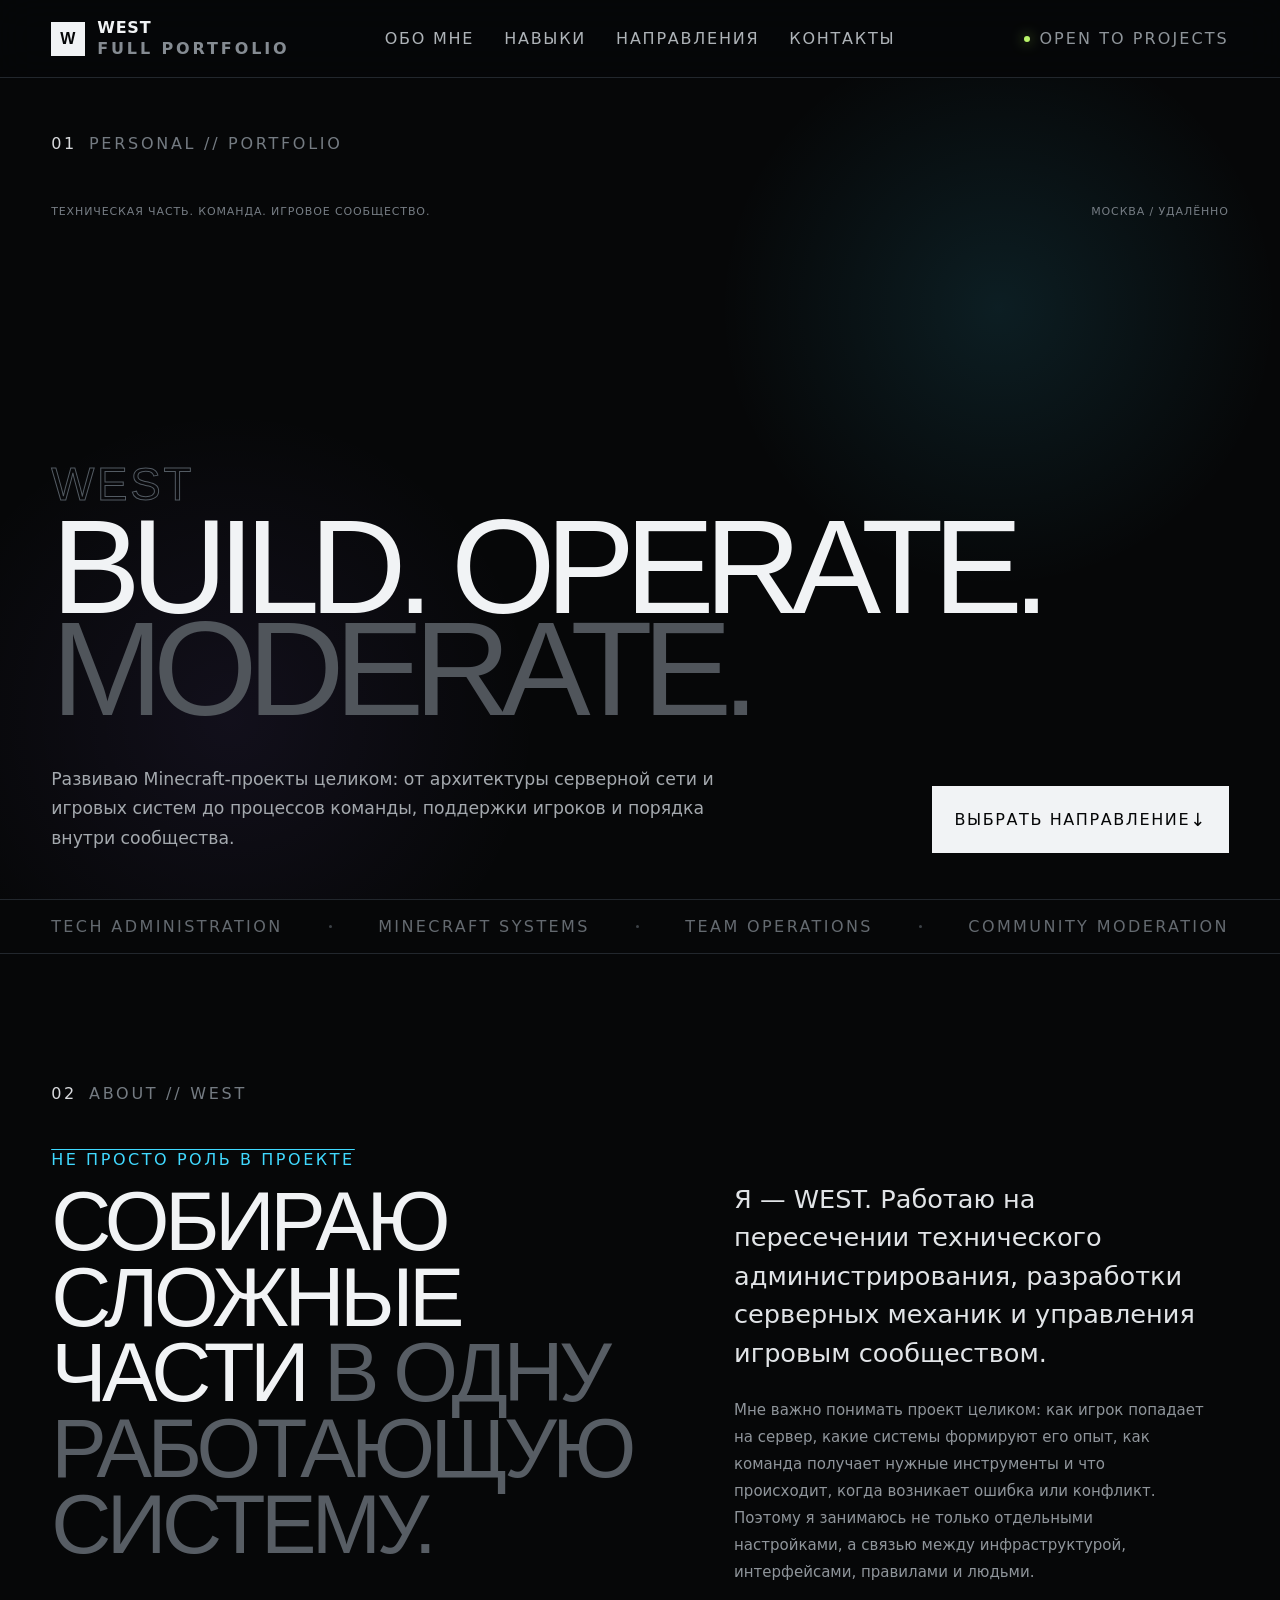
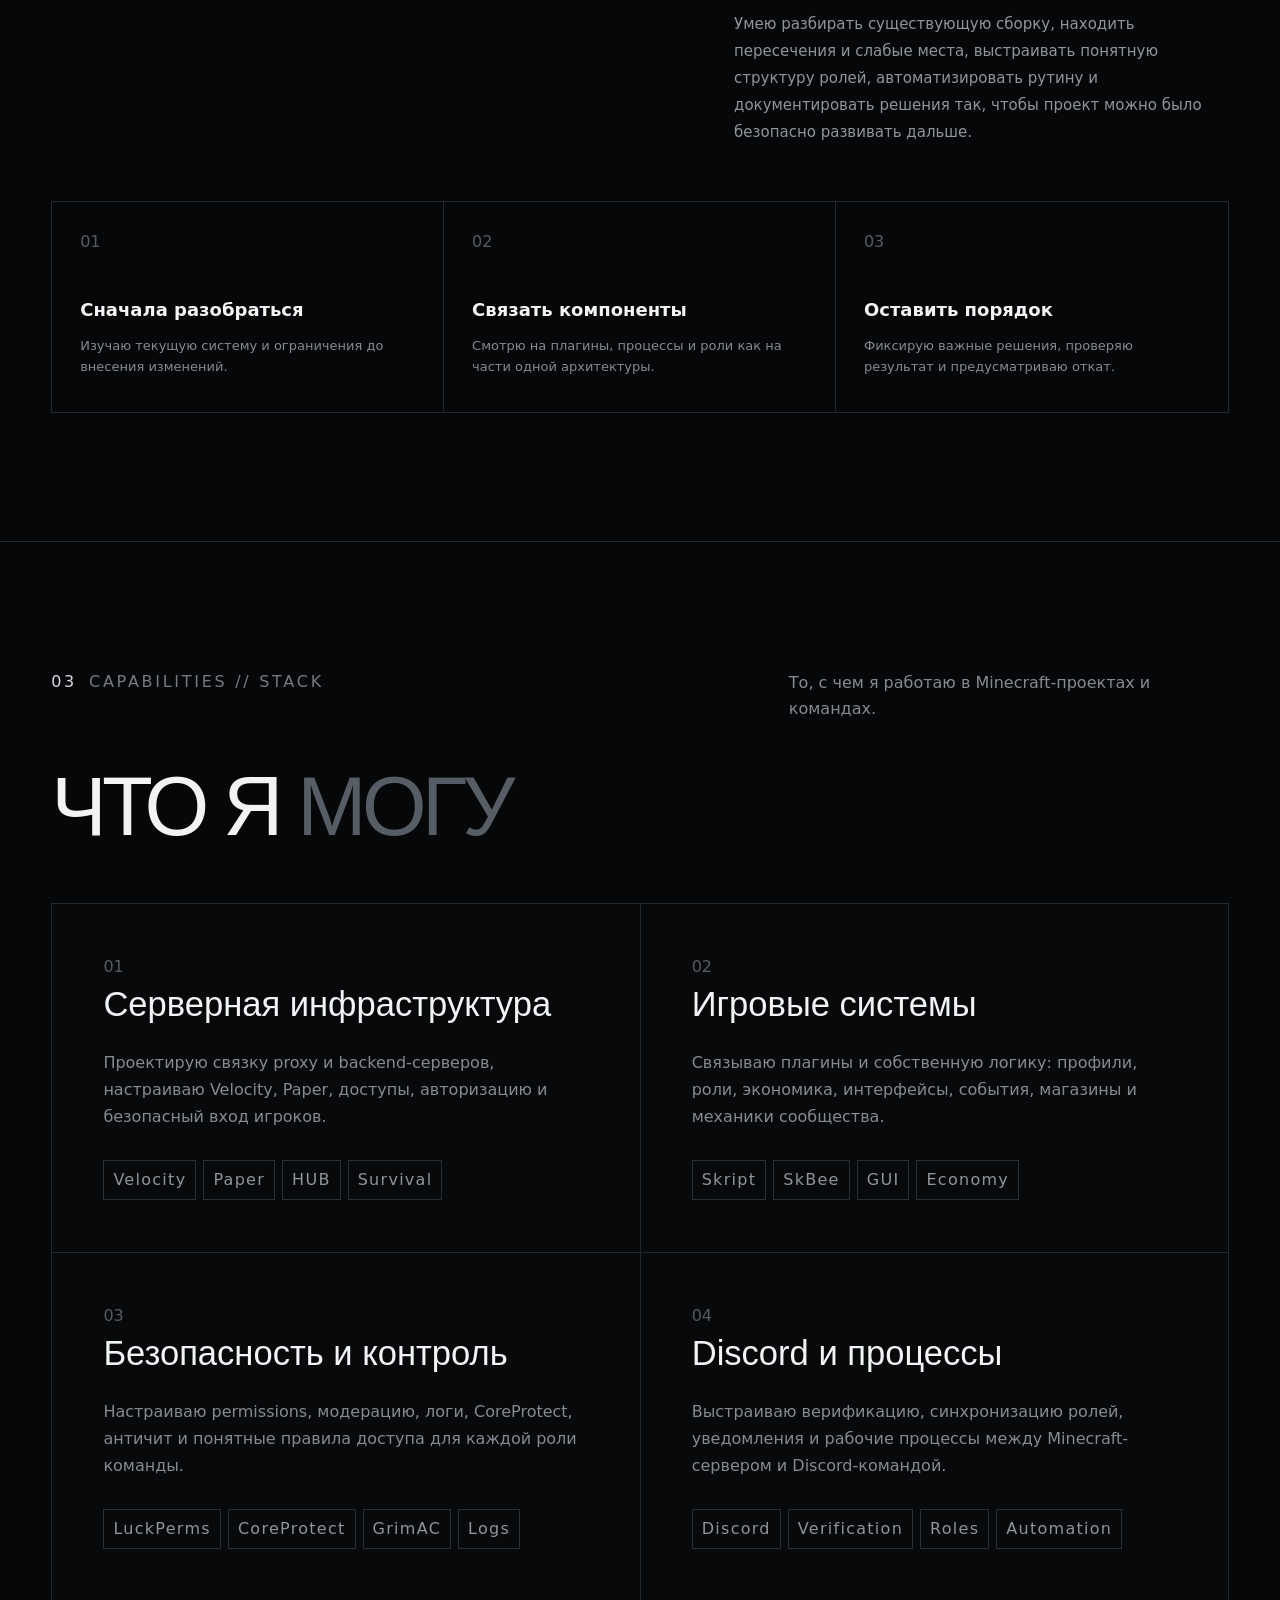
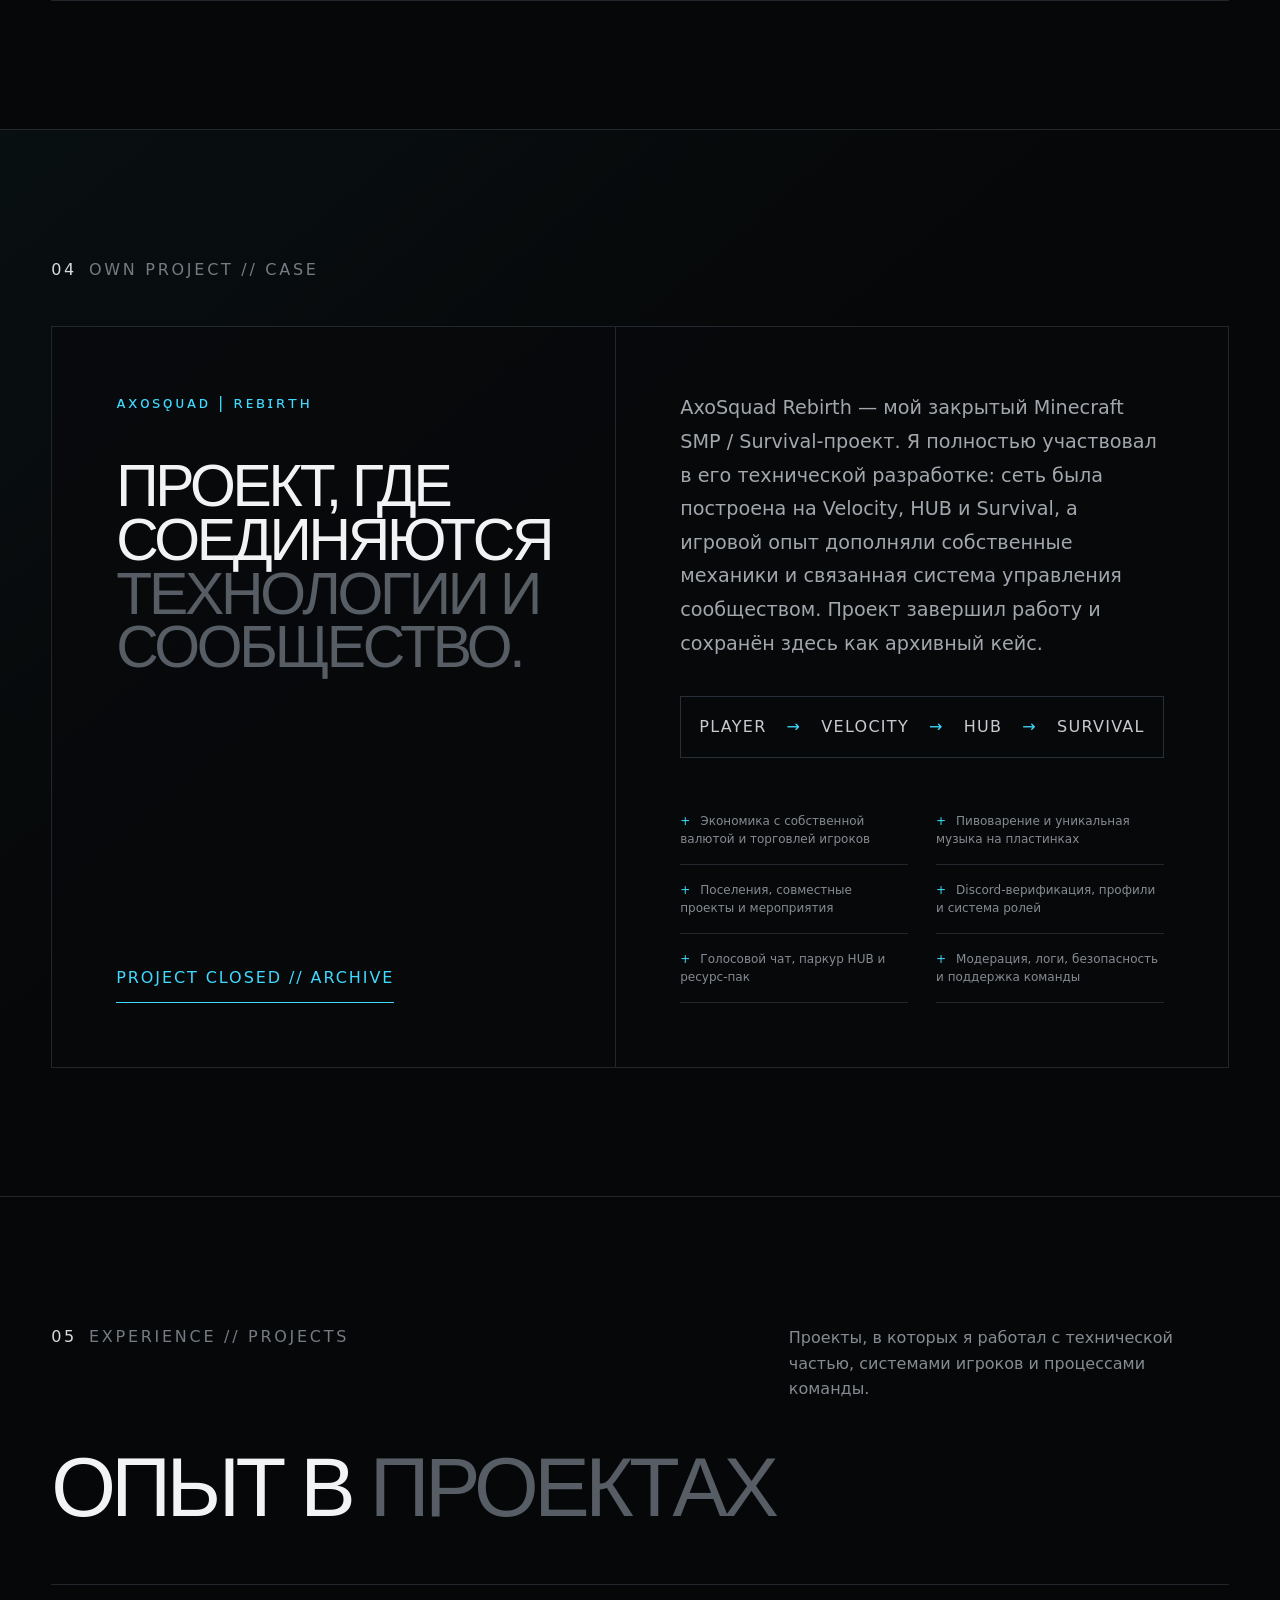
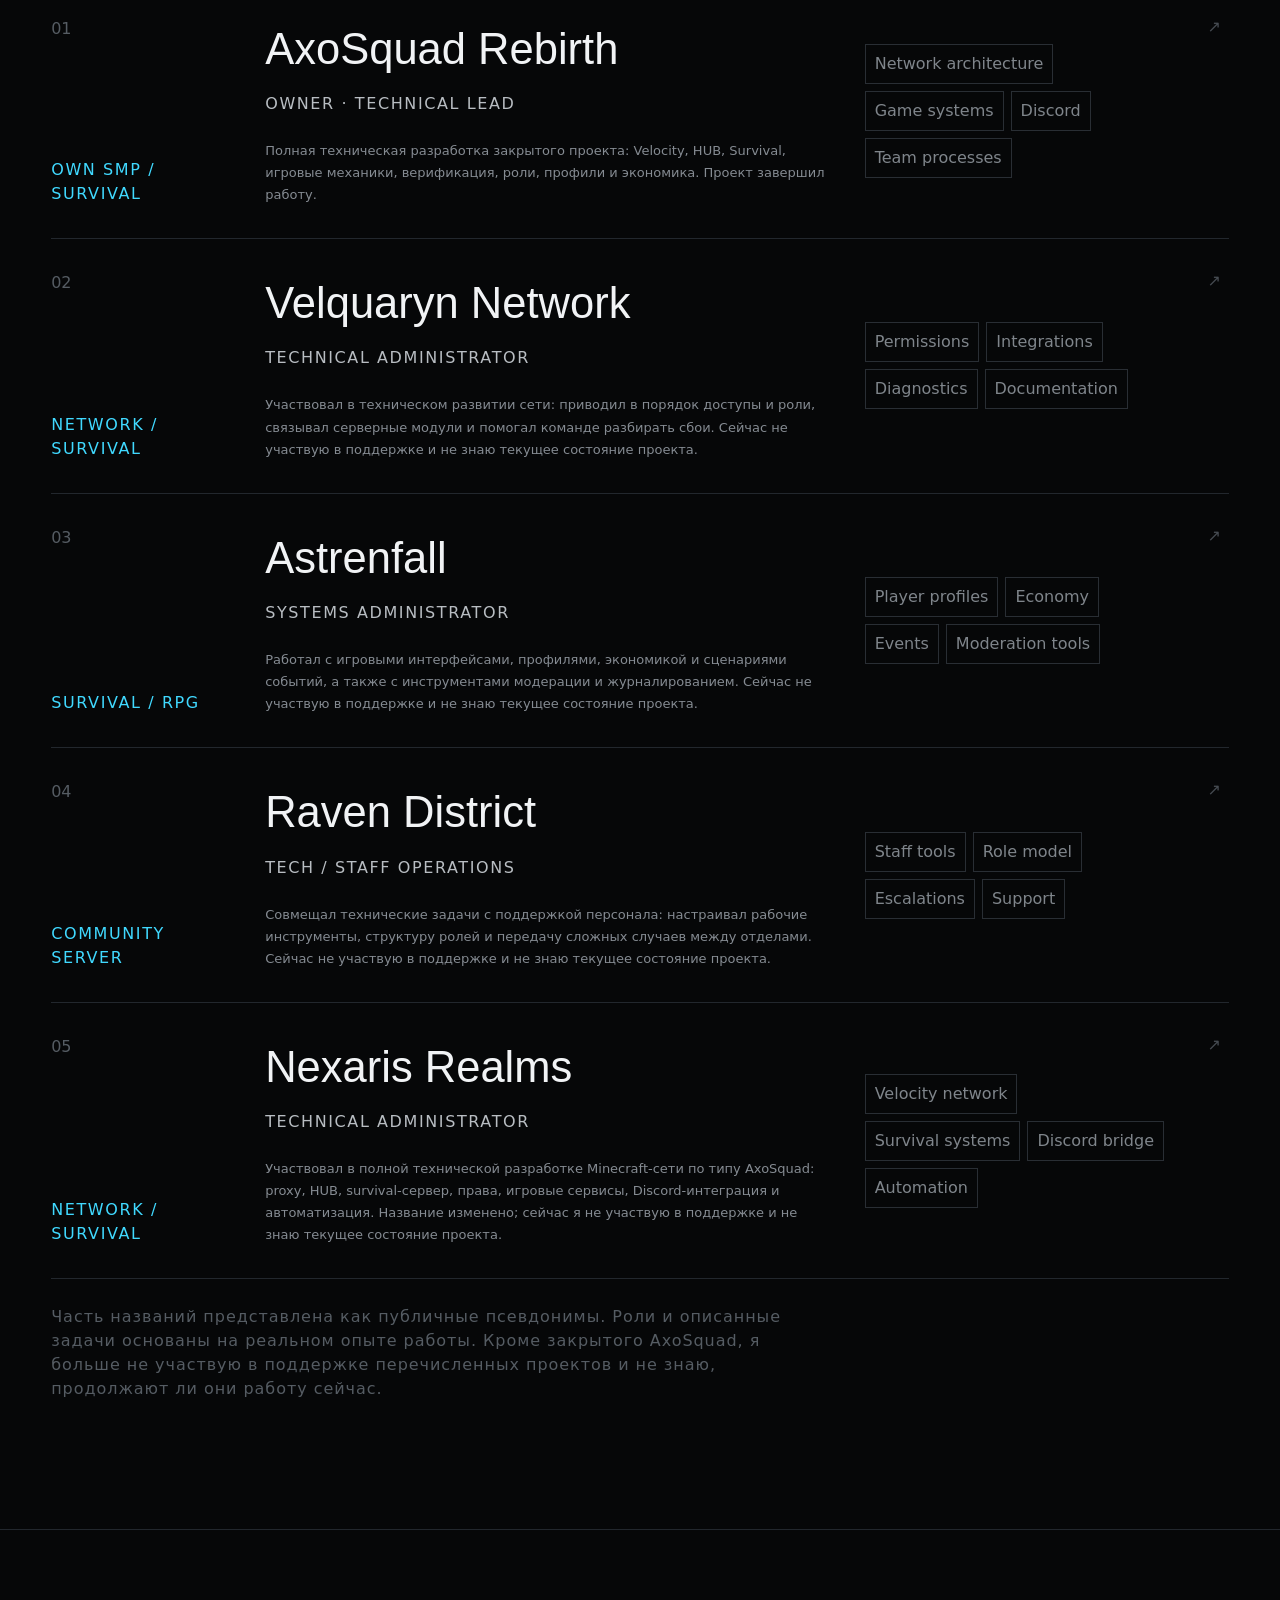
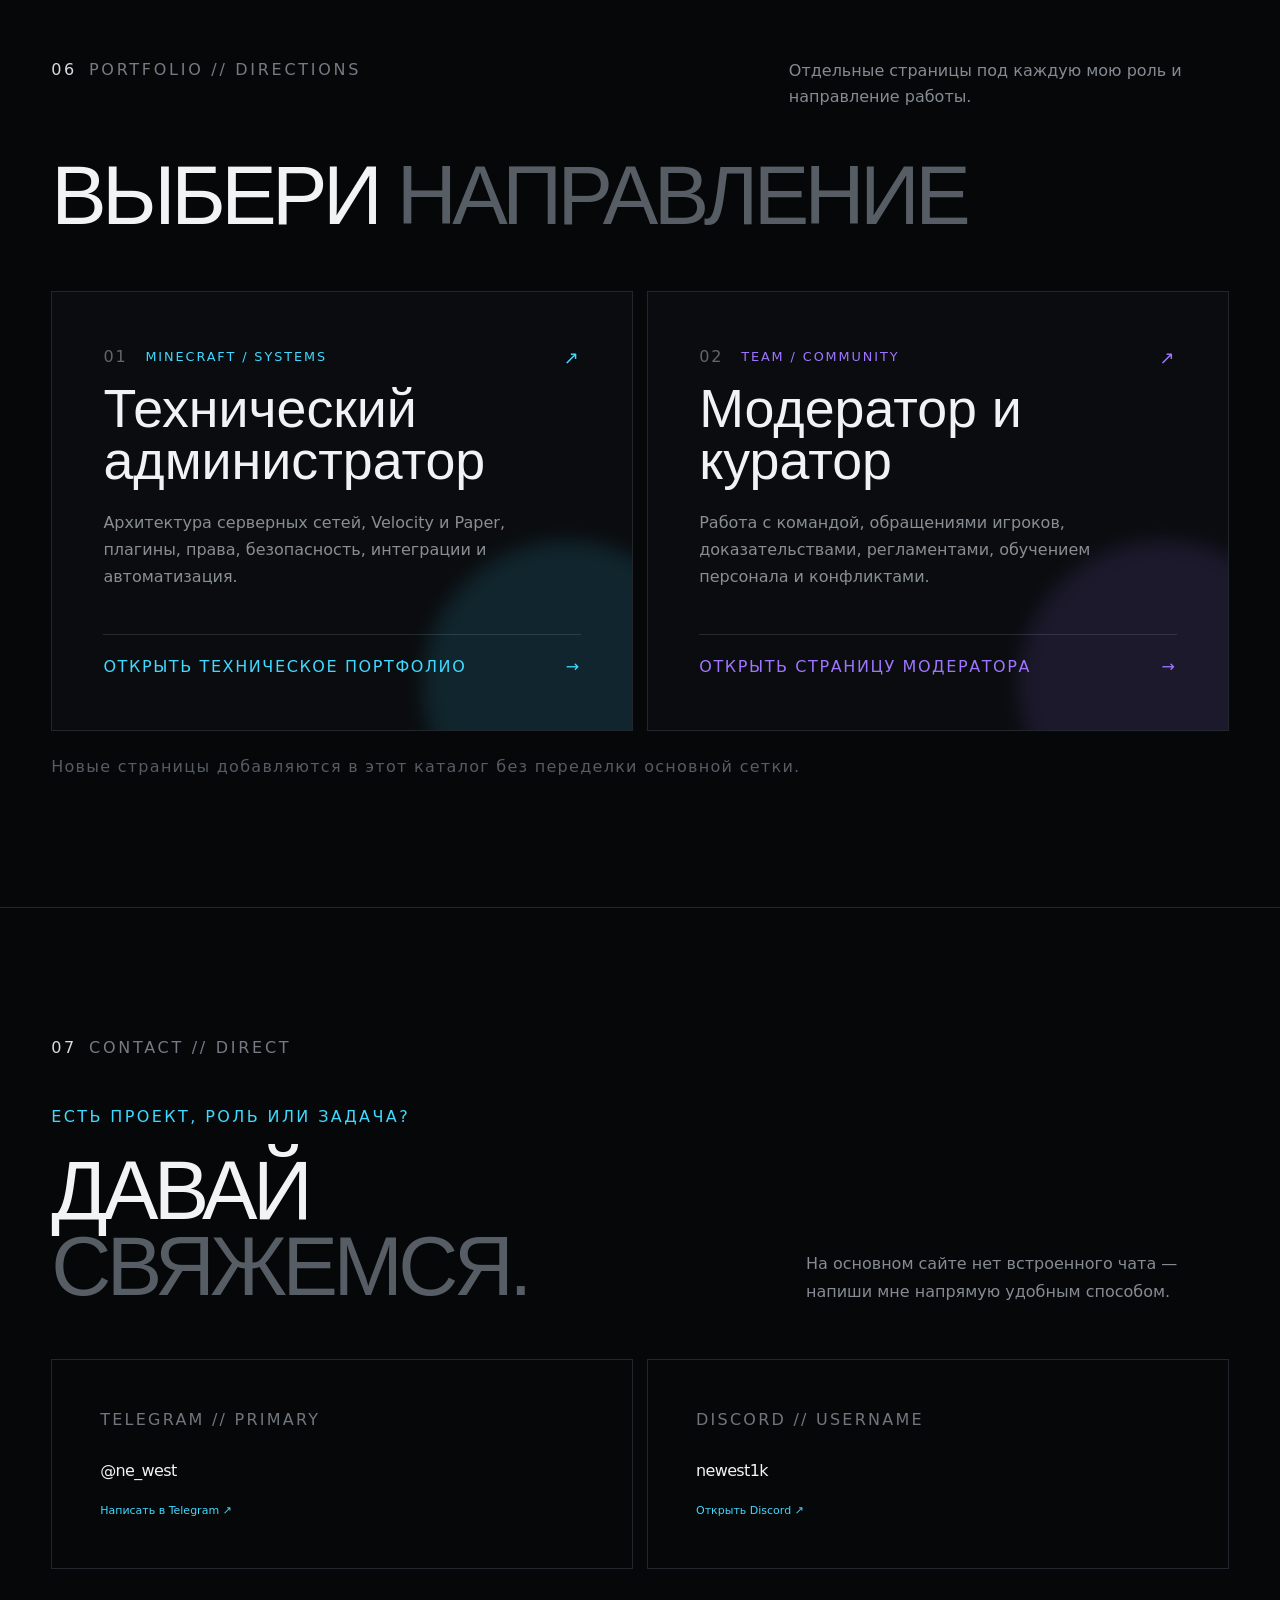
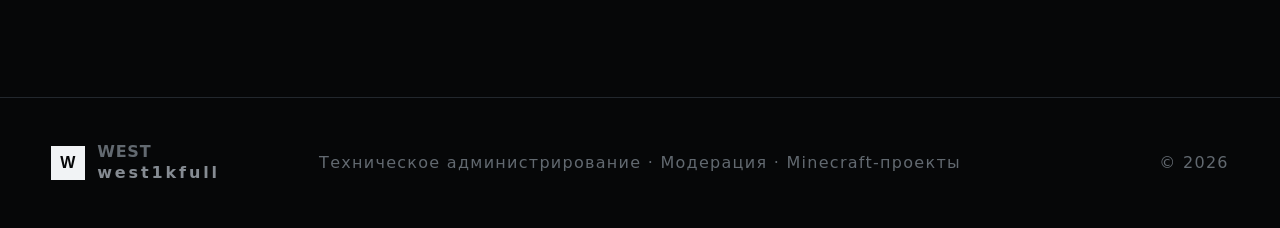
==== moderator/index.html @ 3e2ebe44 "Publish moderator portfolio" ====
<!doctype html>
<html lang="ru">
  <head>
    <meta charset="UTF-8" />
    <meta name="viewport" content="width=device-width, initial-scale=1.0" />
    <meta name="theme-color" content="#07090d" />
    <meta name="description" content="Портфолио WEST в сфере модерации Minecraft-сообществ, управления командой и поддержки игроков." />
    <meta property="og:title" content="WEST — Moderator Portfolio" />
    <meta property="og:description" content="Build. Operate. Moderate. Техническое администрирование, игровые системы и работа с командами." />
    <meta property="og:image" content="https://west1kfull.github.io/og.png" />
    <meta property="og:type" content="website" />
    <link rel="icon" href="/favicon.svg" />
    <title>WEST — Moderator Portfolio</title>
    <script type="module" crossorigin src="/assets/index-50_3t51I.js"></script>
    <link rel="stylesheet" crossorigin href="/assets/index-BlNQ5SjI.css">
  </head>
  <body>
    <div id="root"></div>
  </body>
</html>
---- assets/index-BlNQ5SjI.css ----
/*! tailwindcss v4.2.1 | MIT License | https://tailwindcss.com */
@layer properties{@supports (((-webkit-hyphens:none)) and (not (margin-trim:inline))) or ((-moz-orient:inline) and (not (color:rgb(from red r g b)))){*,:before,:after{--tw-blur:initial;--tw-brightness:initial;--tw-contrast:initial;--tw-grayscale:initial;--tw-hue-rotate:initial;--tw-invert:initial;--tw-opacity:initial;--tw-saturate:initial;--tw-sepia:initial;--tw-drop-shadow:initial;--tw-drop-shadow-color:initial;--tw-drop-shadow-alpha:100%;--tw-drop-shadow-size:initial}::backdrop{--tw-blur:initial;--tw-brightness:initial;--tw-contrast:initial;--tw-grayscale:initial;--tw-hue-rotate:initial;--tw-invert:initial;--tw-opacity:initial;--tw-saturate:initial;--tw-sepia:initial;--tw-drop-shadow:initial;--tw-drop-shadow-color:initial;--tw-drop-shadow-alpha:100%;--tw-drop-shadow-size:initial}}}@layer theme{:root,:host{--font-sans:ui-sans-serif, system-ui, sans-serif, "Apple Color Emoji", "Segoe UI Emoji", "Segoe UI Symbol", "Noto Color Emoji";--font-mono:ui-monospace, SFMono-Regular, Menlo, Monaco, Consolas, "Liberation Mono", "Courier New", monospace;--spacing:.25rem;--default-font-family:var(--font-sans);--default-mono-font-family:var(--font-mono)}}@layer base{*,:after,:before{box-sizing:border-box;border:0 solid;margin:0;padding:0}::backdrop{box-sizing:border-box;border:0 solid;margin:0;padding:0}::file-selector-button{box-sizing:border-box;border:0 solid;margin:0;padding:0}html,:host{-webkit-text-size-adjust:100%;tab-size:4;line-height:1.5;font-family:var(--default-font-family,ui-sans-serif, system-ui, sans-serif, "Apple Color Emoji", "Segoe UI Emoji", "Segoe UI Symbol", "Noto Color Emoji");font-feature-settings:var(--default-font-feature-settings,normal);font-variation-settings:var(--default-font-variation-settings,normal);-webkit-tap-highlight-color:transparent}hr{height:0;color:inherit;border-top-width:1px}abbr:where([title]){-webkit-text-decoration:underline dotted;text-decoration:underline dotted}h1,h2,h3,h4,h5,h6{font-size:inherit;font-weight:inherit}a{color:inherit;-webkit-text-decoration:inherit;-webkit-text-decoration:inherit;-webkit-text-decoration:inherit;-webkit-text-decoration:inherit;text-decoration:inherit}b,strong{font-weight:bolder}code,kbd,samp,pre{font-family:var(--default-mono-font-family,ui-monospace, SFMono-Regular, Menlo, Monaco, Consolas, "Liberation Mono", "Courier New", monospace);font-feature-settings:var(--default-mono-font-feature-settings,normal);font-variation-settings:var(--default-mono-font-variation-settings,normal);font-size:1em}small{font-size:80%}sub,sup{vertical-align:baseline;font-size:75%;line-height:0;position:relative}sub{bottom:-.25em}sup{top:-.5em}table{text-indent:0;border-color:inherit;border-collapse:collapse}:-moz-focusring{outline:auto}progress{vertical-align:baseline}summary{display:list-item}ol,ul,menu{list-style:none}img,svg,video,canvas,audio,iframe,embed,object{vertical-align:middle;display:block}img,video{max-width:100%;height:auto}button,input,select,optgroup,textarea{font:inherit;font-feature-settings:inherit;font-variation-settings:inherit;letter-spacing:inherit;color:inherit;opacity:1;background-color:#0000;border-radius:0}::file-selector-button{font:inherit;font-feature-settings:inherit;font-variation-settings:inherit;letter-spacing:inherit;color:inherit;opacity:1;background-color:#0000;border-radius:0}:where(select:is([multiple],[size])) optgroup{font-weight:bolder}:where(select:is([multiple],[size])) optgroup option{padding-inline-start:20px}::file-selector-button{margin-inline-end:4px}::placeholder{opacity:1}@supports (not ((-webkit-appearance:-apple-pay-button))) or (contain-intrinsic-size:1px){::placeholder{color:currentColor}@supports (color:color-mix(in lab, red, red)){::placeholder{color:color-mix(in oklab, currentcolor 50%, transparent)}}}textarea{resize:vertical}::-webkit-search-decoration{-webkit-appearance:none}::-webkit-date-and-time-value{min-height:1lh;text-align:inherit}::-webkit-datetime-edit{display:inline-flex}::-webkit-datetime-edit-fields-wrapper{padding:0}::-webkit-datetime-edit{padding-block:0}::-webkit-datetime-edit-year-field{padding-block:0}::-webkit-datetime-edit-month-field{padding-block:0}::-webkit-datetime-edit-day-field{padding-block:0}::-webkit-datetime-edit-hour-field{padding-block:0}::-webkit-datetime-edit-minute-field{padding-block:0}::-webkit-datetime-edit-second-field{padding-block:0}::-webkit-datetime-edit-millisecond-field{padding-block:0}::-webkit-datetime-edit-meridiem-field{padding-block:0}::-webkit-calendar-picker-indicator{line-height:1}:-moz-ui-invalid{box-shadow:none}button,input:where([type=button],[type=reset],[type=submit]){appearance:button}::file-selector-button{appearance:button}::-webkit-inner-spin-button{height:auto}::-webkit-outer-spin-button{height:auto}[hidden]:where(:not([hidden=until-found])){display:none!important}}@layer components;@layer utilities{.visible{visibility:visible}.relative{position:relative}.start{inset-inline-start:var(--spacing)}.end{inset-inline-end:var(--spacing)}.flex{display:flex}.hidden{display:none}.inline{display:inline}.table{display:table}.resize{resize:both}.overline{text-decoration-line:overline}.antialiased{-webkit-font-smoothing:antialiased;-moz-osx-font-smoothing:grayscale}.blur{--tw-blur:blur(8px);filter:var(--tw-blur,) var(--tw-brightness,) var(--tw-contrast,) var(--tw-grayscale,) var(--tw-hue-rotate,) var(--tw-invert,) var(--tw-saturate,) var(--tw-sepia,) var(--tw-drop-shadow,)}}:root{--bg:#060708;--panel:#0a0c0f;--panel-2:#0e1115;--text:#f1f3f5;--muted:#858b92;--line:#22272d;--cyan:#40d9ff;--violet:#9f75ff;--lime:#b9f56a}*{box-sizing:border-box}html{scroll-behavior:smooth;background:var(--bg)}body{color:var(--text);background:var(--bg);font-family:var(--font-geist-sans), Arial, sans-serif;margin:0;overflow-x:clip}body:before{z-index:-1;content:"";pointer-events:none;background-image:linear-gradient(#ffffff06 1px,#0000 1px),linear-gradient(90deg,#ffffff06 1px,#0000 1px);background-size:48px 48px;position:fixed;inset:0;-webkit-mask-image:linear-gradient(#000 0%,#0000 70%);mask-image:linear-gradient(#000 0%,#0000 70%)}a{color:inherit;text-decoration:none}button,a{-webkit-tap-highlight-color:transparent}::selection{color:#050607;background:var(--cyan)}.site-header{z-index:20;border-bottom:1px solid var(--line);-webkit-backdrop-filter:blur(18px);backdrop-filter:blur(18px);background:#060708e0;grid-template-columns:1fr auto 1fr;align-items:center;min-height:78px;padding:0 clamp(22px,4vw,68px);display:grid;position:sticky;top:0}.brand{letter-spacing:.05em;align-items:center;gap:12px;width:-moz-fit-content;width:fit-content;font-weight:800;display:inline-flex}.brand-mark{color:#050607;background:var(--text);place-items:center;width:34px;height:34px;font-family:Arial Black,sans-serif;display:grid}.brand>span:last-child{line-height:1;display:grid}.brand small{color:var(--muted);font:600 8px/1 var(--font-geist-mono);letter-spacing:.18em;margin-top:5px}.site-header nav{color:#aeb3b8;font:600 10px/1 var(--font-geist-mono);letter-spacing:.11em;text-transform:uppercase;gap:30px;display:flex}.site-header nav a{transition:color .2s}.site-header nav a:hover{color:#fff}.header-status,.back-link{color:#8e949a;font:600 9px/1 var(--font-geist-mono);letter-spacing:.13em;justify-self:end}.header-status{align-items:center;gap:9px;display:flex}.header-status i{background:var(--lime);border-radius:50%;width:6px;height:6px;box-shadow:0 0 13px #b9f56ab3}.hero{border-bottom:1px solid var(--line);flex-direction:column;min-height:calc(100vh - 78px);padding:54px clamp(22px,4vw,68px) 46px;display:flex;position:relative;overflow:hidden}.hero-grid{pointer-events:none;background:radial-gradient(circle at 78% 28%,#40d9ff1c,#0000 24%),radial-gradient(circle at 18% 78%,#9f75ff14,#0000 25%);position:absolute;inset:0}.hero-kicker,.section-tag{color:#747b82;font:600 9px/1 var(--font-geist-mono);letter-spacing:.17em;align-items:center;gap:12px;display:flex;position:relative}.hero-kicker span,.section-tag span{color:#d8dadd}.hero-copy{color:#767d84;letter-spacing:.08em;text-transform:uppercase;justify-content:space-between;margin-top:48px;font-size:11px;display:flex;position:relative}.hero-copy p{margin:0}.hero h1{letter-spacing:-.075em;text-transform:uppercase;margin:auto 0 46px;font-family:Arial Black,Bahnschrift,sans-serif;font-size:clamp(3.7rem,10.5vw,10.8rem);line-height:.76;display:grid;position:relative}.hero h1 span{color:#0000;-webkit-text-stroke:1px #535b63;letter-spacing:.06em;font-size:.34em;line-height:1.3}.hero h1 em{font-style:normal}.hero h1 strong{color:#50555b;font:inherit}.hero-bottom{justify-content:space-between;align-items:end;gap:34px;display:flex;position:relative}.hero-bottom>p{color:#a4a9ae;max-width:670px;margin:0;font-size:clamp(1rem,1.35vw,1.25rem);line-height:1.7}.primary-action{color:#050607;background:var(--text);min-width:260px;font:700 10px/1 var(--font-geist-mono);letter-spacing:.1em;text-transform:uppercase;justify-content:space-between;align-items:center;padding:20px 22px;transition:transform .2s,background .2s;display:flex}.primary-action:hover{background:var(--cyan);transform:translateY(-3px)}.primary-action span{font-size:18px}.signal-line{border-bottom:1px solid var(--line);color:#646a70;min-height:54px;font:600 8px/1 var(--font-geist-mono);letter-spacing:.15em;white-space:nowrap;justify-content:space-between;align-items:center;gap:18px;padding:0 clamp(22px,4vw,68px);display:flex;overflow:hidden}.signal-line i{background:#3d4247;border-radius:50%;flex:none;width:3px;height:3px}.section{border-bottom:1px solid var(--line);padding:clamp(78px,10vw,150px) clamp(22px,4vw,68px)}.section-heading{justify-content:space-between;align-items:start;gap:30px;margin-bottom:48px;display:flex}.section-heading>p{max-width:440px;color:var(--muted);margin:0;line-height:1.6}.section h2{letter-spacing:-.055em;text-transform:uppercase;margin:34px 0 58px;font-family:Arial Black,Bahnschrift,sans-serif;font-size:clamp(2.7rem,6.5vw,7rem);line-height:.91}.section h2 em{color:#575d64;font-style:normal}.about-layout{grid-template-columns:1.05fr .95fr;gap:clamp(48px,8vw,130px);margin-top:42px;display:grid}.about-layout h2{margin-top:12px}.overline{color:var(--cyan);font:600 9px/1 var(--font-geist-mono);letter-spacing:.16em}.about-text{padding-top:32px}.about-text p{color:#8f959b;margin:0 0 25px;font-size:15px;line-height:1.8}.about-text .lead{color:#e1e4e7;font-size:clamp(1.2rem,2vw,1.7rem);line-height:1.5}.principles{border:1px solid var(--line);grid-template-columns:repeat(3,1fr);margin-top:30px;display:grid}.principles>div{border-right:1px solid var(--line);min-height:210px;padding:28px}.principles>div:last-child{border:0}.principles span,.capability-card>span,.mod-grid article>span{color:#565c62;font:500 9px/1 var(--font-geist-mono)}.principles strong{margin:42px 0 13px;font-size:18px;display:block}.principles p{color:var(--muted);margin:0;font-size:13px;line-height:1.6}.skills>h2,.directions>h2,.mod-areas>h2,.mod-process>h2{margin-top:0}.capability-grid{border-top:1px solid var(--line);border-left:1px solid var(--line);grid-template-columns:repeat(2,1fr);display:grid}.capability-card{border-right:1px solid var(--line);border-bottom:1px solid var(--line);background:#0a0c0fa6;flex-direction:column;min-height:330px;padding:clamp(28px,4vw,54px);transition:background .25s,transform .25s;display:flex}.capability-card:hover{z-index:1;background:var(--panel-2);transform:translateY(-4px)}.capability-card h3{margin:auto 0 18px;font-family:Bahnschrift,sans-serif;font-size:clamp(1.5rem,2.7vw,2.4rem);font-weight:500}.capability-card p{max-width:590px;color:var(--muted);margin:0 0 30px;line-height:1.7}.capability-card>div{flex-wrap:wrap;gap:7px;display:flex}.capability-card small{color:#8f959b;font:600 8px/1 var(--font-geist-mono);letter-spacing:.08em;border:1px solid #292e34;padding:7px 9px}.axo-section{background:linear-gradient(140deg,#40d9ff0a,#0000 45%)}.axo-card{border:1px solid var(--line);background:#07090bbf;grid-template-columns:.86fr 1.14fr;margin-top:44px;display:grid}.axo-title,.axo-body{padding:clamp(34px,5vw,72px)}.axo-title{border-right:1px solid var(--line);flex-direction:column;display:flex}.axo-title>p{color:var(--cyan);font:600 10px/1 var(--font-geist-mono);letter-spacing:.15em;margin:0}.axo-title h2{margin:44px 0;font-size:clamp(2.4rem,4.6vw,5rem)}.axo-title a,.project-closed{border-bottom:1px solid var(--cyan);width:-moz-fit-content;width:fit-content;color:var(--cyan);font:600 10px/1 var(--font-geist-mono);letter-spacing:.12em;margin-top:auto;padding-bottom:12px}.axo-body>p{color:#a1a7ad;margin:0 0 36px;font-size:clamp(1rem,1.5vw,1.25rem);line-height:1.75}.axo-flow{color:#c7cbd0;font:600 8px/1 var(--font-geist-mono);letter-spacing:.08em;border:1px solid #273039;justify-content:space-between;align-items:center;gap:10px;padding:18px;display:flex}.axo-flow i{color:var(--cyan);font-style:normal}.axo-body ul{grid-template-columns:1fr 1fr;gap:0 28px;margin:38px 0 0;padding:0;list-style:none;display:grid}.axo-body li{border-bottom:1px solid var(--line);color:#858b92;padding:16px 0;font-size:12px;line-height:1.5}.axo-body li:before{color:var(--cyan);content:"+";margin-right:10px}.experience-list{border-top:1px solid var(--line)}.experience-list article{border-bottom:1px solid var(--line);grid-template-columns:180px 1.35fr .75fr;align-items:center;gap:34px;min-height:235px;padding:32px 50px 32px 0;transition:padding-left .25s,background .25s;display:grid;position:relative}.experience-list article:hover{background:#ffffff05;padding-left:22px}.experience-index{flex-direction:column;justify-content:space-between;align-self:stretch;display:flex}.experience-index span{color:#555c63;font:500 10px/1 var(--font-geist-mono)}.experience-index small{color:var(--cyan);font:600 8px/1.4 var(--font-geist-mono);letter-spacing:.1em}.experience-main h3{margin:0 0 10px;font-family:Bahnschrift,sans-serif;font-size:clamp(1.7rem,3.4vw,3.5rem);font-weight:500}.experience-main strong{color:#b8bdc2;font:600 9px/1 var(--font-geist-mono);letter-spacing:.1em;text-transform:uppercase}.experience-main p{max-width:700px;color:var(--muted);margin:24px 0 0;font-size:13px;line-height:1.7}.experience-tags{flex-wrap:wrap;gap:7px;display:flex}.experience-tags span{color:#7f858b;font:600 8px/1 var(--font-geist-mono);border:1px solid #292e34;padding:7px 9px}.experience-list article>i{color:#454b51;font-style:normal;position:absolute;top:30px;right:8px}.experience-note{color:#555c63;max-width:760px;font:500 9px/1.65 var(--font-geist-mono);letter-spacing:.06em;margin:26px 0 0}.direction-grid{grid-template-columns:repeat(2,1fr);gap:14px;display:grid}.direction-card{border:1px solid var(--line);background:var(--panel);flex-direction:column;min-height:440px;padding:clamp(30px,4vw,56px);transition:transform .25s,border-color .25s;display:flex;position:relative;overflow:hidden}.direction-card:after{content:"";filter:blur(10px);opacity:.12;background:currentColor;border-radius:50%;width:290px;height:290px;transition:transform .35s,opacity .35s;position:absolute;bottom:-100px;right:-80px}.direction-card:hover{border-color:currentColor;transform:translateY(-6px)}.direction-card:hover:after{opacity:.22;transform:scale(1.15)}.direction-card.cyan{color:var(--cyan)}.direction-card.violet{color:var(--violet)}.direction-card>div{font:600 9px/1 var(--font-geist-mono);letter-spacing:.12em;grid-template-columns:42px 1fr auto;align-items:center;display:grid}.direction-card>div span{color:#5f666d}.direction-card>div i{font-size:18px;font-style:normal}.direction-card h3{color:#f0f2f4;max-width:620px;margin:auto 0 22px;font-family:Bahnschrift,sans-serif;font-size:clamp(2rem,4.2vw,4.4rem);font-weight:500;line-height:.96}.direction-card p{color:#888e94;max-width:600px;margin:0 0 44px;line-height:1.7}.direction-card>strong{font:600 9px/1 var(--font-geist-mono);letter-spacing:.1em;text-transform:uppercase;border-top:1px solid #252a30;justify-content:space-between;padding-top:20px;display:flex}.extend-note{color:#555c63;font:500 9px/1.5 var(--font-geist-mono);letter-spacing:.08em;margin:24px 0 0}.contact-layout{grid-template-columns:1fr .6fr;align-items:end;gap:50px;margin:45px 0 54px;display:grid}.contact-layout>div>p{color:var(--cyan);font:600 9px/1 var(--font-geist-mono);letter-spacing:.15em;text-transform:uppercase;margin:0}.contact-layout h2{margin:24px 0 0}.contact-layout>p{color:var(--muted);line-height:1.7}.contact-grid{grid-template-columns:1fr 1fr;gap:14px;display:grid}.contact-grid a{border:1px solid var(--line);flex-direction:column;min-height:210px;padding:clamp(28px,4vw,48px);transition:border-color .2s,background .2s;display:flex}.contact-grid a:hover{border-color:var(--cyan);background:#40d9ff09}.contact-grid small{color:#6f767d;font:600 8px/1 var(--font-geist-mono);letter-spacing:.14em}.contact-grid strong{font:500 clamp(1.8rem, 4vw, 3.5rem)/1 var(--font-geist-mono);letter-spacing:-.04em;margin:auto 0 20px}.contact-grid span{color:var(--cyan);font-size:11px}footer{color:#626970;min-height:130px;font:500 9px/1.4 var(--font-geist-mono);letter-spacing:.08em;grid-template-columns:1fr auto 1fr;align-items:center;padding:30px clamp(22px,4vw,68px);display:grid}footer>span{justify-self:end}.moderator-page{--cyan:#a77cff}.moderator-hero{border-bottom:1px solid var(--line);flex-direction:column;min-height:820px;padding:70px clamp(22px,4vw,68px);display:flex;position:relative;overflow:hidden}.moderator-hero .hero-grid{background:radial-gradient(circle at 74% 30%,#a77cff29,#0000 28%)}.mod-index{color:#646a71;font:600 9px/1 var(--font-geist-mono);letter-spacing:.14em;margin:80px 0 0 auto;position:relative}.moderator-hero h1{letter-spacing:-.075em;margin:auto 0 54px;font-family:Arial Black,sans-serif;font-size:clamp(4rem,11vw,11rem);line-height:.78;position:relative}.moderator-hero h1 em{color:#56505f;font-style:normal}.moderator-intro{justify-content:space-between;align-items:end;gap:30px;display:flex;position:relative}.moderator-intro p{color:#a7a3ad;max-width:670px;margin:0;font-size:clamp(1rem,1.5vw,1.3rem);line-height:1.7}.moderator-intro span{color:#766c83;font:600 8px/1 var(--font-geist-mono);letter-spacing:.12em}.mod-grid{border-top:1px solid var(--line);border-left:1px solid var(--line);grid-template-columns:repeat(3,1fr);display:grid}.mod-grid article{border-right:1px solid var(--line);border-bottom:1px solid var(--line);background:#0c0a0f8c;flex-direction:column;min-height:300px;padding:34px;display:flex}.mod-grid h3{margin:auto 0 18px;font-size:21px}.mod-grid p{color:#85818a;margin:0;font-size:13px;line-height:1.7}.mod-process ol{border-top:1px solid var(--line);margin:0;padding:0;list-style:none}.mod-process li{border-bottom:1px solid var(--line);grid-template-columns:90px 1fr;align-items:center;min-height:112px;padding:22px 10px;transition:padding-left .2s,background .2s;display:grid}.mod-process li:hover{background:#a77cff09;padding-left:24px}.mod-process li>span{color:var(--cyan);font:500 10px/1 var(--font-geist-mono)}.mod-process strong{font-size:19px}.mod-process p{color:var(--muted);margin:8px 0 0;font-size:13px}.mod-project-list{border-top:1px solid var(--line)}.mod-project-list article{border-bottom:1px solid var(--line);grid-template-columns:.8fr 1.1fr .6fr;align-items:center;gap:clamp(30px,6vw,100px);min-height:260px;padding:42px 0;display:grid}.mod-project-list small{color:var(--cyan);font:600 8px/1 var(--font-geist-mono);letter-spacing:.12em}.mod-project-list h3{margin:20px 0 10px;font-family:Bahnschrift,sans-serif;font-size:clamp(1.8rem,3vw,3rem);font-weight:500}.mod-project-list strong{color:#a7a1ad;font:600 9px/1.4 var(--font-geist-mono);letter-spacing:.08em;text-transform:uppercase}.mod-project-list>article>p{color:var(--muted);font-size:13px;line-height:1.75}.mod-project-list ul{margin:0;padding:0;list-style:none}.mod-project-list li{border-bottom:1px solid var(--line);color:#8d8794;font:600 8px/1.3 var(--font-geist-mono);letter-spacing:.08em;padding:10px 0}.mod-project-list li:before{color:var(--cyan);content:"+";margin-right:9px}@media (max-width:900px){.site-header{grid-template-columns:1fr auto}.site-header nav{display:none}.hero{min-height:760px}.hero h1{line-height:.82}.about-layout,.axo-card,.contact-layout{grid-template-columns:1fr}.axo-title{border-right:0;border-bottom:1px solid var(--line);min-height:430px}.mod-grid{grid-template-columns:repeat(2,1fr)}.experience-list article{grid-template-columns:110px 1fr}.experience-tags{grid-column:2}.mod-project-list article{grid-template-columns:1fr 1fr}.mod-project-list ul{grid-column:2}}@media (max-width:640px){.site-header{min-height:66px}.header-status{font-size:0}.header-status i{width:8px;height:8px}.hero{min-height:690px;padding-top:36px}.hero-copy span,.signal-line span:nth-of-type(2n){display:none}.hero h1{margin-bottom:34px;font-size:clamp(3.55rem,18.5vw,6rem);line-height:.8}.hero-bottom{flex-direction:column;align-items:stretch}.primary-action{width:100%}.signal-line{justify-content:space-around}.section{padding-top:72px;padding-bottom:72px}.section-heading{flex-direction:column;margin-bottom:34px}.section h2{margin-bottom:38px;font-size:clamp(2.35rem,12vw,4rem)}.principles,.capability-grid,.direction-grid,.contact-grid,.mod-grid{grid-template-columns:1fr}.principles>div{border-right:0;border-bottom:1px solid var(--line);min-height:170px}.capability-card{min-height:290px}.axo-title{min-height:360px}.axo-body ul{grid-template-columns:1fr}.axo-flow{flex-wrap:wrap;justify-content:center}.direction-card{min-height:390px}.experience-list article{grid-template-columns:1fr;gap:22px;padding-right:28px}.experience-index{flex-direction:row;min-height:36px}.experience-tags{grid-column:1}footer{grid-template-columns:1fr auto;gap:22px}footer p{display:none}.moderator-hero{min-height:700px;padding-top:42px}.mod-index,.moderator-intro span{display:none}.moderator-hero h1{font-size:clamp(3.5rem,18vw,6rem)}.moderator-intro{display:block}.mod-process li{grid-template-columns:52px 1fr}.mod-project-list article{grid-template-columns:1fr;gap:24px}.mod-project-list ul{grid-column:1}.back-link{font-size:8px}}@media (prefers-reduced-motion:reduce){html{scroll-behavior:auto}*,:before,:after{transition-duration:.01ms!important}}.hero-grid{animation:13s ease-in-out infinite alternate ambient-grid}.hero-kicker{animation:.65s both hero-rise}.hero-copy{animation:.65s .1s both hero-rise}.hero h1{animation:.9s cubic-bezier(.2,.8,.2,1) .14s both hero-title-in}.hero-bottom{animation:.75s .28s both hero-rise}.header-status i{animation:2.2s ease-in-out infinite status-breathe}.signal-line span{animation:3.8s ease-in-out infinite alternate signal-fade}.signal-line span:nth-of-type(2){animation-delay:.35s}.signal-line span:nth-of-type(3){animation-delay:.7s}.signal-line span:nth-of-type(4){animation-delay:1.05s}.motion-ready{opacity:0;filter:blur(5px);transition:opacity .8s,filter .8s,transform .8s cubic-bezier(.2,.8,.2,1);transform:translateY(38px)}.motion-ready.motion-visible{opacity:1;filter:none;transform:none}.motion-ready.motion-visible :is(.capability-card,.direction-card,.contact-grid a,.moderator-card){animation:.65s both card-rise}.motion-ready.motion-visible :is(.capability-card,.direction-card,.contact-grid a,.moderator-card):nth-child(2){animation-delay:80ms}.motion-ready.motion-visible :is(.capability-card,.direction-card,.contact-grid a,.moderator-card):nth-child(3){animation-delay:.16s}.motion-ready.motion-visible :is(.capability-card,.direction-card,.contact-grid a,.moderator-card):nth-child(4){animation-delay:.24s}.motion-ready.motion-visible :is(.capability-card,.direction-card,.contact-grid a,.moderator-card):nth-child(5){animation-delay:.32s}.motion-ready.motion-visible :is(.capability-card,.direction-card,.contact-grid a,.moderator-card):nth-child(6){animation-delay:.4s}.direction-card:before,.moderator-card:before{content:"";pointer-events:none;background:linear-gradient(115deg,#0000 30%,#ffffff0e,#0000 66%);transition:transform .7s;position:absolute;inset:0;transform:translate(-120%)}.direction-card:hover:before,.moderator-card:hover:before{transform:translate(120%)}@keyframes hero-rise{0%{opacity:0;transform:translateY(22px)}to{opacity:1;transform:none}}@keyframes hero-title-in{0%{opacity:0;letter-spacing:-.035em;transform:translateY(42px)}to{opacity:1;transform:none}}@keyframes ambient-grid{0%{opacity:.68;transform:scale(1)}to{opacity:1;transform:scale(1.035)}}@keyframes status-breathe{50%{opacity:.42;transform:scale(.72)}}@keyframes signal-fade{0%{color:#4d5359}to{color:#868d94}}@keyframes card-rise{0%{opacity:0;transform:translateY(22px)}to{opacity:1;transform:none}}.moderator-page{--cyan:#a77cff;--mod-accent:#a77cff;--mod-accent-bright:#c7a9ff;--mod-line:#282033;--mod-panel:#0d0912;color:#f1edf7;background:#070509;min-height:100vh;overflow-x:clip}.moderator-page:before{z-index:0;content:"";pointer-events:none;background:radial-gradient(circle 440px at var(--pointer-x,75%) var(--pointer-y,20%), #a77cff11, transparent 70%);position:fixed;inset:0}.moderator-page>*{z-index:1;position:relative}.moderator-skip{z-index:200;color:#08050b;background:var(--mod-accent);font:700 9px/1 var(--font-geist-mono);padding:13px 16px;position:fixed;top:-70px;left:18px}.moderator-skip:focus{top:12px}.moderator-header{z-index:50;border-bottom:1px solid var(--mod-line);-webkit-backdrop-filter:blur(18px);backdrop-filter:blur(18px);background:#070509e6;grid-template-columns:1fr auto 1fr;align-items:center;gap:28px;min-height:78px;padding:0 clamp(22px,4vw,68px);display:grid;position:sticky;top:0}.moderator-wordmark{color:#f5f0fa;letter-spacing:-.08em;width:-moz-fit-content;width:fit-content;font:900 25px/1 Arial Black,sans-serif}.moderator-wordmark span{color:var(--mod-accent)}.moderator-header nav{gap:30px;display:flex}.moderator-header nav a{color:#8f8799;font:650 9px/1 var(--font-geist-mono);letter-spacing:.12em;transition:color .25s}.moderator-header nav a:hover{color:var(--mod-accent-bright)}.moderator-header>.availability{justify-self:end}.moderator-tech-hero{border-bottom:1px solid var(--mod-line);grid-template-columns:70px minmax(0,1fr) minmax(290px,360px);align-items:center;gap:clamp(28px,5vw,78px);min-height:calc(100vh - 78px);padding:64px clamp(22px,4vw,68px) 48px;display:grid;position:relative;overflow:hidden}.moderator-grid{pointer-events:none;background-image:linear-gradient(#a77cff09 1px,#0000 1px),linear-gradient(90deg,#a77cff09 1px,#0000 1px),radial-gradient(circle at 74% 28%,#a77cff2b,#0000 26%);background-size:54px 54px,54px 54px,auto;animation:11s ease-in-out infinite alternate ambient-grid;position:absolute;inset:0;-webkit-mask-image:linear-gradient(#000,#000000d1 70%,#0000);mask-image:linear-gradient(#000,#000000d1 70%,#0000)}.moderator-hero-index{border-right:1px solid var(--mod-line);color:#514959;font:650 8px/1 var(--font-geist-mono);writing-mode:vertical-rl;letter-spacing:.18em;align-self:stretch;padding-top:8px;position:relative}.moderator-hero-main{min-width:0;position:relative}.moderator-eyebrow{color:#756b7f;font:650 9px/1 var(--font-geist-mono);letter-spacing:.17em;align-items:center;gap:12px;animation:.65s both hero-rise;display:flex}.moderator-eyebrow span{background:var(--mod-accent);width:42px;height:1px;box-shadow:0 0 14px #a77cffa6}.moderator-hero-main h1{letter-spacing:-.09em;margin:clamp(55px,8vh,105px) 0 14px;font:900 clamp(5.4rem,12vw,12rem)/.72 Arial Black,sans-serif;animation:.9s cubic-bezier(.2,.8,.2,1) .1s both moderator-title}.moderator-hero-main h1 span{color:var(--mod-accent);text-shadow:0 0 50px #a77cff26}.moderator-role{color:#f3eef8;font:650 clamp(1.05rem,2vw,1.65rem)/1.1 var(--font-geist-mono);letter-spacing:.16em;margin:0}.moderator-stack{color:#6e6577;font:650 8px/1.4 var(--font-geist-mono);letter-spacing:.13em;margin:24px 0 0}.moderator-stack b{color:var(--mod-accent)}.moderator-copy{color:#a7a0ae;max-width:700px;margin:32px 0 0;font-size:clamp(.96rem,1.25vw,1.14rem);line-height:1.75}.moderator-actions{flex-wrap:wrap;gap:10px;margin-top:38px;display:flex}.moderator-actions a{border:1px solid var(--mod-line);color:#c7c0cf;min-width:210px;min-height:56px;font:700 9px/1 var(--font-geist-mono);letter-spacing:.11em;justify-content:space-between;align-items:center;padding:0 18px;transition:transform .25s,border-color .25s,background .25s;display:flex}.moderator-actions a:first-child{color:#0a0610;border-color:var(--mod-accent);background:var(--mod-accent)}.moderator-actions a:hover{border-color:var(--mod-accent);transform:translateY(-3px)}.moderator-system-panel{background:#0c0810d1;border:1px solid #30263b;animation:.75s .25s both panel-enter;position:relative;box-shadow:0 28px 90px #24133938}.moderator-panel-head{border-bottom:1px solid var(--mod-line);color:#766d80;min-height:52px;font:650 8px/1 var(--font-geist-mono);letter-spacing:.14em;justify-content:space-between;align-items:center;padding:0 18px;display:flex}.moderator-panel-head i{background:var(--mod-accent);border-radius:50%;width:7px;height:7px;animation:2s ease-in-out infinite status-breathe;box-shadow:0 0 15px #a77cffcc}.moderator-system-panel dl{margin:0;padding:0 18px}.moderator-system-panel dl>div{border-bottom:1px solid var(--mod-line);grid-template-columns:90px 1fr;align-items:center;min-height:63px;display:grid}.moderator-system-panel dt{color:#665d70;font:650 7px/1 var(--font-geist-mono);letter-spacing:.13em}.moderator-system-panel dd{color:#d8d1df;font:650 9px/1 var(--font-geist-mono);letter-spacing:.1em;text-align:right;margin:0}.moderator-system-panel .panel-live-status{color:var(--mod-accent-bright)}.moderator-meter{background:#241b2d;height:3px;margin:22px 18px 10px;overflow:hidden}.moderator-meter span{transform-origin:0;background:linear-gradient(90deg,#6841a1,var(--mod-accent));width:100%;height:100%;animation:1.4s .65s both meter-fill;display:block}.moderator-system-panel>p{color:#5c5365;font:650 7px/1 var(--font-geist-mono);letter-spacing:.11em;margin:0;padding:10px 18px 22px}.moderator-scroll{color:#554d5d;font:650 7px/1 var(--font-geist-mono);letter-spacing:.14em;align-items:center;gap:10px;display:flex;position:absolute;bottom:22px;right:clamp(22px,4vw,68px)}.moderator-scroll span{background:var(--mod-accent);width:36px;height:1px;animation:1.8s ease-in-out infinite scroll-line}.moderator-signal{border-bottom:1px solid var(--mod-line);color:#6b6274;min-height:58px;font:650 8px/1 var(--font-geist-mono);letter-spacing:.14em;white-space:nowrap;justify-content:space-between;align-items:center;gap:16px;padding:0 clamp(22px,4vw,68px);display:flex;overflow:hidden}.moderator-signal i{background:var(--mod-accent);border-radius:50%;flex:none;width:4px;height:4px;box-shadow:0 0 10px #a77cffb3}.moderator-section{border-bottom:1px solid var(--mod-line);padding:clamp(82px,10vw,150px) clamp(22px,4vw,68px)}.moderator-section-label{color:#716779;font:650 9px/1 var(--font-geist-mono);letter-spacing:.16em;align-items:center;gap:12px;display:flex}.moderator-section-label span{color:var(--mod-accent)}.moderator-section h2{letter-spacing:-.06em;margin:36px 0 58px;font:900 clamp(2.8rem,6.4vw,7rem)/.9 Arial Black,sans-serif}.moderator-section h2 em{color:#5d5367;font-style:normal}.moderator-heading-row{justify-content:space-between;align-items:flex-start;gap:38px;margin-bottom:34px;display:flex}.moderator-heading-row>p{color:#817989;max-width:520px;margin:0;line-height:1.7}.moderator-profile-layout{grid-template-columns:1.05fr .95fr;gap:clamp(48px,8vw,130px);margin-top:42px;display:grid}.moderator-overline{color:var(--mod-accent);font:650 9px/1 var(--font-geist-mono);letter-spacing:.16em;margin:0}.moderator-profile-layout h2{margin-top:22px}.moderator-profile-copy{padding-top:34px}.moderator-profile-copy p{color:#938b9c;margin:0 0 25px;font-size:15px;line-height:1.8}.moderator-profile-copy .lead{color:#e3ddea;font-size:clamp(1.15rem,2vw,1.7rem);line-height:1.5}.moderator-principles{border:1px solid var(--mod-line);grid-template-columns:repeat(3,1fr);display:grid}.moderator-principles article{border-right:1px solid var(--mod-line);flex-direction:column;min-height:210px;padding:28px;display:flex}.moderator-principles article:last-child{border-right:0}.moderator-principles span{color:#5b5264;font:650 9px/1 var(--font-geist-mono)}.moderator-principles strong{margin-top:auto;font-size:18px}.moderator-principles p{color:#857d8d;margin:14px 0 0;font-size:13px;line-height:1.65}.moderator-card-grid{border-top:1px solid var(--mod-line);border-left:1px solid var(--mod-line);grid-template-columns:repeat(3,1fr);display:grid}.moderator-card{border-right:1px solid var(--mod-line);border-bottom:1px solid var(--mod-line);background:#0d09129e;flex-direction:column;min-height:320px;padding:clamp(28px,3vw,44px);transition:transform .28s,background .28s,border-color .28s;display:flex;position:relative;overflow:hidden}.moderator-card:hover{z-index:2;background:#120c19;border-color:#5b3f79;transform:translateY(-6px)}.moderator-card>span{color:#5f5568;font:650 9px/1 var(--font-geist-mono)}.moderator-card h3{margin:auto 0 18px;font:500 clamp(1.5rem,2.4vw,2.25rem)/1.05 Bahnschrift,sans-serif}.moderator-card p{color:#8f8798;margin:0 0 28px;font-size:13px;line-height:1.7}.moderator-card small{color:#a799b5;width:-moz-fit-content;width:fit-content;font:650 7px/1 var(--font-geist-mono);letter-spacing:.1em;border:1px solid #31263d;padding:7px 9px}.moderator-work-heading{align-items:end;margin:0}.moderator-work-heading h2{max-width:900px}.moderator-work-layout{grid-template-columns:1.1fr .9fr;gap:18px;display:grid}.mod-process ol{border:1px solid var(--mod-line)}.mod-process li{border-bottom-color:var(--mod-line);grid-template-columns:70px 1fr 22px;min-height:118px;padding:22px 26px}.mod-process li:last-child{border-bottom:0}.mod-process li>i{color:#675c72;font-style:normal}.moderator-audit{background:#0b080f;border:1px solid #34283f;box-shadow:inset 0 0 70px #a77cff09}.moderator-audit header{border-bottom:1px solid var(--mod-line);color:#8e8399;min-height:56px;font:650 8px/1 var(--font-geist-mono);letter-spacing:.12em;justify-content:space-between;align-items:center;padding:0 20px;display:flex}.moderator-audit header i{color:var(--mod-accent);font-style:normal}.moderator-audit>div{border-bottom:1px solid var(--mod-line);min-height:88px;padding:18px 20px}.moderator-audit small{color:#62586c;font:650 7px/1 var(--font-geist-mono);letter-spacing:.12em}.moderator-audit p{color:#b7adbf;font:650 10px/1.4 var(--font-geist-mono);letter-spacing:.08em;margin:14px 0 0}.moderator-audit footer{min-height:58px;color:var(--mod-accent);font:650 8px/1 var(--font-geist-mono);letter-spacing:.11em;border:0;align-items:center;padding:0 20px;display:flex}.moderator-page .mod-project-list article{border-bottom-color:var(--mod-line);transition:padding-left .25s,background .25s}.moderator-page .mod-project-list article:hover{background:#a77cff08;padding-left:24px}.moderator-page .experience-note{color:#675e70}.moderator-contact{padding-bottom:clamp(110px,12vw,180px)}.moderator-contact-heading{grid-template-columns:1fr .55fr;align-items:end;gap:48px;margin:44px 0 54px;display:grid}.moderator-contact-heading>div>p{color:var(--mod-accent);font:650 9px/1 var(--font-geist-mono);letter-spacing:.14em}.moderator-contact-heading h2{margin-bottom:0}.moderator-contact-heading>p{color:#9b92a3;margin:0;font-size:clamp(1.05rem,1.55vw,1.35rem);line-height:1.75}.moderator-contact-grid a{border-color:var(--mod-line);background:#0d091280}.moderator-contact-grid a:hover{border-color:var(--mod-accent);background:#a77cff0b}.moderator-footer{color:#6e6577;border-top:1px solid var(--mod-line);min-height:130px;font:650 8px/1.4 var(--font-geist-mono);letter-spacing:.1em;grid-template-columns:1fr auto 1fr;align-items:center;gap:28px;padding:30px clamp(22px,4vw,68px);display:grid}.moderator-footer>a:nth-child(2){color:#988ca4;transition:color .2s}.moderator-footer>a:nth-child(2):hover{color:var(--mod-accent-bright)}.moderator-footer p{text-align:right;margin:0}.moderator-footer p span{color:#887c94;margin-left:16px}@keyframes moderator-title{0%{opacity:0;transform:translateY(42px)scale(.97)}to{opacity:1;transform:none}}@keyframes panel-enter{0%{opacity:0;transform:translate(30px)}to{opacity:1;transform:none}}@keyframes meter-fill{0%{transform:scaleX(0)}to{transform:scaleX(1)}}@keyframes scroll-line{50%{opacity:.35;transform:scaleX(.55)}}@media (max-width:1050px){.moderator-tech-hero{grid-template-columns:48px 1fr}.moderator-system-panel{grid-column:2;width:min(100%,620px)}.moderator-scroll{display:none}.moderator-card-grid{grid-template-columns:repeat(2,1fr)}.moderator-work-layout{grid-template-columns:1fr}}@media (max-width:760px){.moderator-header{grid-template-columns:1fr auto;min-height:66px}.moderator-header nav{display:none}.moderator-tech-hero{grid-template-columns:1fr;align-content:center;min-height:860px;padding-top:44px}.moderator-hero-index{display:none}.moderator-system-panel{grid-column:1}.moderator-hero-main h1{font-size:clamp(5rem,26vw,8rem)}.moderator-role{letter-spacing:.1em;font-size:.95rem}.moderator-actions a{width:100%}.moderator-signal span:nth-of-type(2n){display:none}.moderator-profile-layout,.moderator-contact-heading{grid-template-columns:1fr;gap:30px}.moderator-profile-copy{padding-top:0}.moderator-principles,.moderator-card-grid{grid-template-columns:1fr}.moderator-principles article{border-right:0;border-bottom:1px solid var(--mod-line)}.moderator-principles article:last-child{border-bottom:0}.moderator-heading-row{flex-direction:column}.moderator-card{min-height:285px}.mod-process li{grid-template-columns:46px 1fr 18px;padding-inline:18px}.moderator-footer{grid-template-columns:1fr}.moderator-footer p{text-align:left}}@media (prefers-reduced-motion:reduce){.hero-grid,.hero-kicker,.hero-copy,.hero h1,.hero-bottom,.header-status i,.signal-line span,.moderator-grid,.moderator-hero-main h1,.moderator-eyebrow,.moderator-system-panel,.moderator-panel-head i,.moderator-meter span,.moderator-scroll span{animation:none!important}.motion-ready{opacity:1;filter:none;transform:none}}@property --tw-blur{syntax:"*";inherits:false}@property --tw-brightness{syntax:"*";inherits:false}@property --tw-contrast{syntax:"*";inherits:false}@property --tw-grayscale{syntax:"*";inherits:false}@property --tw-hue-rotate{syntax:"*";inherits:false}@property --tw-invert{syntax:"*";inherits:false}@property --tw-opacity{syntax:"*";inherits:false}@property --tw-saturate{syntax:"*";inherits:false}@property --tw-sepia{syntax:"*";inherits:false}@property --tw-drop-shadow{syntax:"*";inherits:false}@property --tw-drop-shadow-color{syntax:"*";inherits:false}@property --tw-drop-shadow-alpha{syntax:"<percentage>";inherits:false;initial-value:100%}@property --tw-drop-shadow-size{syntax:"*";inherits:false}.moderator-page{--chat-accent:#a77cff;--chat-accent-soft:#a77cff1c}.moderator-header-status .availability,.moderator-chat-entry .availability{color:#b8b0c4;font:650 9px/1 var(--font-geist-mono);letter-spacing:.12em;align-items:center;gap:9px;display:flex}.availability>span,.chat-live-dot,.chat-status-banner>i{background:#a77cff;border-radius:50%;flex:none;width:7px;height:7px;animation:2.2s ease-in-out infinite chat-status-pulse;box-shadow:0 0 0 4px #a77cff1a}.status-busy .chat-live-dot,.status-busy.chat-status-banner>i,.availability.status-busy>span{background:#d2b05b;box-shadow:0 0 0 4px #d2b05b1a}.status-unavailable .chat-live-dot,.status-unavailable.chat-status-banner>i,.availability.status-unavailable>span{background:#9a6978;box-shadow:0 0 0 4px #9a69781a}.status-vacation .chat-live-dot,.status-vacation.chat-status-banner>i,.availability.status-vacation>span{background:#7e8ec9;box-shadow:0 0 0 4px #7e8ec91a}.mod-contact .contact-layout>p{max-width:560px;font-size:clamp(1.1rem,1.8vw,1.55rem);line-height:1.75}.moderator-chat-entry{background:linear-gradient(115deg,#a77cff1c,#0c0a0fc7 46%);border:1px solid #a77cff52;grid-template-columns:.7fr 1.2fr;align-items:center;gap:18px 44px;margin-top:16px;padding:clamp(28px,4vw,48px);display:grid}.moderator-chat-entry small{color:#716a7b;font:650 8px/1 var(--font-geist-mono);letter-spacing:.14em;margin-bottom:13px;display:block}.moderator-chat-entry button{color:#0b0711;min-height:74px;font:750 10px/1 var(--font-geist-mono);letter-spacing:.11em;cursor:pointer;background:#a77cff;border:1px solid #a77cff;justify-content:space-between;align-items:center;padding:0 24px;transition:transform .2s,box-shadow .2s;display:flex}.moderator-chat-entry button:hover{transform:translateY(-3px);box-shadow:0 16px 40px #a77cff33}.moderator-chat-entry p{color:#817b89;grid-column:2;margin:0;font-size:12px;line-height:1.6}.chat-dock{right:22px;bottom:calc(22px + var(--footer-lift,0px));z-index:100;color:#f8f5ff;font-family:var(--font-geist-sans);position:fixed}.chat-launcher{color:#f8f5ff;text-align:left;cursor:pointer;background:#100b18;border:1px solid #a77cff80;grid-template-columns:12px 1fr auto;align-items:center;gap:11px;min-width:238px;min-height:66px;padding:0 18px;display:grid;box-shadow:0 20px 60px #26134152}.chat-launcher>span:nth-child(2){flex-direction:column;gap:7px;display:flex}.chat-launcher small{color:#746b80;font:650 7px/1 var(--font-geist-mono);letter-spacing:.13em}.chat-launcher strong{font:650 10px/1 var(--font-geist-mono);letter-spacing:.09em}.chat-launcher>i{color:#a77cff;font-size:20px;font-style:normal}.chat-unread-badge,.dialog-unread{color:#0c0712;background:#a77cff;border-radius:20px;place-items:center;min-width:20px;height:20px;padding:0 5px;font-size:9px;display:grid}.chat-window{background:#09070d;border:1px solid #a77cff6b;flex-direction:column;width:min(420px,100vw - 32px);height:min(680px,100vh - 120px);display:flex;position:absolute;bottom:77px;right:0;overflow:hidden;box-shadow:0 28px 90px #1c0e2f7a}.chat-head,.chat-profile{background:#100c16;border-bottom:1px solid #282130;justify-content:space-between;align-items:center;min-height:66px;padding:0 16px;display:flex}.chat-head>div{align-items:center;gap:12px;display:flex}.chat-head>div>span:last-child{flex-direction:column;gap:7px;display:flex}.chat-head small,.chat-step,.chat-profile span{color:#776c84;font:650 7px/1 var(--font-geist-mono);letter-spacing:.13em}.chat-head strong{font:650 11px/1 var(--font-geist-mono);letter-spacing:.08em}.chat-head button,.chat-profile button{color:#81768d;cursor:pointer;background:0 0;border:0;padding:8px;font-size:19px}.chat-auth{flex-direction:column;flex:1;min-height:0;padding:28px 24px;display:flex;overflow-y:auto}.chat-auth h3{letter-spacing:-.04em;margin:32px 0 12px;font:700 25px/1.05 Arial Black,sans-serif}.chat-auth>p{color:#8e8797;margin:0 0 25px;font-size:12px;line-height:1.7}.chat-auth label{flex-direction:column;gap:9px;display:flex}.chat-auth label>span{color:#71697a;font:650 7px/1 var(--font-geist-mono);letter-spacing:.12em}.chat-auth input,.chat-compose textarea{color:#f3eff9;width:100%;font:inherit;background:#0c0910;border:1px solid #30283a;outline:0}.chat-auth input{height:48px;padding:0 13px}.chat-auth input:focus,.chat-compose textarea:focus{border-color:#a77cff}.chat-status-banner{background:#a77cff0b;border:1px solid #2d2536;align-items:flex-start;gap:12px;margin:0 0 20px;padding:14px;display:flex}.chat-status-banner>span{flex-direction:column;display:flex}.chat-status-banner strong{font:650 9px/1 var(--font-geist-mono);letter-spacing:.1em}.chat-status-banner small{color:#81798a;margin-top:7px;font-size:9px;line-height:1.45}.chat-status-banner.compact{border-width:0 0 1px;margin:0}.chat-platforms{grid-template-columns:1fr 1fr;gap:7px;margin-bottom:16px;display:grid}.chat-platforms button{color:#7d7488;min-height:40px;font:650 8px/1 var(--font-geist-mono);letter-spacing:.1em;cursor:pointer;background:0 0;border:1px solid #30283a}.chat-platforms button.is-active,.chat-submit,.chat-send{color:#0b0711;background:#a77cff;border-color:#a77cff}.chat-submit{min-height:50px;font:750 9px/1 var(--font-geist-mono);letter-spacing:.1em;cursor:pointer;justify-content:space-between;align-items:center;margin-top:20px;padding:0 15px;display:flex}.chat-submit:disabled,.chat-send:disabled{opacity:.48;cursor:not-allowed}.chat-privacy{color:#625b6b;margin-top:14px;font-size:8px;line-height:1.5}.chat-error{color:#e195ae;margin:12px 0 0;font-size:10px}.visitor-chat{flex-direction:column;flex:1;min-height:0;display:flex}.chat-messages{flex-direction:column;flex:1;gap:11px;min-height:0;padding:18px 15px;display:flex;overflow-y:auto}.chat-message{background:#100d14;border:1px solid #29222f;align-self:flex-start;max-width:84%;padding:11px 13px}.chat-message.visitor{background:#1b1126;border-color:#5f4281;align-self:flex-end}.chat-message small{color:#6b6275;font:650 7px/1 var(--font-geist-mono);letter-spacing:.1em}.chat-message p{color:#d2ccd8;white-space:pre-wrap;word-break:break-word;margin:7px 0 0;font-size:12px;line-height:1.55}.message-state{color:#746b7e;font:650 7px/1 var(--font-geist-mono);text-align:right;margin-top:8px;font-style:normal;display:block}.chat-empty{color:#716a79;padding:20px;font-size:11px}.chat-empty.centered{text-align:center;margin:auto}.chat-attachment{margin:10px 0 0}.chat-attachment img,.chat-attachment video{object-fit:contain;background:#050407;width:100%;max-height:220px;display:block}.chat-attachment figcaption{color:#726a7d;margin-top:7px;font-size:8px}.chat-attachment-loading,.chat-attachment-error{color:#746b7e;margin-top:9px;font-size:8px;display:block}.chat-compose{background:#0e0a13;border-top:1px solid #282130;grid-template-columns:auto 1fr 42px;gap:8px;min-height:94px;padding:10px;display:grid}.chat-compose textarea{resize:none;min-height:72px;padding:10px;font-size:12px}.chat-attach{color:#8a7d97;cursor:pointer;border:1px solid #31283a;place-items:center;width:40px;height:40px;display:grid}.chat-attach small,.chat-attach input{display:none}.chat-send{cursor:pointer;border:0;width:42px;height:42px;font-size:18px}.chat-file-chip{color:#887e92;border:1px solid #31283a;grid-column:1/-1;justify-content:space-between;align-items:center;padding:8px 10px;font-size:9px;display:flex}.chat-file-chip button{color:#a89bb5;cursor:pointer;background:0 0;border:0}@keyframes chat-status-pulse{50%{opacity:.48;transform:scale(.78)}}@media (max-width:640px){.moderator-header-status{display:none}.moderator-chat-entry{grid-template-columns:1fr}.moderator-chat-entry p{grid-column:1}.chat-dock{right:10px;bottom:calc(10px + var(--footer-lift,0px));left:10px}.chat-launcher{width:100%;min-width:0}.chat-window{width:auto;height:auto;position:fixed;inset:8px}}@media (prefers-reduced-motion:reduce){.chat-live-dot,.availability>span,.chat-status-banner>i{animation:none}}
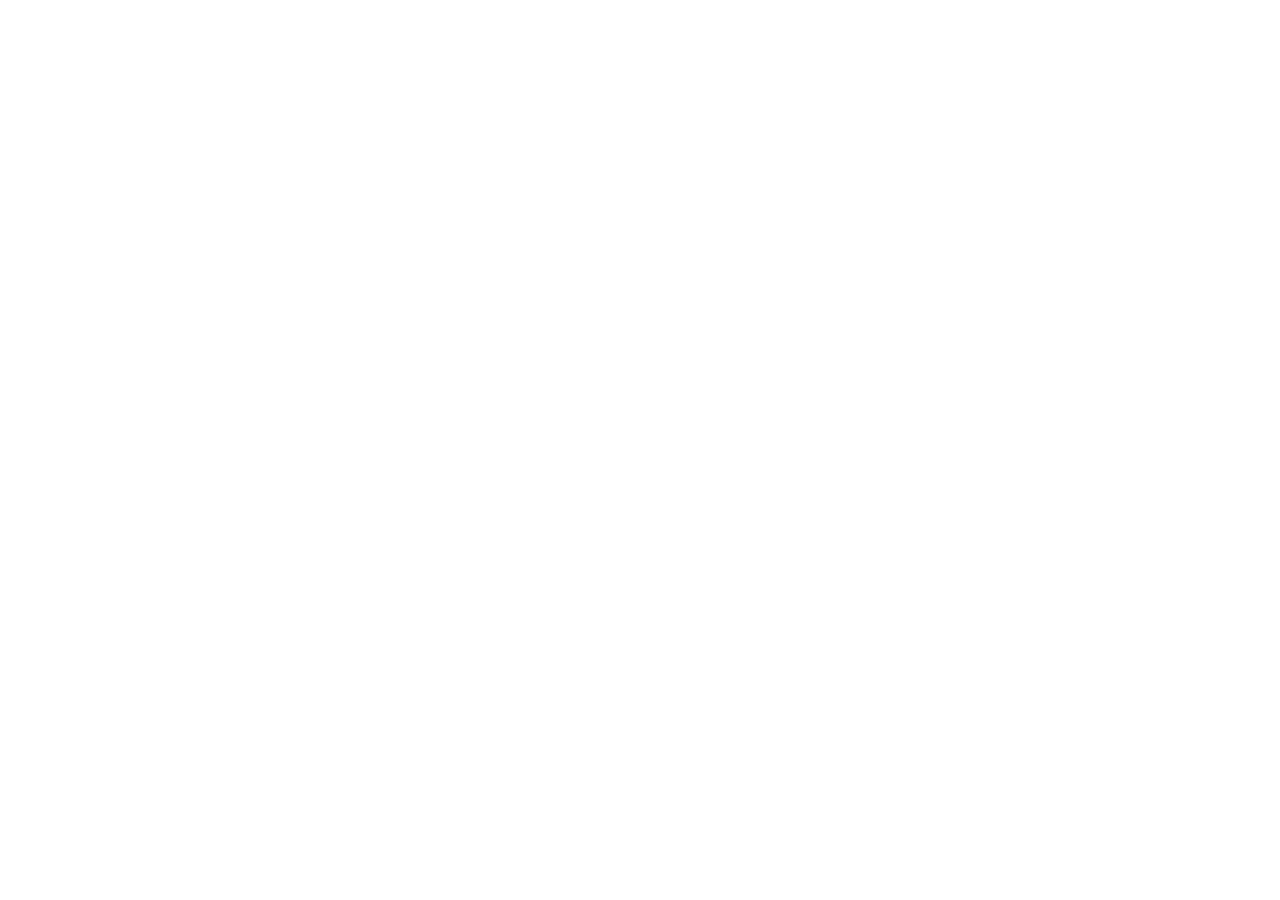
==== commit 0fa86f11: "Publish Vue moderator portfolio" ====
--- a/moderator/index.html
+++ b/moderator/index.html
@@ -1,20 +1,4 @@
 <!doctype html>
-<html lang="ru">
-  <head>
-    <meta charset="UTF-8" />
-    <meta name="viewport" content="width=device-width, initial-scale=1.0" />
-    <meta name="theme-color" content="#07090d" />
-    <meta name="description" content="Портфолио WEST в сфере модерации Minecraft-сообществ, управления командой и поддержки игроков." />
-    <meta property="og:title" content="WEST — Moderator Portfolio" />
-    <meta property="og:description" content="Build. Operate. Moderate. Техническое администрирование, игровые системы и работа с командами." />
-    <meta property="og:image" content="https://west1kfull.github.io/og.png" />
-    <meta property="og:type" content="website" />
-    <link rel="icon" href="/favicon.svg" />
-    <title>WEST — Moderator Portfolio</title>
-    <script type="module" crossorigin src="/assets/index-50_3t51I.js"></script>
-    <link rel="stylesheet" crossorigin href="/assets/index-BlNQ5SjI.css">
-  </head>
-  <body>
-    <div id="root"></div>
-  </body>
-</html>
+<html lang="ru"><head><meta charset="UTF-8" /><meta name="viewport" content="width=device-width, initial-scale=1.0" /><meta name="theme-color" content="#08060c" /><meta name="description" content="Портфолио WEST в сфере модерации, управления командой и поддержки игроков." /><meta property="og:title" content="WEST — Moderator Portfolio" /><meta property="og:description" content="Модерация, поддержка игроков, команда и понятные процессы." /><meta property="og:image" content="https://west1kfull.github.io/moderator/og.png" /><meta property="og:type" content="website" /><title>WEST — Moderator Portfolio</title>  <script type="module" crossorigin src="/moderator/assets/index-DgsDsPPd.js"></script>
+  <link rel="stylesheet" crossorigin href="/moderator/assets/index-hfCM5-BN.css">
+</head><body><div id="app"></div></body></html>
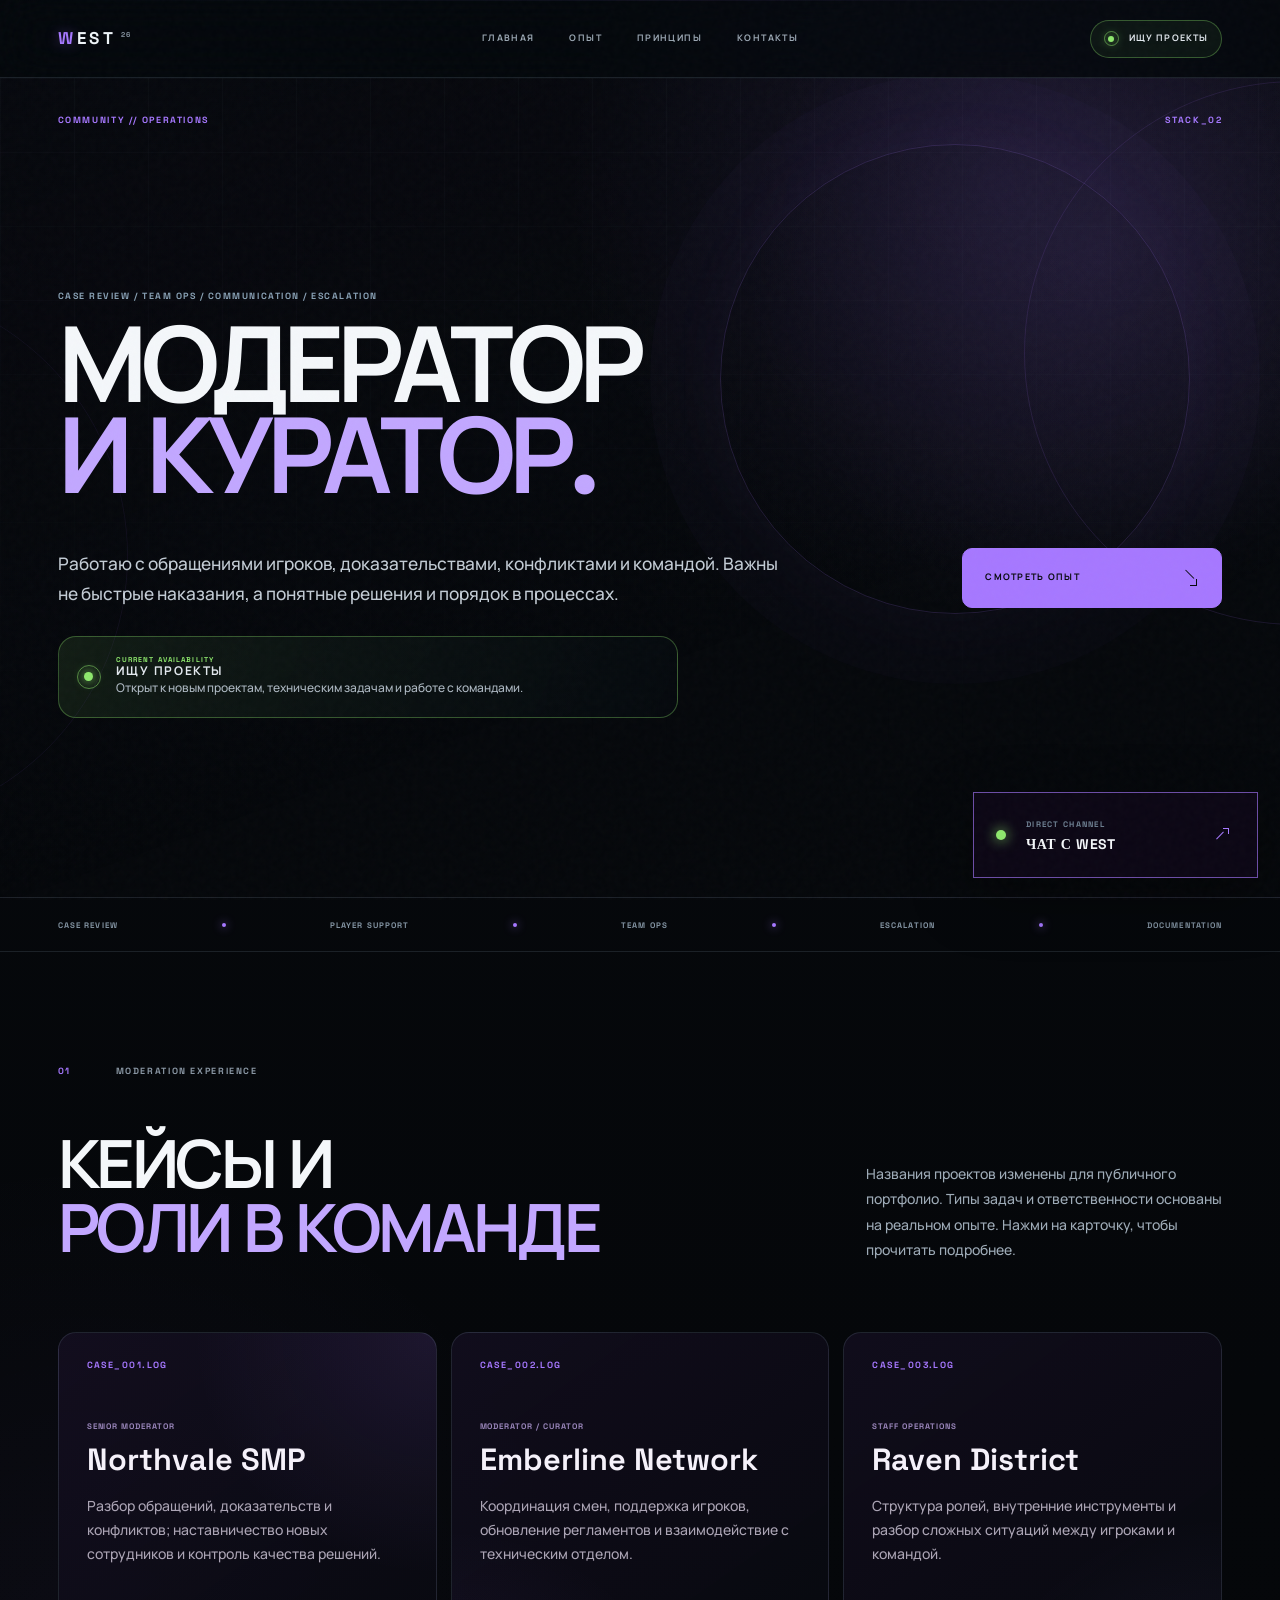
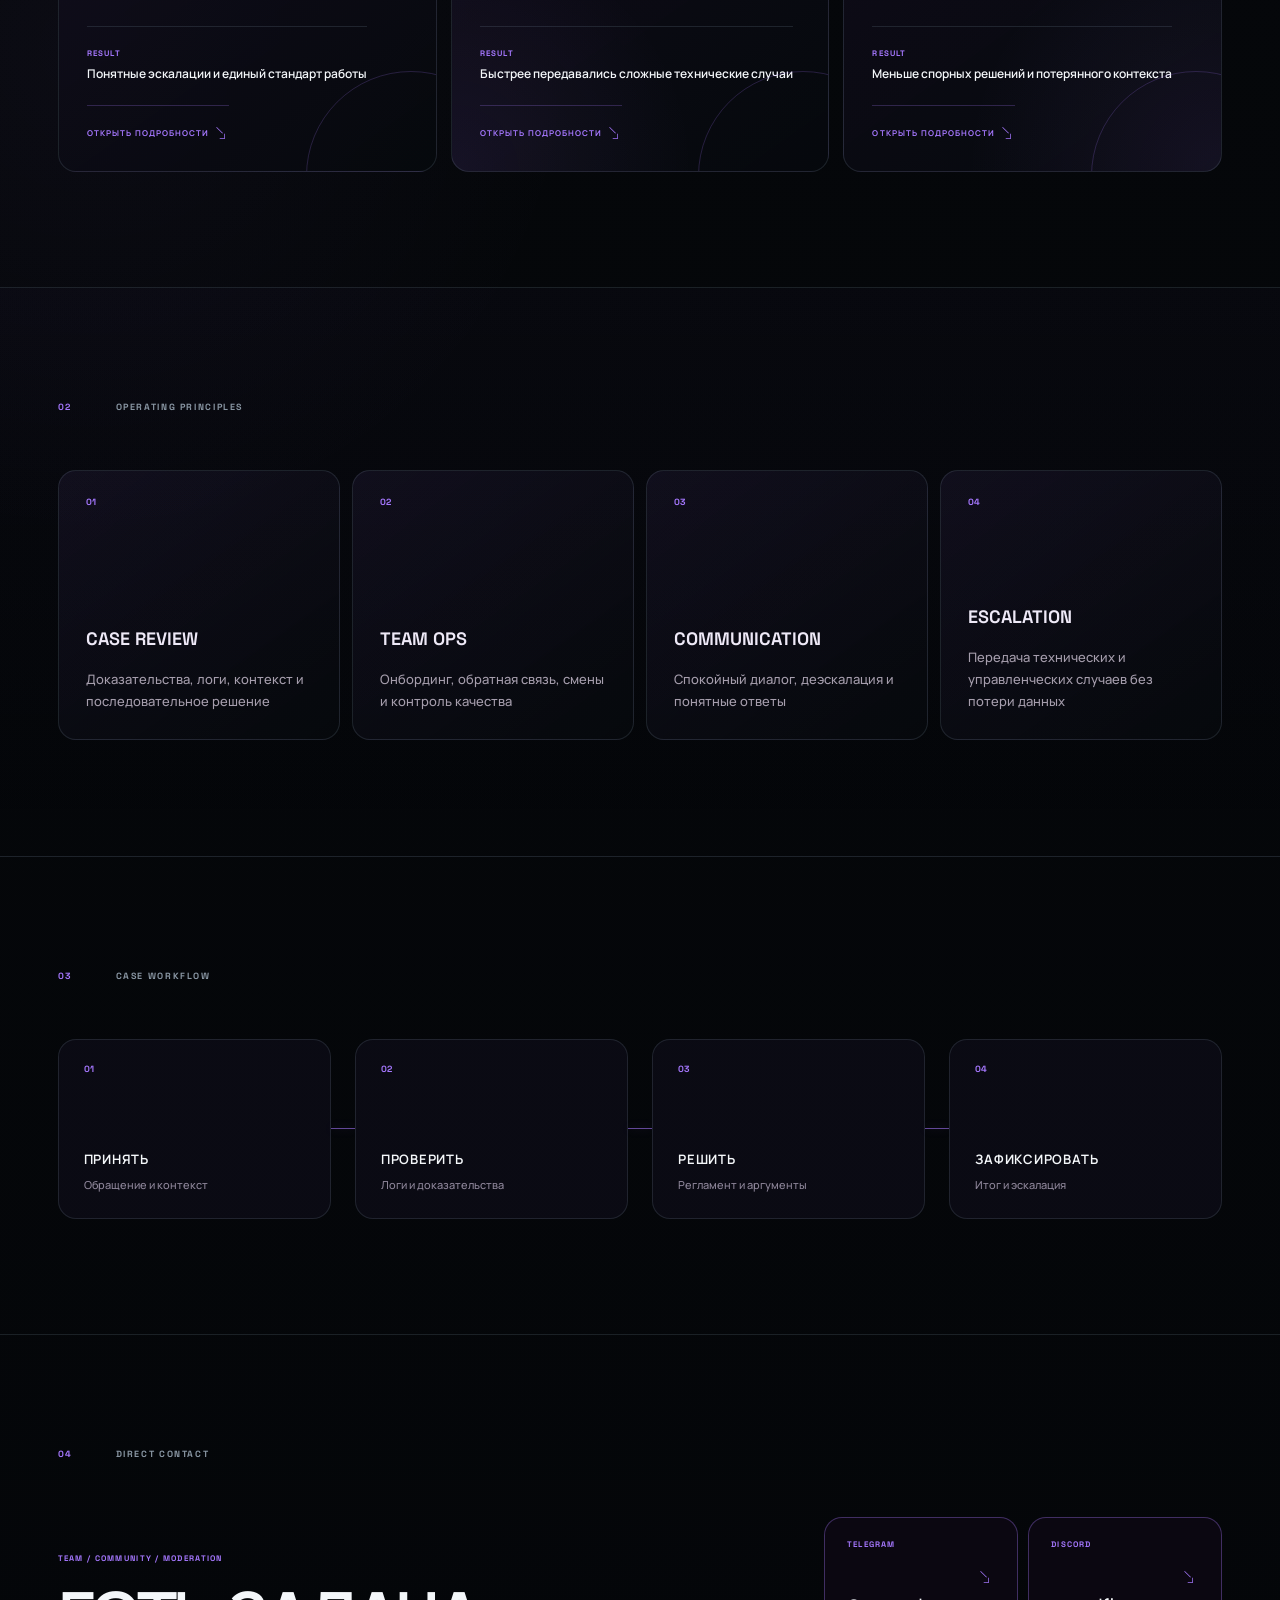
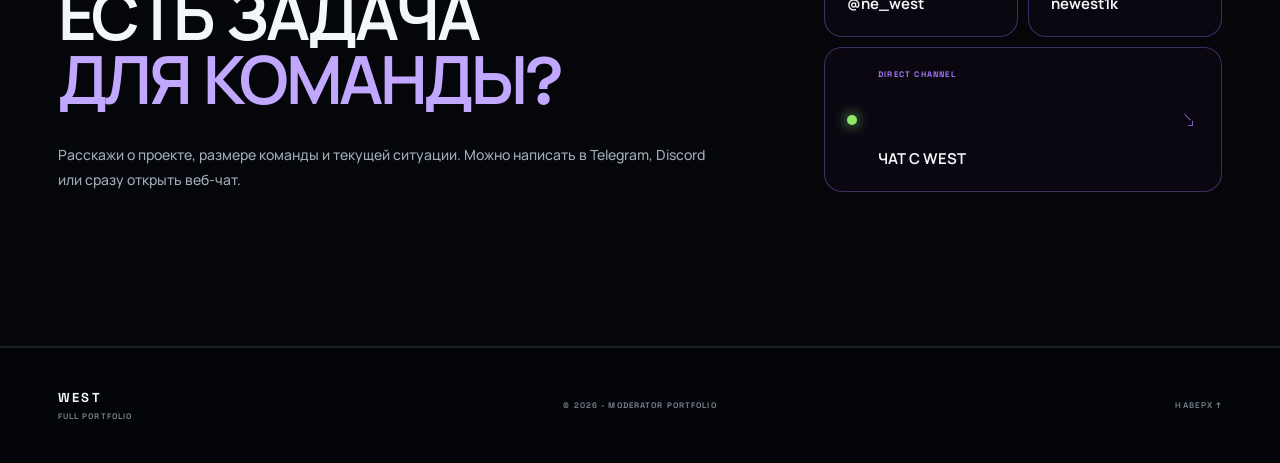
==== commit b737ba31: "Redesign full and moderator portfolios" ====
--- a/moderator/index.html
+++ b/moderator/index.html
@@ -1,4 +1,22 @@
 <!doctype html>
-<html lang="ru"><head><meta charset="UTF-8" /><meta name="viewport" content="width=device-width, initial-scale=1.0" /><meta name="theme-color" content="#08060c" /><meta name="description" content="Портфолио WEST в сфере модерации, управления командой и поддержки игроков." /><meta property="og:title" content="WEST — Moderator Portfolio" /><meta property="og:description" content="Модерация, поддержка игроков, команда и понятные процессы." /><meta property="og:image" content="https://west1kfull.github.io/moderator/og.png" /><meta property="og:type" content="website" /><title>WEST — Moderator Portfolio</title>  <script type="module" crossorigin src="/moderator/assets/index-DgsDsPPd.js"></script>
-  <link rel="stylesheet" crossorigin href="/moderator/assets/index-hfCM5-BN.css">
-</head><body><div id="app"></div></body></html>
+<html lang="ru">
+  <head>
+    <meta charset="UTF-8" />
+    <meta name="viewport" content="width=device-width, initial-scale=1.0" />
+    <meta name="theme-color" content="#08060c" />
+    <meta name="description" content="Портфолио WEST в сфере модерации, управления командой и поддержки игроков." />
+    <meta property="og:title" content="WEST — Moderator Portfolio" />
+    <meta property="og:description" content="Модерация, поддержка игроков, команда и понятные процессы." />
+    <meta property="og:image" content="https://west1kfull.github.io/og-v2.png" />
+    <meta property="og:type" content="website" />
+    <meta property="og:url" content="https://west1kfull.github.io/moderator/" />
+    <meta name="twitter:card" content="summary_large_image" />
+    <meta name="twitter:image" content="https://west1kfull.github.io/og-v2.png" />
+    <title>WEST — Moderator Portfolio</title>
+    <script type="module" crossorigin src="/moderator/assets/index-Ivk7HpzS.js"></script>
+    <link rel="stylesheet" crossorigin href="/moderator/assets/index-BBOfmyeH.css">
+  </head>
+  <body>
+    <div id="app"></div>
+  </body>
+</html>
--- a/moderator/assets/index-BBOfmyeH.css
+++ b/moderator/assets/index-BBOfmyeH.css
@@ -0,0 +1 @@
+@import "https://fonts.googleapis.com/css2?family=Manrope:wght@400;500;600;700&family=Space+Grotesk:wght@500;600;700&display=swap";:root{--lightningcss-light: ;--lightningcss-dark:initial;color-scheme:dark;--bg:#05070a;--bg-deep:#020305;--surface:#091018;--surface-raised:#0d1620;--surface-soft:#0d1620b8;--line:#a4bbd224;--line-strong:#a4bbd247;--text:#f4f7fa;--text-soft:#c3ccd5;--muted:#8996a3;--cyan:#49adff;--cyan-soft:#83c9ff;--violet:#a678ff;--violet-soft:#c2a7ff;--coral:#ff6680;--coral-soft:#ff91a3;--green:#8ee86d;--amber:#f7ba55;--red:#ff5f73;--accent:var(--cyan);--accent-soft:var(--cyan-soft);--accent-rgb:73, 173, 255;--page-width:1480px;--gutter:clamp(20px, 4.5vw, 72px);--space:var(--gutter);--section-space:clamp(78px, 9vw, 132px);--radius-sm:10px;--radius-md:18px;--radius-lg:26px;--shadow-card:0 24px 80px #00000047;--font-display:"Space Grotesk", "Manrope", system-ui, sans-serif;--font-body:"Manrope", system-ui, sans-serif;font-family:var(--font-body);background:var(--bg);color:var(--text);scroll-behavior:smooth}.page-home{--accent:var(--coral);--accent-soft:var(--coral-soft);--accent-rgb:255, 102, 128}.page-technical{--accent:var(--cyan);--accent-soft:var(--cyan-soft);--accent-rgb:73, 173, 255}.page-moderator{--accent:var(--violet);--accent-soft:var(--violet-soft);--accent-rgb:166, 120, 255}*,:before,:after{box-sizing:border-box}html,body,#app{background:var(--bg);min-height:100%;margin:0}body{color:var(--text);font-family:var(--font-body);-webkit-font-smoothing:antialiased;text-rendering:optimizelegibility;overflow-x:hidden}body.menu-open{overflow:hidden}a{color:inherit;text-decoration:none}button,input,textarea{color:inherit;font:inherit}button,a{-webkit-tap-highlight-color:transparent}button{margin:0}img,video{max-width:100%;display:block}::selection{background:rgba(var(--accent-rgb), .34);color:#fff}:focus-visible{outline:2px solid var(--accent);outline-offset:4px}.skip-link{z-index:1000;border-radius:var(--radius-sm);background:var(--text);color:var(--bg);padding:12px 16px;font-weight:700;transition:transform .2s;position:fixed;top:12px;left:12px;transform:translateY(-180%)}.skip-link:focus{transform:translateY(0)}.site-shell{isolation:isolate;background:radial-gradient(circle at 78% 5%, rgba(var(--accent-rgb), .11), transparent 27rem), radial-gradient(circle at 7% 45%, rgba(var(--accent-rgb), .045), transparent 31rem), linear-gradient(180deg, #06090d 0%, var(--bg) 38%, #040609 100%);min-height:100vh;position:relative;overflow:clip}.site-shell *{font-family:var(--font-display)}.page-content{z-index:2;position:relative}.page-content:focus{outline:none}.ambient-grid{z-index:-3;pointer-events:none;opacity:.3;background-image:linear-gradient(#96b4cf09 1px,#0000 1px),linear-gradient(90deg,#96b4cf09 1px,#0000 1px);background-size:76px 76px;position:fixed;inset:0;-webkit-mask-image:linear-gradient(#000 0%,#0000 82%);mask-image:linear-gradient(#000 0%,#0000 82%)}.ambient-glow{z-index:-2;pointer-events:none;border:1px solid rgba(var(--accent-rgb), .13);filter:blur(.2px);border-radius:50%;width:34rem;height:34rem;position:fixed}.ambient-glow-one{top:9%;right:-18rem}.ambient-glow-two{opacity:.55;bottom:8%;left:-26rem}.noise{z-index:60;pointer-events:none;opacity:.022;background-image:url("data:image/svg+xml,%3Csvg viewBox='0 0 180 180' xmlns='http://www.w3.org/2000/svg'%3E%3Cfilter id='n'%3E%3CfeTurbulence type='fractalNoise' baseFrequency='.82' numOctaves='3' stitchTiles='stitch'/%3E%3C/filter%3E%3Crect width='100%25' height='100%25' filter='url(%23n)'/%3E%3C/svg%3E");position:fixed;inset:0}.scan-beam{z-index:59;pointer-events:none;opacity:.07;background:linear-gradient(90deg, transparent, var(--accent), transparent);height:1px;animation:14s linear infinite scan;position:fixed;left:0;right:0}.site-header{z-index:50;width:100%;min-height:78px;padding:0 var(--gutter);border-bottom:1px solid var(--line);-webkit-backdrop-filter:blur(22px)saturate(140%);backdrop-filter:blur(22px)saturate(140%);background:#05080cc7;grid-template-columns:minmax(150px,1fr) auto minmax(150px,1fr);align-items:center;display:grid;position:sticky;top:0}.wordmark{color:#eef4f8;width:max-content;font:700 17px/1 var(--font-display);letter-spacing:.23em}.wordmark span{color:var(--accent);text-shadow:0 0 14px rgba(var(--accent-rgb), .38)}.wordmark sup{color:var(--muted);letter-spacing:.06em;margin-left:4px;font-size:7px}.site-header nav{align-items:center;gap:clamp(20px,2.7vw,44px);display:flex}.site-header nav a{color:#9ca8b4;font:700 9px/1 var(--font-display);letter-spacing:.16em;padding:30px 0;transition:color .22s;position:relative}.site-header nav a:after{content:"";background:var(--accent);height:1px;transition:right .25s;position:absolute;bottom:21px;left:0;right:100%}.site-header nav a:hover{color:#fff}.site-header nav a:hover:after{right:0}.header-side{justify-self:end;align-items:center;gap:12px;display:flex}.menu-toggle{border:1px solid var(--line);border-radius:var(--radius-sm);cursor:pointer;background:#ffffff06;width:44px;height:44px;display:none}.menu-toggle span{background:var(--text);width:18px;height:1px;margin:5px auto;transition:transform .22s;display:block}.menu-toggle[aria-expanded=true] span:first-child{transform:translateY(3px)rotate(45deg)}.menu-toggle[aria-expanded=true] span:last-child{transform:translateY(-3px)rotate(-45deg)}.live-status{--status-color:var(--green);border:1px solid color-mix(in srgb, var(--status-color), transparent 68%);background:color-mix(in srgb, var(--status-color), transparent 94%);border-radius:999px;align-items:center;gap:10px;min-height:38px;padding:0 13px;display:inline-flex}.live-status.status-busy{--status-color:var(--amber)}.live-status.status-unavailable{--status-color:var(--red)}.live-status.status-vacation{--status-color:var(--violet)}.status-orbit{border:1px solid color-mix(in srgb, var(--status-color), transparent 50%);border-radius:50%;place-items:center;width:15px;height:15px;animation:2s ease-out infinite orbit-pulse;display:grid}.status-orbit i{background:var(--status-color);width:6px;height:6px;box-shadow:0 0 11px var(--status-color);border-radius:50%;animation:1.25s ease-in-out infinite dot-blink}.status-copy{gap:2px;font-style:normal;display:grid}.status-copy strong{color:#e2e8ee;font:700 9px/1 var(--font-display);letter-spacing:.13em}.status-copy small{color:var(--status-color);font:700 7px/1 var(--font-display);letter-spacing:.16em}.status-copy em{color:#aeb9c3;max-width:520px;font:500 12px/1.55 var(--font-body);font-style:normal}.live-status.is-prominent{border-radius:var(--radius-md);background:linear-gradient(115deg, color-mix(in srgb, var(--status-color), transparent 90%), #060a0fc7);gap:15px;width:100%;min-height:82px;padding:16px 18px}.live-status.is-prominent .status-orbit{width:24px;height:24px}.live-status.is-prominent .status-orbit i{width:9px;height:9px}.live-status.is-prominent .status-copy strong{font-size:12px}.site-footer{z-index:3;min-height:116px;padding:28px var(--gutter);border-top:1px solid var(--line);background:#030508e6;grid-template-columns:1fr auto 1fr;align-items:center;gap:24px;display:grid;position:relative}.footer-brand{gap:5px;width:max-content;display:grid}.footer-brand strong{color:var(--text);letter-spacing:.18em;font-size:13px}.footer-brand span,.site-footer p,.to-top{color:#74818e;font:700 8px/1.4 var(--font-display);letter-spacing:.14em;text-transform:uppercase}.site-footer p{text-align:center;margin:0}.to-top{justify-self:end;transition:color .2s,transform .2s}.to-top:hover,.footer-brand:hover span{color:var(--accent)}.to-top:hover{transform:translateY(-3px)}@media (width<=1050px){.site-header{grid-template-columns:1fr auto}.site-header nav{padding:24px var(--gutter) 30px;border-bottom:1px solid var(--line);-webkit-backdrop-filter:blur(22px);backdrop-filter:blur(22px);opacity:0;visibility:hidden;background:#04070bf7;gap:0;transition:opacity .22s,transform .22s,visibility .22s;display:grid;position:fixed;inset:78px 0 auto;transform:translateY(-12px)}.site-header nav.is-open{opacity:1;visibility:visible;transform:translateY(0)}.site-header nav a{border-bottom:1px solid var(--line);padding:17px 0;font-size:11px}.site-header nav a:after{display:none}.menu-toggle{display:block}}@media (width<=700px){.site-header{min-height:70px;padding-inline:16px}.site-header nav{padding-inline:18px;inset-block-start:70px}.wordmark{font-size:15px}.header-side>.live-status{min-height:34px;padding-inline:9px}.header-side .status-copy strong{text-overflow:ellipsis;white-space:nowrap;max-width:84px;font-size:7px;overflow:hidden}.site-footer{text-align:center;grid-template-columns:1fr;justify-items:center;min-height:154px}.footer-brand,.to-top{justify-self:center}}.hero{min-height:min(820px,100vh - 78px);padding:clamp(78px, 9vw, 132px) var(--gutter) clamp(70px, 8vw, 110px);border-bottom:1px solid var(--line);flex-direction:column;justify-content:center;display:flex;position:relative;overflow:hidden}.hero-grid{pointer-events:none;opacity:.2;background-image:linear-gradient(var(--line) 1px, transparent 1px), linear-gradient(90deg, var(--line) 1px, transparent 1px);background-size:74px 74px;animation:24s linear infinite grid-drift;position:absolute;inset:0;-webkit-mask-image:linear-gradient(#000,#0000 92%);mask-image:linear-gradient(#000,#0000 92%)}.hero:before{aspect-ratio:1;border:1px solid rgba(var(--accent-rgb), .17);content:"";width:min(37vw,470px);box-shadow:0 0 0 70px rgba(var(--accent-rgb), .018), 0 0 70px rgba(var(--accent-rgb), .04);border-radius:50%;animation:8s ease-in-out infinite halo-breathe;position:absolute;top:8%;right:7%}.hero-kicker{top:38px;right:var(--gutter);left:var(--gutter);color:var(--accent);font:700 9px/1 var(--font-display);letter-spacing:.18em;justify-content:space-between;display:flex;position:absolute}.hero-overline{z-index:2;color:#89a1b5;font:700 9px/1.5 var(--font-display);letter-spacing:.17em;margin:20px 0 18px;position:relative}.role-title{z-index:2;max-width:1100px;color:var(--text);font:700 clamp(56px, 8.2vw, 124px)/.86 var(--font-display);letter-spacing:-.065em;text-transform:uppercase;margin:0;position:relative}.role-title span{display:block}.role-title span:last-child{color:var(--accent-soft)}.hero-bottom{z-index:2;justify-content:space-between;align-items:end;gap:48px;margin-top:46px;display:flex;position:relative}.hero-bottom>p{max-width:730px;color:var(--text-soft);font:500 clamp(15px, 1.35vw, 20px)/1.7 var(--font-body);margin:0}.primary-action{border:1px solid var(--accent);border-radius:var(--radius-sm);background:var(--accent);color:#07090c;min-width:260px;min-height:60px;font:700 9px/1 var(--font-display);letter-spacing:.14em;justify-content:space-between;align-items:center;padding:0 22px;transition:transform .25s,box-shadow .25s;display:flex}.primary-action:hover{box-shadow:0 16px 45px rgba(var(--accent-rgb), .2);transform:translateY(-4px)}.hero-status{z-index:2;width:min(620px,100%);margin-top:28px;position:relative}.css-arrow{flex:0 0 20px;width:20px;height:20px;display:block;position:relative}.css-arrow:before{content:"";transform-origin:100%;background:currentColor;width:12px;height:1px;position:absolute;top:10px;left:3px;transform:rotate(45deg)}.css-arrow:after{content:"";border-bottom:1px solid;border-right:1px solid;width:7px;height:7px;position:absolute;bottom:2px;right:2px}.section{width:min(100%, calc(var(--page-width) + var(--gutter) * 2));padding:var(--section-space) var(--gutter);border-bottom:1px solid var(--line);margin:0 auto;position:relative}.section-label{color:var(--muted);font:700 9px/1 var(--font-display);letter-spacing:.18em;grid-template-columns:58px 1fr;margin-bottom:clamp(34px,5vw,58px);display:grid}.section-label span:first-child{color:var(--accent)}.section-heading{grid-template-columns:minmax(0,1.25fr) minmax(280px,.62fr);align-items:end;gap:clamp(38px,7vw,100px);margin-bottom:clamp(42px,6vw,70px);display:grid}.section-heading h2,.contact-channel h2{color:var(--text);font:650 clamp(40px, 5.2vw, 76px)/.96 var(--font-display);letter-spacing:-.052em;margin:0}.section-heading h2 em,.contact-channel h2 em{color:var(--accent-soft);font-style:normal}.section-heading>p,.channel-layout>div>p{color:#9eabb7;font:500 14px/1.8 var(--font-body);margin:0}.signal-strip{min-height:54px;padding:0 var(--gutter);border-bottom:1px solid var(--line);color:#8495a4;font:700 8px/1 var(--font-display);letter-spacing:.14em;justify-content:space-between;align-items:center;gap:22px;display:flex;overflow:hidden}.signal-strip i{background:var(--accent);width:4px;height:4px;box-shadow:0 0 10px var(--accent);border-radius:50%;flex:0 0 4px;animation:1.4s ease-in-out infinite dot-blink}.case-grid{grid-template-columns:repeat(3,minmax(0,1fr));gap:14px;display:grid}.case-card{border:1px solid var(--line);border-radius:var(--radius-md);background:radial-gradient(circle at 100% 0%, rgba(var(--accent-rgb), .1), transparent 42%), linear-gradient(145deg, #171025b8, #06090de0);min-height:440px;color:var(--text);text-align:left;cursor:pointer;flex-direction:column;padding:28px;transition:transform .32s,border-color .32s,box-shadow .32s;display:flex;position:relative;overflow:hidden}.case-card:before{border:1px solid rgba(var(--accent-rgb), .2);content:"";border-radius:50%;width:210px;height:210px;position:absolute;bottom:-110px;right:-80px}.case-card:hover,.case-card:focus-visible{border-color:rgba(var(--accent-rgb), .52);box-shadow:var(--shadow-card);transform:translateY(-7px)}.case-code{color:var(--accent);font:700 9px/1 var(--font-display);letter-spacing:.16em}.case-card>span{color:#9b87bc;font:700 8px/1 var(--font-display);letter-spacing:.12em;text-transform:uppercase;margin-top:52px}.case-card h3{color:#f5f1fa;font:650 clamp(25px, 2.4vw, 34px)/1.05 var(--font-display);margin:14px 0 18px}.case-card p{color:#aba4b4;font:500 14px/1.72 var(--font-body);margin:0}.case-card footer{border-top:1px solid var(--line);gap:8px;margin-top:auto;padding-top:22px;display:grid}.case-card footer small{color:var(--accent);font:700 8px/1 var(--font-display);letter-spacing:.15em}.case-card footer strong{font:600 12px/1.5 var(--font-body)}.card-open-hint{z-index:2;border-top:1px solid rgba(var(--accent-rgb), .24);color:var(--accent);font:700 8px/1 var(--font-display);letter-spacing:.13em;justify-content:space-between;align-items:center;margin-top:22px;padding-top:17px;display:flex;position:relative}.card-open-hint .css-arrow{transform:scale(.72)}.moderation-grid{grid-template-columns:repeat(4,minmax(0,1fr));gap:12px;display:grid}.moderation-card{border:1px solid var(--line);border-radius:var(--radius-md);background:linear-gradient(145deg, rgba(var(--accent-rgb), .065), #070a0eb3);flex-direction:column;min-height:270px;padding:27px;transition:transform .28s,border-color .28s;display:flex}.moderation-card:hover{border-color:rgba(var(--accent-rgb), .45);transform:translateY(-6px)}.moderation-card span{color:var(--accent);font:700 9px/1 var(--font-display)}.moderation-card h3{color:#eee9f7;font:650 18px/1.15 var(--font-display);margin:auto 0 18px}.moderation-card p{color:#a69ead;font:500 13px/1.7 var(--font-body);margin:0}.process-track{grid-template-columns:1fr 24px 1fr 24px 1fr 24px 1fr;align-items:center;display:grid}.process-track>div{border:1px solid var(--line);border-radius:var(--radius-md);background:rgba(var(--accent-rgb), .045);flex-direction:column;min-height:180px;padding:25px;display:flex}.process-track>div span{color:var(--accent);font:700 9px/1 var(--font-display)}.process-track>div strong{font:650 13px/1.25 var(--font-display);letter-spacing:.06em;margin-top:auto}.process-track>div small{color:#8f879b;font:500 11px/1.4 var(--font-body);margin-top:9px}.process-track>i{background:rgba(var(--accent-rgb), .58);height:1px;box-shadow:0 0 10px rgba(var(--accent-rgb), .25)}.contact-channel{padding-bottom:clamp(105px,11vw,160px)}.channel-layout{grid-template-columns:1fr minmax(320px,.6fr);align-items:end;gap:clamp(44px,8vw,110px);display:grid}.channel-layout>div>small{color:var(--accent);font:700 8px/1 var(--font-display);letter-spacing:.16em;margin-bottom:24px;display:block}.channel-layout>div>p{max-width:720px;margin-top:28px}.chat-entry-card{--card-color:var(--accent);border:1px solid rgba(var(--accent-rgb), .44);border-radius:var(--radius-md);background:linear-gradient(145deg, rgba(var(--accent-rgb), .09), #05090eeb);min-height:160px;color:var(--text);text-align:left;cursor:pointer;grid-template-rows:auto 1fr;grid-template-columns:18px 1fr 24px;gap:14px 15px;padding:30px 34px;transition:transform .28s,border-color .28s,box-shadow .28s;display:grid}.chat-entry-card:hover{border-color:var(--accent);box-shadow:0 20px 60px rgba(var(--accent-rgb), .13);transform:translateY(-6px)}.channel-dot{background:var(--green);width:10px;height:10px;box-shadow:0 0 13px var(--green);border-radius:50%;grid-row:1/3;align-self:center;animation:1.2s ease-in-out infinite dot-blink}.chat-entry-card small{color:#7e8d9c;font:700 8px/1 var(--font-display);letter-spacing:.15em}.chat-entry-card strong{font:700 17px/1 var(--font-display);align-self:end}.chat-entry-card .css-arrow{color:var(--accent);grid-area:1/3/3;align-self:center}.details-backdrop{--modal-accent:var(--cyan);z-index:200;-webkit-backdrop-filter:blur(14px);backdrop-filter:blur(14px);background:#020407d6;place-items:center;padding:clamp(12px,4vw,54px);display:grid;position:fixed;inset:0}.details-backdrop.theme-violet{--modal-accent:var(--violet)}.details-dialog{border:1px solid color-mix(in srgb, var(--modal-accent), transparent 48%);border-radius:var(--radius-lg);background:radial-gradient(circle at 90% 0%, color-mix(in srgb, var(--modal-accent), transparent 88%), transparent 35%), #070b10;width:min(940px,100%);max-height:92dvh;position:relative;overflow:auto;box-shadow:0 36px 130px #000000a6}.details-dialog-head{z-index:3;border-bottom:1px solid var(--line);border-radius:var(--radius-lg) var(--radius-lg) 0 0;-webkit-backdrop-filter:blur(16px);backdrop-filter:blur(16px);background:#070b10ed;justify-content:space-between;align-items:center;min-height:74px;padding:16px clamp(20px,4vw,42px);display:flex;position:sticky;top:0}.details-dialog-head>div{flex-wrap:wrap;gap:10px 20px;display:flex}.details-dialog-head span,.details-dialog-head small{font:700 8px/1 var(--font-display);letter-spacing:.15em}.details-dialog-head span{color:var(--modal-accent)}.details-dialog-head small{color:var(--muted)}.details-close{border:1px solid var(--line);cursor:pointer;background:#ffffff06;border-radius:50%;flex:0 0 40px;width:40px;height:40px;position:relative}.details-close i{background:#dce5ed;width:15px;height:1px;position:absolute;top:19px;left:12px;transform:rotate(45deg)}.details-close i:last-child{transform:rotate(-45deg)}.details-dialog-body{padding:clamp(30px,6vw,68px)}.details-overline{color:var(--modal-accent);font:700 8px/1 var(--font-display);letter-spacing:.18em;margin:0 0 18px}.details-dialog h2{max-width:760px;color:var(--text);font:650 clamp(38px, 6vw, 72px)/.96 var(--font-display);letter-spacing:-.045em;margin:0}.details-intro{color:#b7c1ca;max-width:800px;font:500 clamp(14px, 1.5vw, 18px)/1.75 var(--font-body);margin:28px 0 0}.details-work{margin-top:48px}.details-work h3{color:#778795;font:700 8px/1 var(--font-display);letter-spacing:.16em;margin:0 0 18px}.details-work ol{border-top:1px solid var(--line);margin:0;padding:0;list-style:none}.details-work li{border-bottom:1px solid var(--line);grid-template-columns:50px 1fr;align-items:center;min-height:76px;padding:17px 0;display:grid}.details-work li>span{color:var(--modal-accent);font:700 8px/1 var(--font-display)}.details-work li p{color:#d1d8df;font:500 14px/1.65 var(--font-body);margin:0}.details-result{border-left:2px solid var(--modal-accent);border-radius:0 var(--radius-sm) var(--radius-sm) 0;background:color-mix(in srgb, var(--modal-accent), transparent 94%);margin-top:40px;padding:23px 25px}.details-result small{color:var(--modal-accent);font:700 8px/1 var(--font-display);letter-spacing:.15em}.details-result p{color:#c2ccd5;font:500 14px/1.7 var(--font-body);margin:12px 0 0}.state-closed{color:var(--red)}.state-unknown{color:var(--amber)}@media (width<=1050px){.section-heading,.channel-layout,.case-grid{grid-template-columns:1fr}.case-card{min-height:390px}.moderation-grid{grid-template-columns:repeat(2,minmax(0,1fr))}}@media (width<=700px){.hero{min-height:auto;padding:112px 18px 64px}.hero:before{width:280px;top:58px;right:-100px}.hero-kicker{font-size:7px;top:30px;left:18px;right:18px}.role-title{font-size:clamp(48px,15vw,74px);line-height:.9}.hero-bottom{flex-direction:column;align-items:stretch}.primary-action{width:100%;min-width:0}.section{padding:76px 18px}.section-label{grid-template-columns:42px 1fr}.section-heading h2,.contact-channel h2{font-size:clamp(36px,11vw,54px)}.signal-strip{justify-content:flex-start;overflow-x:auto}.signal-strip span{flex:none}.moderation-grid{grid-template-columns:1fr}.moderation-card{min-height:220px}.process-track{grid-template-columns:1fr;gap:8px}.process-track>i{justify-self:center;width:1px;height:20px}.chat-entry-card{min-height:140px;padding:24px 22px}.details-backdrop{align-items:end;padding:7px}.details-dialog{border-radius:var(--radius-md) var(--radius-md) 0 0;max-height:95dvh}.details-dialog-head{border-radius:var(--radius-md) var(--radius-md) 0 0}.details-dialog-body{padding:30px 20px}.details-work li{grid-template-columns:36px 1fr;align-items:start}}.reveal{opacity:0;transition:opacity .72s,transform .72s cubic-bezier(.2,.72,.2,1);transform:translateY(24px)}.reveal.is-visible{opacity:1;transform:translateY(0)}.details-enter-active,.details-leave-active{transition:opacity .25s}.details-enter-active .details-dialog,.details-leave-active .details-dialog{transition:transform .34s cubic-bezier(.2,.8,.2,1),opacity .25s}.details-enter-from,.details-leave-to{opacity:0}.details-enter-from .details-dialog,.details-leave-to .details-dialog{opacity:0;transform:translateY(24px)scale(.98)}@keyframes scan{0%{top:-2px}to{top:100vh}}@keyframes grid-drift{to{background-position:74px 74px}}@keyframes halo-breathe{0%,to{opacity:.58;transform:scale(.97)}50%{opacity:1;transform:scale(1.04)}}@keyframes dot-blink{50%{opacity:.32}}@keyframes orbit-pulse{0%{box-shadow:0 0 0 0 color-mix(in srgb, var(--status-color), transparent 42%)}to{box-shadow:0 0 0 10px #0000}}@media (prefers-reduced-motion:reduce){*,:before,:after{scroll-behavior:auto!important;transition-duration:.001ms!important;animation-duration:.001ms!important;animation-iteration-count:1!important}.reveal{opacity:1;transform:none}}.chat-dock{--chat-accent:var(--cyan);--footer-lift:0px;right:22px;bottom:calc(22px + var(--footer-lift));z-index:45;transition:bottom .12s linear;position:fixed}.page-moderator .chat-dock{--chat-accent:var(--violet)}.chat-launcher{text-align:left;border:1px solid color-mix(in srgb, var(--chat-accent), transparent 38%);-webkit-backdrop-filter:blur(16px);backdrop-filter:blur(16px);cursor:pointer;background:#050d15ed;grid-template-columns:16px 1fr 22px;align-items:center;gap:14px;width:285px;min-height:86px;padding:18px 22px;transition:transform .28s,border-color .28s,box-shadow .28s;display:grid;position:relative;box-shadow:0 18px 60px #00000057}.page-moderator .chat-launcher{background:#0d0817f0}.chat-launcher:hover{border-color:var(--chat-accent);box-shadow:0 23px 75px color-mix(in srgb, var(--chat-accent), transparent 84%);transform:translateY(-6px)}.launcher-dot{--dot-color:var(--green);background:var(--dot-color);width:10px;height:10px;box-shadow:0 0 13px var(--dot-color);border-radius:50%;animation:1.15s steps(2,end) infinite chat-dot}.status-busy .launcher-dot{--dot-color:var(--amber)}.status-unavailable .launcher-dot{--dot-color:var(--red)}.status-vacation .launcher-dot{--dot-color:var(--violet)}.chat-launcher>span:nth-child(2),.chat-header>div>span:last-child{gap:9px;display:grid}.chat-launcher small,.chat-header small{color:#6f8294;letter-spacing:.16em;font:700 8px/1 Space Grotesk}.chat-launcher strong,.chat-header strong{letter-spacing:.04em;font:700 14px/1 Space Grotesk}.launcher-arrow{width:18px;height:18px;color:var(--chat-accent);position:relative}.launcher-arrow:before{content:"";background:currentColor;width:10px;height:1px;position:absolute;top:9px;left:2px;transform:rotate(-45deg)}.launcher-arrow:after{content:"";border-top:1px solid;border-right:1px solid;width:6px;height:6px;position:absolute;top:2px;right:2px}.chat-launcher>b{background:var(--chat-accent);color:#071019;border-radius:20px;place-items:center;min-width:23px;height:23px;padding:0 5px;font:800 9px/1 Space Grotesk;display:grid;position:absolute;top:-8px;right:-8px}.chat-window{border:1px solid color-mix(in srgb, var(--chat-accent), transparent 35%);-webkit-backdrop-filter:blur(22px);backdrop-filter:blur(22px);background:#050b11f7;flex-direction:column;width:min(410px,100vw - 24px);height:min(660px,100vh - 35px);animation:.3s cubic-bezier(.2,.8,.2,1) chat-open;display:flex;overflow:hidden;box-shadow:0 28px 90px #0000008c}.page-moderator .chat-window{background:#0c0813fa}.chat-window.admin-mode{width:min(1040px,100vw - 44px);height:min(760px,100vh - 44px)}.chat-header{border-bottom:1px solid color-mix(in srgb, var(--chat-accent), transparent 65%);background:color-mix(in srgb, var(--chat-accent), transparent 95%);flex:0 0 78px;justify-content:space-between;align-items:center;padding:0 20px;display:flex}.chat-header>div{align-items:center;gap:14px;display:flex}.chat-header>button{border:1px solid var(--line);color:#8b99a7;cursor:pointer;background:0 0;width:34px;height:34px;font-size:22px}.chat-header>button:hover{border-color:var(--chat-accent);color:#fff}.chat-auth{flex-direction:column;flex:1;justify-content:center;padding:34px;display:flex}.chat-auth>span{color:var(--chat-accent);letter-spacing:.17em;font:700 8px/1 Space Grotesk}.chat-auth h3{margin:16px 0 12px;font:600 27px/1.05 Space Grotesk}.chat-auth p{color:#8998a6;margin:0 0 28px;font-size:13px;line-height:1.7}.chat-auth input,.chat-search input{border:1px solid var(--line);color:#fff;background:#010509b8;outline:none;width:100%;height:50px;padding:0 14px}.chat-auth input:focus,.chat-search input:focus{border-color:var(--chat-accent)}.chat-auth>button{border:1px solid var(--chat-accent);background:var(--chat-accent);color:#071019;letter-spacing:.14em;cursor:pointer;height:52px;margin-top:10px;font:800 10px/1 Space Grotesk}.platform-switch{grid-template-columns:1fr 1fr;margin-bottom:10px;display:grid}.platform-switch button{border:1px solid var(--line);color:#758391;letter-spacing:.12em;cursor:pointer;background:0 0;height:40px;font:700 8px/1 Space Grotesk}.platform-switch button.active{border-color:var(--chat-accent);color:var(--chat-accent);background:color-mix(in srgb, var(--chat-accent), transparent 92%)}.status-warning{color:var(--red);margin-top:15px;line-height:1.5}.visitor-profile,.conversation-bar{border-bottom:1px solid var(--line);color:#81909d;letter-spacing:.1em;text-transform:uppercase;justify-content:space-between;align-items:center;min-height:47px;padding:0 16px;font:600 8px/1 Space Grotesk;display:flex}.visitor-profile button,.conversation-bar button{color:var(--chat-accent);font:inherit;cursor:pointer;background:0 0;border:0}.message-list{scrollbar-color:color-mix(in srgb, var(--chat-accent), transparent 45%) transparent;flex-direction:column;flex:1;gap:11px;min-height:0;padding:18px;display:flex;overflow-y:auto}.message{border:1px solid var(--line);background:#0e171fb3;gap:7px;max-width:82%;padding:11px 13px;display:grid}.message.mine{border-color:color-mix(in srgb, var(--chat-accent), transparent 60%);background:color-mix(in srgb, var(--chat-accent), transparent 90%);align-self:flex-end}.message.theirs{align-self:flex-start}.message p{white-space:pre-wrap;overflow-wrap:anywhere;margin:0;font-size:13px;line-height:1.55}.message time{color:#667482;font:500 8px/1 Space Grotesk}.message time em{color:color-mix(in srgb, var(--chat-accent), #fff 15%);font-style:normal}.message-file{text-align:left;border:1px solid var(--line);cursor:pointer;background:#02060a80;gap:5px;padding:10px;display:grid}.message-file span{color:var(--chat-accent);letter-spacing:.14em;font:700 7px/1 Space Grotesk}.message-file strong{text-overflow:ellipsis;color:#dce5ed;font-size:11px;overflow:hidden}.message-file small{color:#71808e;font-size:8px}.status-banner{color:var(--amber);background:#ffbf4b14;border-top:1px solid #ffbf4b40;padding:9px 15px;font-size:10px;line-height:1.4}.chat-compose{border-top:1px solid var(--line);background:#03070bd9;flex:none;grid-template-columns:38px 1fr 42px;gap:8px;min-height:76px;padding:11px;display:grid;position:relative}.chat-compose textarea{resize:none;border:1px solid var(--line);color:#fff;background:#0c131aa6;outline:none;min-height:52px;max-height:100px;padding:11px 12px;font-size:12px}.chat-compose textarea:focus{border-color:var(--chat-accent)}.chat-compose>button,.attach-button{border:1px solid var(--chat-accent);background:var(--chat-accent);color:#071019;cursor:pointer;place-items:center;width:100%;height:52px;font:700 20px/1 Space Grotesk;display:grid}.attach-button{border-color:var(--line);color:var(--chat-accent);background:0 0}.attach-button input{display:none}.chat-compose>button:disabled{opacity:.35;cursor:not-allowed}.attach-button:has(input:disabled){opacity:.35;cursor:not-allowed}.file-chip{border:1px solid var(--line);color:#91a0ae;grid-column:1/-1;justify-content:space-between;align-items:center;padding:7px 9px;font-size:9px;display:flex}.file-chip button{color:var(--red);cursor:pointer;background:0 0;border:0}.chat-error{color:#ff8998;background:#ff5c7014;border-top:1px solid #ff5c704d;flex:none;margin:0;padding:9px 14px;font-size:10px}.empty-state{color:#536271;letter-spacing:.16em;margin:auto;font:700 9px/1 Space Grotesk}.admin-layout{flex:1;grid-template-columns:330px 1fr;min-height:0;display:grid}.admin-sidebar{border-right:1px solid var(--line);flex-direction:column;min-height:0;display:flex}.admin-status-control{border-bottom:1px solid var(--line);padding:14px}.admin-status-control>small{color:#6d7d8c;letter-spacing:.15em;margin-bottom:10px;font:700 7px/1 Space Grotesk;display:block}.admin-status-control>div{grid-template-columns:1fr 1fr;gap:5px;display:grid}.admin-status-control button{--button-status:var(--green);border:1px solid var(--line);color:#7f8d9b;letter-spacing:.08em;cursor:pointer;background:0 0;align-items:center;gap:6px;min-height:29px;padding:0 7px;font:700 7px/1 Space Grotesk;display:flex}.admin-status-control button.status-busy{--button-status:var(--amber)}.admin-status-control button.status-unavailable{--button-status:var(--red)}.admin-status-control button.status-vacation{--button-status:var(--violet)}.admin-status-control button i{background:var(--button-status);width:5px;height:5px;box-shadow:0 0 7px var(--button-status);border-radius:50%}.admin-status-control button.active{border-color:var(--button-status);color:var(--button-status);background:color-mix(in srgb, var(--button-status), transparent 93%)}.chat-search{border:1px solid var(--line);grid-template-columns:30px 1fr;align-items:center;margin:10px;display:grid}.chat-search span{text-align:center;color:var(--chat-accent)}.chat-search input{border:0;height:38px}.session-list{flex:1;min-height:0;overflow-y:auto}.session-item{text-align:left;border:0;border-top:1px solid var(--line);cursor:pointer;background:0 0;grid-template-columns:auto 1fr;gap:6px 8px;width:100%;min-height:92px;padding:13px 42px 13px 14px;display:grid;position:relative}.session-item:hover,.session-item.active{background:color-mix(in srgb, var(--chat-accent), transparent 94%)}.session-item.active{box-shadow:inset 2px 0 var(--chat-accent)}.source-badge{color:var(--cyan);letter-spacing:.12em;border:1px solid;align-self:center;padding:4px 5px;font:800 6px/1 Space Grotesk}.source-badge.source-moderator{color:var(--violet)}.session-item strong{align-self:center;font:600 11px/1 Space Grotesk}.session-item small{color:#647482;text-transform:uppercase;grid-column:1/3;font-size:8px}.session-item p{text-overflow:ellipsis;white-space:nowrap;color:#83919f;grid-column:1/3;margin:0;font-size:10px;overflow:hidden}.session-item>b{background:var(--chat-accent);color:#071019;border-radius:14px;place-items:center;min-width:19px;height:19px;font-size:8px;display:grid;position:absolute;top:14px;right:13px}.admin-conversation{flex-direction:column;min-width:0;display:flex}.conversation-bar{min-height:58px}.conversation-bar span{gap:5px;display:grid}.conversation-bar small{color:var(--chat-accent);letter-spacing:.13em;font-size:7px}.conversation-bar strong{color:#e6edf3;font-size:12px}.conversation-bar button{color:var(--red)}.conversation-placeholder{color:#677684;text-align:center;place-items:center;gap:13px;margin:auto;display:grid}.conversation-placeholder span{color:var(--chat-accent);letter-spacing:.15em;font:700 8px/1 Space Grotesk}.conversation-placeholder strong{color:#dfe7ef;font:600 26px/1 Space Grotesk}.conversation-placeholder p{margin:0;font-size:11px}@keyframes chat-open{0%{opacity:0;transform:translateY(18px)scale(.97)}to{opacity:1;transform:none}}@keyframes chat-dot{50%{opacity:.25}}@media (width<=760px){.chat-dock{right:10px;bottom:calc(10px + var(--footer-lift))}.chat-launcher{width:244px;min-height:72px;padding:14px 16px}.chat-window,.chat-window.admin-mode{width:calc(100vw - 20px);height:calc(100dvh - 20px)}.admin-layout{grid-template-columns:1fr}.admin-sidebar{border-right:0;border-bottom:1px solid var(--line);max-height:42%}.chat-auth{padding:25px}.message{max-width:90%}}.moderator-v3 .hero,.moderator-v3 .section{width:min(100%, calc(var(--page-width) + var(--gutter) * 2));margin-inline:auto}.moderator-v3 .hero{background:radial-gradient(circle at 86% 22%, rgba(var(--accent-rgb), .1), transparent 28%), linear-gradient(160deg, #0e091633, transparent 65%)}.moderator-v3 .role-title{max-width:1050px}.moderator-v3 .case-grid{perspective:1200px}.moderator-v3 .case-card:nth-child(2){background:radial-gradient(circle at 0% 100%, rgba(var(--accent-rgb), .08), transparent 42%), linear-gradient(145deg, #171025ad, #06090de0)}.moderator-v3 .case-card:nth-child(3){background:radial-gradient(circle at 100% 100%, rgba(var(--accent-rgb), .09), transparent 44%), linear-gradient(145deg, #171025a8, #06090de6)}.moderator-skills{background:linear-gradient(180deg, rgba(var(--accent-rgb), .025), transparent)}.moderator-contact{padding-bottom:clamp(110px,12vw,170px)}.moderator-contact-grid{grid-template-columns:repeat(2,minmax(0,1fr));gap:10px;display:grid}.moderator-contact-grid a,.moderator-contact-grid button{border:1px solid rgba(var(--accent-rgb), .34);border-radius:var(--radius-md);min-height:120px;color:var(--text);text-align:left;cursor:pointer;background:#0e0916b8;grid-template-rows:auto 1fr;grid-template-columns:1fr 22px;gap:13px;padding:22px;transition:transform .26s,border-color .26s,background .26s;display:grid}.moderator-contact-grid button{grid-column:1/3;grid-template-columns:18px 1fr 22px;min-height:145px}.moderator-contact-grid a:hover,.moderator-contact-grid button:hover{border-color:var(--accent);background:rgba(var(--accent-rgb), .075);transform:translateY(-5px)}.moderator-contact-grid small{color:var(--accent);font:700 8px/1 var(--font-display);letter-spacing:.15em}.moderator-contact-grid strong{font:650 15px/1.35 var(--font-body);align-self:end}.moderator-contact-grid .css-arrow{color:var(--accent);grid-area:1/2/3;align-self:center;transform:scale(.72)}.moderator-contact-grid button .channel-dot{grid-area:1/1/3;align-self:center}.moderator-contact-grid button small,.moderator-contact-grid button strong{grid-column:2}.moderator-contact-grid button .css-arrow{grid-column:3}@media (width<=700px){.moderator-contact-grid{grid-template-columns:1fr}.moderator-contact-grid button{grid-column:1}}
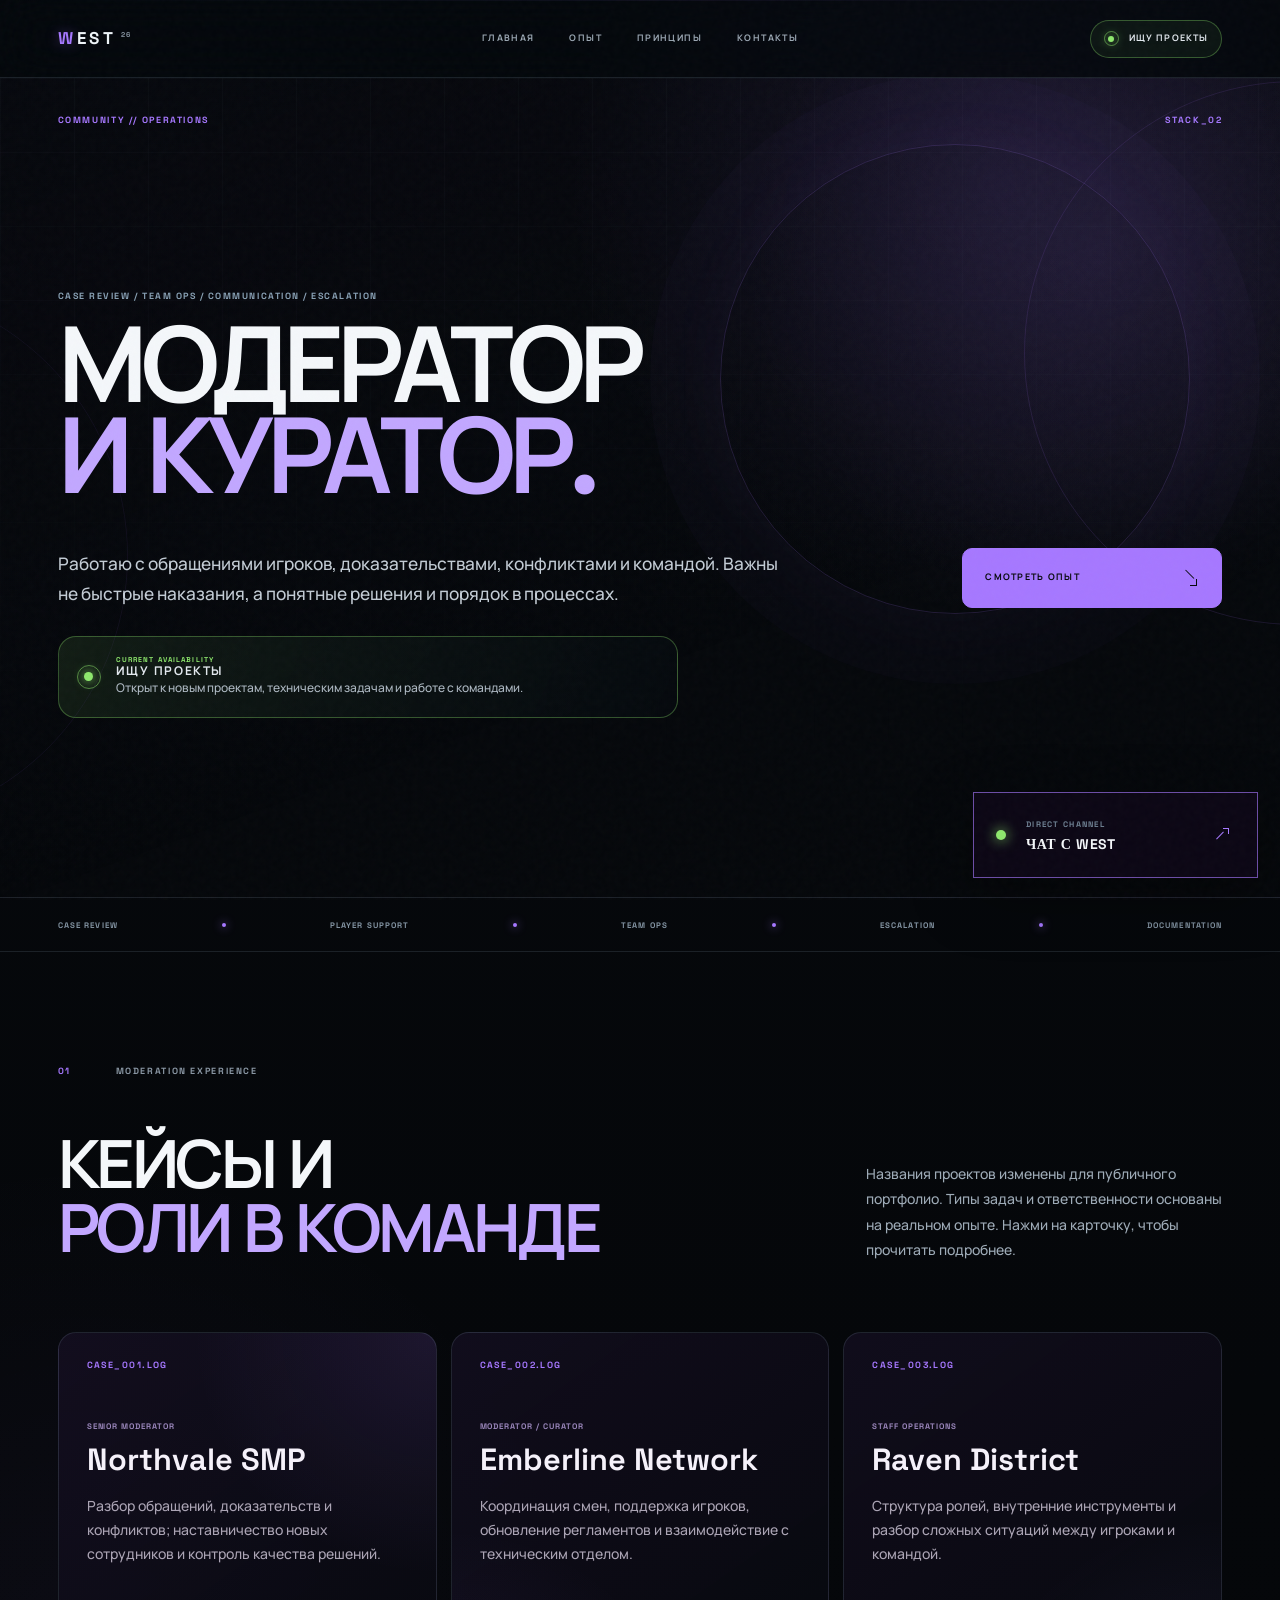
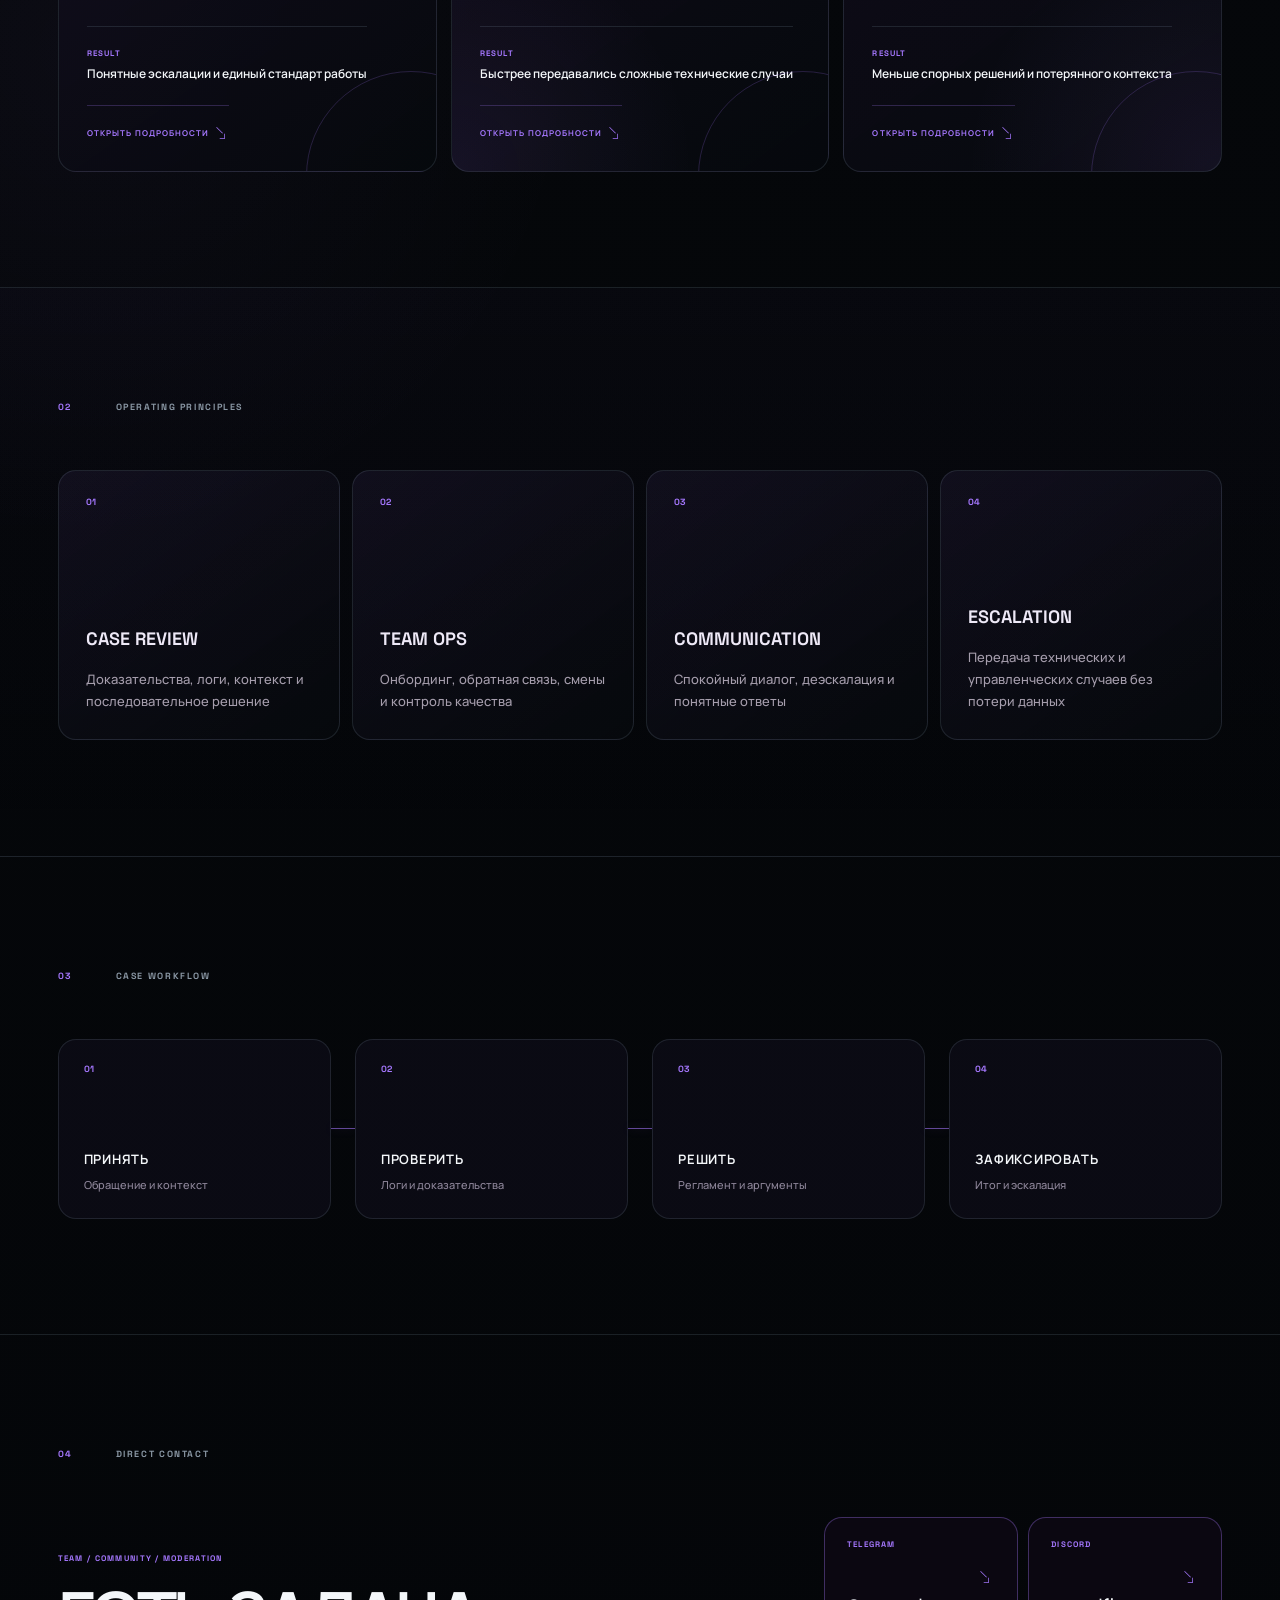
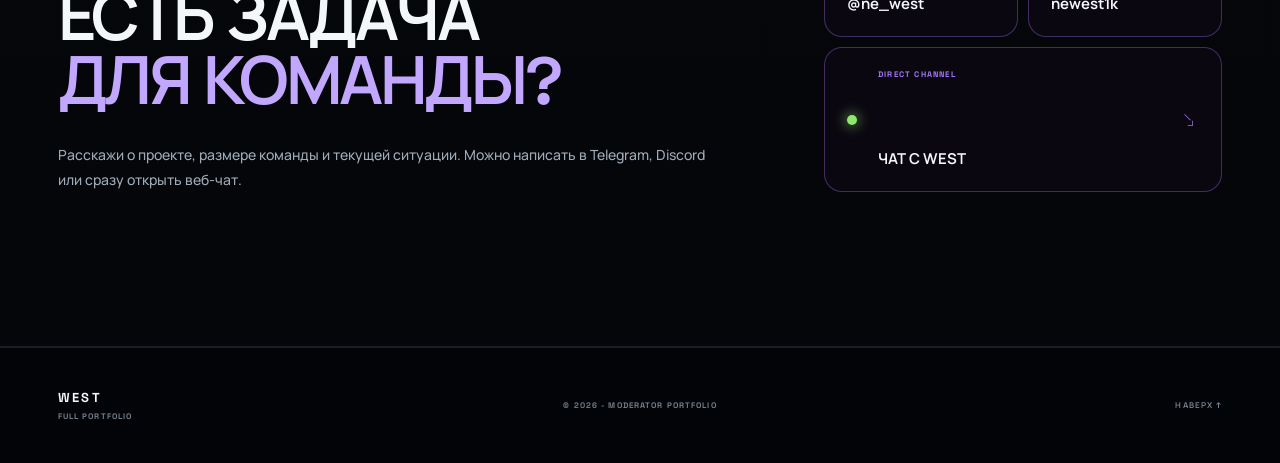
==== commit 0432bc43: "Bundle portfolio fonts locally" ====
--- a/moderator/index.html
+++ b/moderator/index.html
@@ -13,8 +13,8 @@
     <meta name="twitter:card" content="summary_large_image" />
     <meta name="twitter:image" content="https://west1kfull.github.io/og-v2.png" />
     <title>WEST — Moderator Portfolio</title>
-    <script type="module" crossorigin src="/moderator/assets/index-Ivk7HpzS.js"></script>
-    <link rel="stylesheet" crossorigin href="/moderator/assets/index-BBOfmyeH.css">
+    <script type="module" crossorigin src="/moderator/assets/index-FTaCDOTS.js"></script>
+    <link rel="stylesheet" crossorigin href="/moderator/assets/index-Bu9LqZHc.css">
   </head>
   <body>
     <div id="app"></div>
--- a/moderator/assets/index-Bu9LqZHc.css
+++ b/moderator/assets/index-Bu9LqZHc.css
@@ -0,0 +1 @@
+.contact-gate[data-v-df534f27]{position:relative}.contact-gate-content[data-v-df534f27]{transition:filter .35s,opacity .35s,transform .35s}.contact-gate.is-locked[data-v-df534f27]{min-height:260px}.contact-gate.is-locked .contact-gate-content[data-v-df534f27]{filter:blur(9px);opacity:.22;pointer-events:none;-webkit-user-select:none;user-select:none;transform:scale(.99)}.contact-gate-message[data-v-df534f27]{--status-color:var(--accent);z-index:3;border:1px solid rgba(var(--accent-rgb), .48);border-radius:var(--radius-md);width:min(520px,100% - 32px);box-shadow:0 24px 70px #00000080, 0 0 46px rgba(var(--accent-rgb), .1);-webkit-backdrop-filter:blur(18px);backdrop-filter:blur(18px);text-align:left;background:#05090ee6;grid-template-columns:24px 1fr;gap:16px;padding:22px;display:grid;position:absolute;top:50%;left:50%;transform:translate(-50%,-50%)}.contact-gate-message .status-orbit[data-v-df534f27]{flex-basis:24px;width:24px;min-width:24px;height:24px}.contact-gate-message div[data-v-df534f27]{gap:7px;display:grid}.contact-gate-message small[data-v-df534f27]{color:var(--accent);font:700 7px/1 var(--font-display);letter-spacing:.17em}.contact-gate-message strong[data-v-df534f27]{color:var(--text);font:700 15px/1.15 var(--font-display);letter-spacing:.08em}.contact-gate-message p[data-v-df534f27]{color:var(--text-soft);margin:0;font-size:12px;line-height:1.6}@media (width<=640px){.contact-gate-message[data-v-df534f27]{grid-template-columns:20px 1fr;padding:18px}.contact-gate-message .status-orbit[data-v-df534f27]{flex-basis:20px;width:20px;min-width:20px;height:20px}}@font-face{font-family:Manrope;font-style:normal;font-weight:400 700;font-display:swap;src:url(/moderator/assets/manrope-cyrillic-Dvxsihut.woff2)format("woff2");unicode-range:U+301,U+400-45F,U+490-491,U+4B0-4B1,U+2116}@font-face{font-family:Manrope;font-style:normal;font-weight:400 700;font-display:swap;src:url(/moderator/assets/manrope-latin-DHIcAJRg.woff2)format("woff2");unicode-range:U+??,U+131,U+152-153,U+2BB-2BC,U+2C6,U+2DA,U+2DC,U+304,U+308,U+329,U+2000-206F,U+20AC,U+2122,U+2191,U+2193,U+2212,U+2215,U+FEFF,U+FFFD}@font-face{font-family:Space Grotesk;font-style:normal;font-weight:500 700;font-display:swap;src:url(/moderator/assets/space-grotesk-latin-ext-D9tNdqV9.woff2)format("woff2");unicode-range:U+100-2BA,U+2BD-2C5,U+2C7-2CC,U+2CE-2D7,U+2DD-2FF,U+304,U+308,U+329,U+1D00-1DBF,U+1E00-1E9F,U+1EF2-1EFF,U+2020,U+20A0-20AB,U+20AD-20C0,U+2113,U+2C60-2C7F,U+A720-A7FF}@font-face{font-family:Space Grotesk;font-style:normal;font-weight:500 700;font-display:swap;src:url(/moderator/assets/space-grotesk-latin-BhU9QXUp.woff2)format("woff2");unicode-range:U+??,U+131,U+152-153,U+2BB-2BC,U+2C6,U+2DA,U+2DC,U+304,U+308,U+329,U+2000-206F,U+20AC,U+2122,U+2191,U+2193,U+2212,U+2215,U+FEFF,U+FFFD}:root{--lightningcss-light: ;--lightningcss-dark:initial;color-scheme:dark;--bg:#05070a;--bg-deep:#020305;--surface:#091018;--surface-raised:#0d1620;--surface-soft:#0d1620b8;--line:#a4bbd224;--line-strong:#a4bbd247;--text:#f4f7fa;--text-soft:#c3ccd5;--muted:#8996a3;--cyan:#49adff;--cyan-soft:#83c9ff;--violet:#a678ff;--violet-soft:#c2a7ff;--coral:#ff6680;--coral-soft:#ff91a3;--green:#8ee86d;--amber:#f7ba55;--red:#ff5f73;--accent:var(--cyan);--accent-soft:var(--cyan-soft);--accent-rgb:73, 173, 255;--page-width:1480px;--gutter:clamp(20px, 4.5vw, 72px);--space:var(--gutter);--section-space:clamp(78px, 9vw, 132px);--radius-sm:10px;--radius-md:18px;--radius-lg:26px;--shadow-card:0 24px 80px #00000047;--font-display:"Space Grotesk", "Manrope", system-ui, sans-serif;--font-body:"Manrope", system-ui, sans-serif;font-family:var(--font-body);background:var(--bg);color:var(--text);scroll-behavior:smooth}.page-home{--accent:var(--coral);--accent-soft:var(--coral-soft);--accent-rgb:255, 102, 128}.page-technical{--accent:var(--cyan);--accent-soft:var(--cyan-soft);--accent-rgb:73, 173, 255}.page-moderator{--accent:var(--violet);--accent-soft:var(--violet-soft);--accent-rgb:166, 120, 255}.site-shell.site-status-busy{--accent:var(--amber);--accent-soft:#ffd38a;--accent-rgb:247, 186, 85}.site-shell.site-status-vacation{--accent:#8f8cff;--accent-soft:#bbb9ff;--accent-rgb:143, 140, 255}.site-shell.site-status-unavailable{--accent:var(--red);--accent-soft:#ff9aaa;--accent-rgb:255, 95, 115}.site-shell.site-status-found{--accent:#52d6a0;--accent-soft:#98edc8;--accent-rgb:82, 214, 160}*,:before,:after{box-sizing:border-box}html,body,#app{background:var(--bg);min-height:100%;margin:0}body{color:var(--text);font-family:var(--font-body);-webkit-font-smoothing:antialiased;text-rendering:optimizelegibility;overflow-x:hidden}body.menu-open{overflow:hidden}a{color:inherit;text-decoration:none}button,input,textarea{color:inherit;font:inherit}button,a{-webkit-tap-highlight-color:transparent}button{margin:0}img,video{max-width:100%;display:block}::selection{background:rgba(var(--accent-rgb), .34);color:#fff}:focus-visible{outline:2px solid var(--accent);outline-offset:4px}.skip-link{z-index:1000;border-radius:var(--radius-sm);background:var(--text);color:var(--bg);padding:12px 16px;font-weight:700;transition:transform .2s;position:fixed;top:12px;left:12px;transform:translateY(-180%)}.skip-link:focus{transform:translateY(0)}.site-shell{isolation:isolate;background:radial-gradient(circle at 78% 5%, rgba(var(--accent-rgb), .11), transparent 27rem), radial-gradient(circle at 7% 45%, rgba(var(--accent-rgb), .045), transparent 31rem), linear-gradient(180deg, #06090d 0%, var(--bg) 38%, #040609 100%);min-height:100vh;position:relative;overflow:clip}.site-shell *{font-family:var(--font-display)}.page-content{z-index:2;position:relative}.page-content:focus{outline:none}.ambient-grid{z-index:-3;pointer-events:none;opacity:.3;background-image:linear-gradient(#96b4cf09 1px,#0000 1px),linear-gradient(90deg,#96b4cf09 1px,#0000 1px);background-size:76px 76px;position:fixed;inset:0;-webkit-mask-image:linear-gradient(#000 0%,#0000 82%);mask-image:linear-gradient(#000 0%,#0000 82%)}.ambient-glow{z-index:-2;pointer-events:none;border:1px solid rgba(var(--accent-rgb), .13);filter:blur(.2px);border-radius:50%;width:34rem;height:34rem;position:fixed}.ambient-glow-one{top:9%;right:-18rem}.ambient-glow-two{opacity:.55;bottom:8%;left:-26rem}.noise{z-index:60;pointer-events:none;opacity:.022;background-image:url("data:image/svg+xml,%3Csvg viewBox='0 0 180 180' xmlns='http://www.w3.org/2000/svg'%3E%3Cfilter id='n'%3E%3CfeTurbulence type='fractalNoise' baseFrequency='.82' numOctaves='3' stitchTiles='stitch'/%3E%3C/filter%3E%3Crect width='100%25' height='100%25' filter='url(%23n)'/%3E%3C/svg%3E");position:fixed;inset:0}.scan-beam{z-index:59;pointer-events:none;opacity:.07;background:linear-gradient(90deg, transparent, var(--accent), transparent);height:1px;animation:14s linear infinite scan;position:fixed;left:0;right:0}.site-header{z-index:50;width:100%;min-height:78px;padding:0 var(--gutter);border-bottom:1px solid var(--line);-webkit-backdrop-filter:blur(22px)saturate(140%);backdrop-filter:blur(22px)saturate(140%);background:#05080cc7;grid-template-columns:minmax(150px,1fr) auto minmax(150px,1fr);align-items:center;display:grid;position:sticky;top:0}.wordmark{color:#eef4f8;width:max-content;font:700 17px/1 var(--font-display);letter-spacing:.23em}.wordmark span{color:var(--accent);text-shadow:0 0 14px rgba(var(--accent-rgb), .38)}.wordmark sup{color:var(--muted);letter-spacing:.06em;margin-left:4px;font-size:7px}.site-header nav{align-items:center;gap:clamp(20px,2.7vw,44px);display:flex}.site-header nav a{color:#9ca8b4;font:700 9px/1 var(--font-display);letter-spacing:.16em;padding:30px 0;transition:color .22s;position:relative}.site-header nav a:after{content:"";background:var(--accent);height:1px;transition:right .25s;position:absolute;bottom:21px;left:0;right:100%}.site-header nav a:hover{color:#fff}.site-header nav a:hover:after{right:0}.header-side{justify-self:end;align-items:center;gap:12px;display:flex}.menu-toggle{border:1px solid var(--line);border-radius:var(--radius-sm);cursor:pointer;background:#ffffff06;width:44px;height:44px;display:none}.menu-toggle span{background:var(--text);width:18px;height:1px;margin:5px auto;transition:transform .22s;display:block}.menu-toggle[aria-expanded=true] span:first-child{transform:translateY(3px)rotate(45deg)}.menu-toggle[aria-expanded=true] span:last-child{transform:translateY(-3px)rotate(-45deg)}.live-status{--status-color:var(--green);border:1px solid color-mix(in srgb, var(--status-color), transparent 68%);background:color-mix(in srgb, var(--status-color), transparent 94%);border-radius:999px;align-items:center;gap:10px;min-height:38px;padding:0 13px;display:inline-flex}.live-status.status-busy{--status-color:var(--amber)}.live-status.status-unavailable{--status-color:var(--red)}.live-status.status-vacation{--status-color:var(--violet)}.live-status.status-found{--status-color:#52d6a0}.status-orbit{aspect-ratio:1;border:1px solid color-mix(in srgb, var(--status-color), transparent 50%);border-radius:50%;flex:0 0 15px;place-items:center;width:15px;min-width:15px;height:15px;animation:2s ease-out infinite orbit-pulse;display:grid}.status-orbit i{background:var(--status-color);width:6px;height:6px;box-shadow:0 0 11px var(--status-color);border-radius:50%;animation:1.25s ease-in-out infinite dot-blink}.status-copy{gap:2px;font-style:normal;display:grid}.status-copy strong{color:#e2e8ee;font:700 9px/1 var(--font-display);letter-spacing:.13em}.status-copy small{color:var(--status-color);font:700 7px/1 var(--font-display);letter-spacing:.16em}.status-copy em{color:#aeb9c3;max-width:520px;font:500 12px/1.55 var(--font-body);font-style:normal}.live-status.is-prominent{border-radius:var(--radius-md);background:linear-gradient(115deg, color-mix(in srgb, var(--status-color), transparent 90%), #060a0fc7);gap:15px;width:100%;min-height:82px;padding:16px 18px}.live-status.is-prominent .status-orbit{flex-basis:24px;width:24px;min-width:24px;height:24px}.live-status.is-prominent .status-orbit i{width:9px;height:9px}.live-status.is-prominent .status-copy strong{font-size:12px}.site-footer{z-index:3;min-height:116px;padding:28px var(--gutter);border-top:1px solid var(--line);background:#030508e6;grid-template-columns:1fr auto 1fr;align-items:center;gap:24px;display:grid;position:relative}.footer-brand{gap:5px;width:max-content;display:grid}.footer-brand strong{color:var(--text);letter-spacing:.18em;font-size:13px}.footer-brand span,.site-footer p,.to-top{color:#74818e;font:700 8px/1.4 var(--font-display);letter-spacing:.14em;text-transform:uppercase}.site-footer p{text-align:center;margin:0}.to-top{justify-self:end;transition:color .2s,transform .2s}.to-top:hover,.footer-brand:hover span{color:var(--accent)}.to-top:hover{transform:translateY(-3px)}@media (width<=1050px){.site-header{grid-template-columns:1fr auto}.site-header nav{padding:24px var(--gutter) 30px;border-bottom:1px solid var(--line);-webkit-backdrop-filter:blur(22px);backdrop-filter:blur(22px);opacity:0;visibility:hidden;background:#04070bf7;gap:0;transition:opacity .22s,transform .22s,visibility .22s;display:grid;position:fixed;inset:78px 0 auto;transform:translateY(-12px)}.site-header nav.is-open{opacity:1;visibility:visible;transform:translateY(0)}.site-header nav a{border-bottom:1px solid var(--line);padding:17px 0;font-size:11px}.site-header nav a:after{display:none}.menu-toggle{display:block}}@media (width<=700px){.site-header{min-height:70px;padding-inline:16px}.site-header nav{padding-inline:18px;inset-block-start:70px}.wordmark{font-size:15px}.header-side>.live-status{min-height:34px;padding-inline:9px}.header-side .status-copy strong{text-overflow:ellipsis;white-space:nowrap;max-width:84px;font-size:7px;overflow:hidden}.site-footer{text-align:center;grid-template-columns:1fr;justify-items:center;min-height:154px}.footer-brand,.to-top{justify-self:center}}.hero{min-height:min(820px,100vh - 78px);padding:clamp(78px, 9vw, 132px) var(--gutter) clamp(70px, 8vw, 110px);border-bottom:1px solid var(--line);flex-direction:column;justify-content:center;display:flex;position:relative;overflow:hidden}.hero-grid{pointer-events:none;opacity:.2;background-image:linear-gradient(var(--line) 1px, transparent 1px), linear-gradient(90deg, var(--line) 1px, transparent 1px);background-size:74px 74px;animation:24s linear infinite grid-drift;position:absolute;inset:0;-webkit-mask-image:linear-gradient(#000,#0000 92%);mask-image:linear-gradient(#000,#0000 92%)}.hero:before{aspect-ratio:1;border:1px solid rgba(var(--accent-rgb), .17);content:"";width:min(37vw,470px);box-shadow:0 0 0 70px rgba(var(--accent-rgb), .018), 0 0 70px rgba(var(--accent-rgb), .04);border-radius:50%;animation:8s ease-in-out infinite halo-breathe;position:absolute;top:8%;right:7%}.hero-kicker{top:38px;right:var(--gutter);left:var(--gutter);color:var(--accent);font:700 9px/1 var(--font-display);letter-spacing:.18em;justify-content:space-between;display:flex;position:absolute}.hero-overline{z-index:2;color:#89a1b5;font:700 9px/1.5 var(--font-display);letter-spacing:.17em;margin:20px 0 18px;position:relative}.role-title{z-index:2;max-width:1100px;color:var(--text);font:700 clamp(56px, 8.2vw, 124px)/.86 var(--font-display);letter-spacing:-.065em;text-transform:uppercase;margin:0;position:relative}.role-title span{display:block}.role-title span:last-child{color:var(--accent-soft)}.hero-bottom{z-index:2;justify-content:space-between;align-items:end;gap:48px;margin-top:46px;display:flex;position:relative}.hero-bottom>p{max-width:730px;color:var(--text-soft);font:500 clamp(15px, 1.35vw, 20px)/1.7 var(--font-body);margin:0}.primary-action{border:1px solid var(--accent);border-radius:var(--radius-sm);background:var(--accent);color:#07090c;min-width:260px;min-height:60px;font:700 9px/1 var(--font-display);letter-spacing:.14em;justify-content:space-between;align-items:center;padding:0 22px;transition:transform .25s,box-shadow .25s;display:flex}.primary-action:hover{box-shadow:0 16px 45px rgba(var(--accent-rgb), .2);transform:translateY(-4px)}.hero-status{z-index:2;width:min(620px,100%);margin-top:28px;position:relative}.css-arrow{flex:0 0 20px;width:20px;height:20px;display:block;position:relative}.css-arrow:before{content:"";transform-origin:100%;background:currentColor;width:12px;height:1px;position:absolute;top:10px;left:3px;transform:rotate(45deg)}.css-arrow:after{content:"";border-bottom:1px solid;border-right:1px solid;width:7px;height:7px;position:absolute;bottom:2px;right:2px}.section{width:min(100%, calc(var(--page-width) + var(--gutter) * 2));padding:var(--section-space) var(--gutter);border-bottom:1px solid var(--line);margin:0 auto;position:relative}.section-label{color:var(--muted);font:700 9px/1 var(--font-display);letter-spacing:.18em;grid-template-columns:58px 1fr;margin-bottom:clamp(34px,5vw,58px);display:grid}.section-label span:first-child{color:var(--accent)}.section-heading{grid-template-columns:minmax(0,1.25fr) minmax(280px,.62fr);align-items:end;gap:clamp(38px,7vw,100px);margin-bottom:clamp(42px,6vw,70px);display:grid}.section-heading h2,.contact-channel h2{color:var(--text);font:650 clamp(40px, 5.2vw, 76px)/.96 var(--font-display);letter-spacing:-.052em;margin:0}.section-heading h2 em,.contact-channel h2 em{color:var(--accent-soft);font-style:normal}.section-heading>p,.channel-layout>div>p{color:#9eabb7;font:500 14px/1.8 var(--font-body);margin:0}.signal-strip{min-height:54px;padding:0 var(--gutter);border-bottom:1px solid var(--line);color:#8495a4;font:700 8px/1 var(--font-display);letter-spacing:.14em;justify-content:space-between;align-items:center;gap:22px;display:flex;overflow:hidden}.signal-strip i{background:var(--accent);width:4px;height:4px;box-shadow:0 0 10px var(--accent);border-radius:50%;flex:0 0 4px;animation:1.4s ease-in-out infinite dot-blink}.case-grid{grid-template-columns:repeat(3,minmax(0,1fr));gap:14px;display:grid}.case-card{border:1px solid var(--line);border-radius:var(--radius-md);background:radial-gradient(circle at 100% 0%, rgba(var(--accent-rgb), .1), transparent 42%), linear-gradient(145deg, #171025b8, #06090de0);min-height:440px;color:var(--text);text-align:left;cursor:pointer;flex-direction:column;padding:28px;transition:transform .32s,border-color .32s,box-shadow .32s;display:flex;position:relative;overflow:hidden}.case-card:before{border:1px solid rgba(var(--accent-rgb), .2);content:"";border-radius:50%;width:210px;height:210px;position:absolute;bottom:-110px;right:-80px}.case-card:hover,.case-card:focus-visible{border-color:rgba(var(--accent-rgb), .52);box-shadow:var(--shadow-card);transform:translateY(-7px)}.case-code{color:var(--accent);font:700 9px/1 var(--font-display);letter-spacing:.16em}.case-card>span{color:#9b87bc;font:700 8px/1 var(--font-display);letter-spacing:.12em;text-transform:uppercase;margin-top:52px}.case-card h3{color:#f5f1fa;font:650 clamp(25px, 2.4vw, 34px)/1.05 var(--font-display);margin:14px 0 18px}.case-card p{color:#aba4b4;font:500 14px/1.72 var(--font-body);margin:0}.case-card footer{border-top:1px solid var(--line);gap:8px;margin-top:auto;padding-top:22px;display:grid}.case-card footer small{color:var(--accent);font:700 8px/1 var(--font-display);letter-spacing:.15em}.case-card footer strong{font:600 12px/1.5 var(--font-body)}.card-open-hint{z-index:2;border-top:1px solid rgba(var(--accent-rgb), .24);color:var(--accent);font:700 8px/1 var(--font-display);letter-spacing:.13em;justify-content:space-between;align-items:center;margin-top:22px;padding-top:17px;display:flex;position:relative}.card-open-hint .css-arrow{transform:scale(.72)}.moderation-grid{grid-template-columns:repeat(4,minmax(0,1fr));gap:12px;display:grid}.moderation-card{border:1px solid var(--line);border-radius:var(--radius-md);background:linear-gradient(145deg, rgba(var(--accent-rgb), .065), #070a0eb3);flex-direction:column;min-height:270px;padding:27px;transition:transform .28s,border-color .28s;display:flex}.moderation-card:hover{border-color:rgba(var(--accent-rgb), .45);transform:translateY(-6px)}.moderation-card span{color:var(--accent);font:700 9px/1 var(--font-display)}.moderation-card h3{color:#eee9f7;font:650 18px/1.15 var(--font-display);margin:auto 0 18px}.moderation-card p{color:#a69ead;font:500 13px/1.7 var(--font-body);margin:0}.process-track{grid-template-columns:1fr 24px 1fr 24px 1fr 24px 1fr;align-items:center;display:grid}.process-track>div{border:1px solid var(--line);border-radius:var(--radius-md);background:rgba(var(--accent-rgb), .045);flex-direction:column;min-height:180px;padding:25px;display:flex}.process-track>div span{color:var(--accent);font:700 9px/1 var(--font-display)}.process-track>div strong{font:650 13px/1.25 var(--font-display);letter-spacing:.06em;margin-top:auto}.process-track>div small{color:#8f879b;font:500 11px/1.4 var(--font-body);margin-top:9px}.process-track>i{background:rgba(var(--accent-rgb), .58);height:1px;box-shadow:0 0 10px rgba(var(--accent-rgb), .25)}.contact-channel{padding-bottom:clamp(105px,11vw,160px)}.channel-layout{grid-template-columns:1fr minmax(320px,.6fr);align-items:end;gap:clamp(44px,8vw,110px);display:grid}.channel-layout>div>small{color:var(--accent);font:700 8px/1 var(--font-display);letter-spacing:.16em;margin-bottom:24px;display:block}.channel-layout>div>p{max-width:720px;margin-top:28px}.chat-entry-card{--card-color:var(--accent);border:1px solid rgba(var(--accent-rgb), .44);border-radius:var(--radius-md);background:linear-gradient(145deg, rgba(var(--accent-rgb), .09), #05090eeb);min-height:160px;color:var(--text);text-align:left;cursor:pointer;grid-template-rows:auto 1fr;grid-template-columns:18px 1fr 24px;gap:14px 15px;padding:30px 34px;transition:transform .28s,border-color .28s,box-shadow .28s;display:grid}.chat-entry-card:hover{border-color:var(--accent);box-shadow:0 20px 60px rgba(var(--accent-rgb), .13);transform:translateY(-6px)}.channel-dot{background:var(--green);width:10px;height:10px;box-shadow:0 0 13px var(--green);border-radius:50%;grid-row:1/3;align-self:center;animation:1.2s ease-in-out infinite dot-blink}.chat-entry-card small{color:#7e8d9c;font:700 8px/1 var(--font-display);letter-spacing:.15em}.chat-entry-card strong{font:700 17px/1 var(--font-display);align-self:end}.chat-entry-card .css-arrow{color:var(--accent);grid-area:1/3/3;align-self:center}.details-backdrop{--modal-accent:var(--cyan);z-index:200;-webkit-backdrop-filter:blur(14px);backdrop-filter:blur(14px);background:#020407d6;place-items:center;padding:clamp(12px,4vw,54px);display:grid;position:fixed;inset:0}.details-backdrop.theme-violet{--modal-accent:var(--violet)}.details-dialog{border:1px solid color-mix(in srgb, var(--modal-accent), transparent 48%);border-radius:var(--radius-lg);background:radial-gradient(circle at 90% 0%, color-mix(in srgb, var(--modal-accent), transparent 88%), transparent 35%), #070b10;width:min(940px,100%);max-height:92dvh;position:relative;overflow:auto;box-shadow:0 36px 130px #000000a6}.details-dialog-head{z-index:3;border-bottom:1px solid var(--line);border-radius:var(--radius-lg) var(--radius-lg) 0 0;-webkit-backdrop-filter:blur(16px);backdrop-filter:blur(16px);background:#070b10ed;justify-content:space-between;align-items:center;min-height:74px;padding:16px clamp(20px,4vw,42px);display:flex;position:sticky;top:0}.details-dialog-head>div{flex-wrap:wrap;gap:10px 20px;display:flex}.details-dialog-head span,.details-dialog-head small{font:700 8px/1 var(--font-display);letter-spacing:.15em}.details-dialog-head span{color:var(--modal-accent)}.details-dialog-head small{color:var(--muted)}.details-close{border:1px solid var(--line);cursor:pointer;background:#ffffff06;border-radius:50%;flex:0 0 40px;width:40px;height:40px;position:relative}.details-close i{background:#dce5ed;width:15px;height:1px;position:absolute;top:19px;left:12px;transform:rotate(45deg)}.details-close i:last-child{transform:rotate(-45deg)}.details-dialog-body{padding:clamp(30px,6vw,68px)}.details-overline{color:var(--modal-accent);font:700 8px/1 var(--font-display);letter-spacing:.18em;margin:0 0 18px}.details-dialog h2{max-width:760px;color:var(--text);font:650 clamp(38px, 6vw, 72px)/.96 var(--font-display);letter-spacing:-.045em;margin:0}.details-intro{color:#b7c1ca;max-width:800px;font:500 clamp(14px, 1.5vw, 18px)/1.75 var(--font-body);margin:28px 0 0}.details-work{margin-top:48px}.details-work h3{color:#778795;font:700 8px/1 var(--font-display);letter-spacing:.16em;margin:0 0 18px}.details-work ol{border-top:1px solid var(--line);margin:0;padding:0;list-style:none}.details-work li{border-bottom:1px solid var(--line);grid-template-columns:50px 1fr;align-items:center;min-height:76px;padding:17px 0;display:grid}.details-work li>span{color:var(--modal-accent);font:700 8px/1 var(--font-display)}.details-work li p{color:#d1d8df;font:500 14px/1.65 var(--font-body);margin:0}.details-result{border-left:2px solid var(--modal-accent);border-radius:0 var(--radius-sm) var(--radius-sm) 0;background:color-mix(in srgb, var(--modal-accent), transparent 94%);margin-top:40px;padding:23px 25px}.details-result small{color:var(--modal-accent);font:700 8px/1 var(--font-display);letter-spacing:.15em}.details-result p{color:#c2ccd5;font:500 14px/1.7 var(--font-body);margin:12px 0 0}.state-closed{color:var(--red)}.state-unknown{color:var(--amber)}@media (width<=1050px){.section-heading,.channel-layout,.case-grid{grid-template-columns:1fr}.case-card{min-height:390px}.moderation-grid{grid-template-columns:repeat(2,minmax(0,1fr))}}@media (width<=700px){.hero{min-height:auto;padding:112px 18px 64px}.hero:before{width:280px;top:58px;right:-100px}.hero-kicker{font-size:7px;top:30px;left:18px;right:18px}.role-title{font-size:clamp(48px,15vw,74px);line-height:.9}.hero-bottom{flex-direction:column;align-items:stretch}.primary-action{width:100%;min-width:0}.section{padding:76px 18px}.section-label{grid-template-columns:42px 1fr}.section-heading h2,.contact-channel h2{font-size:clamp(36px,11vw,54px)}.signal-strip{justify-content:flex-start;overflow-x:auto}.signal-strip span{flex:none}.moderation-grid{grid-template-columns:1fr}.moderation-card{min-height:220px}.process-track{grid-template-columns:1fr;gap:8px}.process-track>i{justify-self:center;width:1px;height:20px}.chat-entry-card{min-height:140px;padding:24px 22px}.details-backdrop{align-items:end;padding:7px}.details-dialog{border-radius:var(--radius-md) var(--radius-md) 0 0;max-height:95dvh}.details-dialog-head{border-radius:var(--radius-md) var(--radius-md) 0 0}.details-dialog-body{padding:30px 20px}.details-work li{grid-template-columns:36px 1fr;align-items:start}}.reveal{opacity:0;transition:opacity .72s,transform .72s cubic-bezier(.2,.72,.2,1);transform:translateY(24px)}.reveal.is-visible{opacity:1;transform:translateY(0)}.details-enter-active,.details-leave-active{transition:opacity .25s}.details-enter-active .details-dialog,.details-leave-active .details-dialog{transition:transform .34s cubic-bezier(.2,.8,.2,1),opacity .25s}.details-enter-from,.details-leave-to{opacity:0}.details-enter-from .details-dialog,.details-leave-to .details-dialog{opacity:0;transform:translateY(24px)scale(.98)}@keyframes scan{0%{top:-2px}to{top:100vh}}@keyframes grid-drift{to{background-position:74px 74px}}@keyframes halo-breathe{0%,to{opacity:.58;transform:scale(.97)}50%{opacity:1;transform:scale(1.04)}}@keyframes dot-blink{50%{opacity:.32}}@keyframes orbit-pulse{0%{box-shadow:0 0 0 0 color-mix(in srgb, var(--status-color), transparent 42%)}to{box-shadow:0 0 0 10px #0000}}@media (prefers-reduced-motion:reduce){*,:before,:after{scroll-behavior:auto!important;transition-duration:.001ms!important;animation-duration:.001ms!important;animation-iteration-count:1!important}.reveal{opacity:1;transform:none}}.chat-dock{--chat-accent:var(--accent);--footer-lift:0px;right:22px;bottom:calc(22px + var(--footer-lift));z-index:45;transition:bottom .12s linear;position:fixed}.chat-launcher{text-align:left;border:1px solid color-mix(in srgb, var(--chat-accent), transparent 38%);-webkit-backdrop-filter:blur(16px);backdrop-filter:blur(16px);cursor:pointer;background:#050d15ed;grid-template-columns:16px 1fr 22px;align-items:center;gap:14px;width:285px;min-height:86px;padding:18px 22px;transition:transform .28s,border-color .28s,box-shadow .28s;display:grid;position:relative;box-shadow:0 18px 60px #00000057}.page-moderator .chat-launcher{background:#0d0817f0}.chat-launcher:hover{border-color:var(--chat-accent);box-shadow:0 23px 75px color-mix(in srgb, var(--chat-accent), transparent 84%);transform:translateY(-6px)}.launcher-dot{--dot-color:var(--green);background:var(--dot-color);width:10px;height:10px;box-shadow:0 0 13px var(--dot-color);border-radius:50%;animation:1.15s steps(2,end) infinite chat-dot}.status-busy .launcher-dot{--dot-color:var(--amber)}.status-unavailable .launcher-dot{--dot-color:var(--red)}.status-vacation .launcher-dot{--dot-color:var(--violet)}.status-found .launcher-dot{--dot-color:#52d6a0}.chat-launcher>span:nth-child(2),.chat-header>div>span:last-child{gap:9px;display:grid}.chat-launcher small,.chat-header small{color:#6f8294;letter-spacing:.16em;font:700 8px/1 Space Grotesk}.chat-launcher strong,.chat-header strong{letter-spacing:.04em;font:700 14px/1 Space Grotesk}.launcher-arrow{width:18px;height:18px;color:var(--chat-accent);position:relative}.launcher-arrow:before{content:"";background:currentColor;width:10px;height:1px;position:absolute;top:9px;left:2px;transform:rotate(-45deg)}.launcher-arrow:after{content:"";border-top:1px solid;border-right:1px solid;width:6px;height:6px;position:absolute;top:2px;right:2px}.chat-launcher>b{background:var(--chat-accent);color:#071019;border-radius:20px;place-items:center;min-width:23px;height:23px;padding:0 5px;font:800 9px/1 Space Grotesk;display:grid;position:absolute;top:-8px;right:-8px}.chat-window{border:1px solid color-mix(in srgb, var(--chat-accent), transparent 35%);-webkit-backdrop-filter:blur(22px);backdrop-filter:blur(22px);background:#050b11f7;flex-direction:column;width:min(410px,100vw - 24px);height:min(660px,100vh - 35px);animation:.3s cubic-bezier(.2,.8,.2,1) chat-open;display:flex;overflow:hidden;box-shadow:0 28px 90px #0000008c}.page-moderator .chat-window{background:#0c0813fa}.chat-window.admin-mode{width:min(1040px,100vw - 44px);height:min(760px,100vh - 44px)}.chat-header{border-bottom:1px solid color-mix(in srgb, var(--chat-accent), transparent 65%);background:color-mix(in srgb, var(--chat-accent), transparent 95%);flex:0 0 78px;justify-content:space-between;align-items:center;padding:0 20px;display:flex}.chat-header>div{align-items:center;gap:14px;display:flex}.chat-header>button{border:1px solid var(--line);color:#8b99a7;cursor:pointer;background:0 0;width:34px;height:34px;font-size:22px}.chat-header>button:hover{border-color:var(--chat-accent);color:#fff}.chat-auth{flex-direction:column;flex:1;justify-content:center;padding:34px;display:flex}.chat-auth>span{color:var(--chat-accent);letter-spacing:.17em;font:700 8px/1 Space Grotesk}.chat-auth h3{margin:16px 0 12px;font:600 27px/1.05 Space Grotesk}.chat-auth p{color:#8998a6;margin:0 0 28px;font-size:13px;line-height:1.7}.chat-auth input,.chat-search input{border:1px solid var(--line);color:#fff;background:#010509b8;outline:none;width:100%;height:50px;padding:0 14px}.chat-auth input:focus,.chat-search input:focus{border-color:var(--chat-accent)}.chat-auth>button{border:1px solid var(--chat-accent);background:var(--chat-accent);color:#071019;letter-spacing:.14em;cursor:pointer;height:52px;margin-top:10px;font:800 10px/1 Space Grotesk}.platform-switch{grid-template-columns:1fr 1fr;margin-bottom:10px;display:grid}.platform-switch button{border:1px solid var(--line);color:#758391;letter-spacing:.12em;cursor:pointer;background:0 0;height:40px;font:700 8px/1 Space Grotesk}.platform-switch button.active{border-color:var(--chat-accent);color:var(--chat-accent);background:color-mix(in srgb, var(--chat-accent), transparent 92%)}.status-warning{color:var(--red);margin-top:15px;line-height:1.5}.visitor-profile,.conversation-bar{border-bottom:1px solid var(--line);color:#81909d;letter-spacing:.1em;text-transform:uppercase;justify-content:space-between;align-items:center;min-height:47px;padding:0 16px;font:600 8px/1 Space Grotesk;display:flex}.visitor-profile button,.conversation-bar button{color:var(--chat-accent);font:inherit;cursor:pointer;background:0 0;border:0}.message-list{scrollbar-color:color-mix(in srgb, var(--chat-accent), transparent 45%) transparent;flex-direction:column;flex:1;gap:11px;min-height:0;padding:18px;display:flex;overflow-y:auto}.message{border:1px solid var(--line);background:#0e171fb3;gap:7px;max-width:82%;padding:11px 13px;display:grid}.message.mine{border-color:color-mix(in srgb, var(--chat-accent), transparent 60%);background:color-mix(in srgb, var(--chat-accent), transparent 90%);align-self:flex-end}.message.theirs{align-self:flex-start}.message p{white-space:pre-wrap;overflow-wrap:anywhere;margin:0;font-size:13px;line-height:1.55}.message time{color:#667482;font:500 8px/1 Space Grotesk}.message time em{color:color-mix(in srgb, var(--chat-accent), #fff 15%);font-style:normal}.message-file{text-align:left;border:1px solid var(--line);cursor:pointer;background:#02060a80;gap:5px;padding:10px;display:grid}.message-file span{color:var(--chat-accent);letter-spacing:.14em;font:700 7px/1 Space Grotesk}.message-file strong{text-overflow:ellipsis;color:#dce5ed;font-size:11px;overflow:hidden}.message-file small{color:#71808e;font-size:8px}.status-banner{color:var(--amber);background:#ffbf4b14;border-top:1px solid #ffbf4b40;padding:9px 15px;font-size:10px;line-height:1.4}.chat-compose{border-top:1px solid var(--line);background:#03070bd9;flex:none;grid-template-columns:38px 1fr 42px;gap:8px;min-height:76px;padding:11px;display:grid;position:relative}.chat-compose textarea{resize:none;border:1px solid var(--line);color:#fff;background:#0c131aa6;outline:none;min-height:52px;max-height:100px;padding:11px 12px;font-size:12px}.chat-compose textarea:focus{border-color:var(--chat-accent)}.chat-compose>button,.attach-button{border:1px solid var(--chat-accent);background:var(--chat-accent);color:#071019;cursor:pointer;place-items:center;width:100%;height:52px;font:700 20px/1 Space Grotesk;display:grid}.attach-button{border-color:var(--line);color:var(--chat-accent);background:0 0}.attach-button input{display:none}.chat-compose>button:disabled{opacity:.35;cursor:not-allowed}.attach-button:has(input:disabled){opacity:.35;cursor:not-allowed}.file-chip{border:1px solid var(--line);color:#91a0ae;grid-column:1/-1;justify-content:space-between;align-items:center;padding:7px 9px;font-size:9px;display:flex}.file-chip button{color:var(--red);cursor:pointer;background:0 0;border:0}.chat-error{color:#ff8998;background:#ff5c7014;border-top:1px solid #ff5c704d;flex:none;margin:0;padding:9px 14px;font-size:10px}.empty-state{color:#536271;letter-spacing:.16em;margin:auto;font:700 9px/1 Space Grotesk}.admin-layout{flex:1;grid-template-columns:330px 1fr;min-height:0;display:grid}.admin-sidebar{border-right:1px solid var(--line);flex-direction:column;min-height:0;display:flex}.admin-status-control{border-bottom:1px solid var(--line);padding:14px}.admin-status-control>small{color:#6d7d8c;letter-spacing:.15em;margin-bottom:10px;font:700 7px/1 Space Grotesk;display:block}.admin-status-control>div{grid-template-columns:1fr 1fr;gap:5px;display:grid}.admin-status-control button{--button-status:var(--green);border:1px solid var(--line);color:#7f8d9b;letter-spacing:.08em;cursor:pointer;background:0 0;align-items:center;gap:6px;min-height:29px;padding:0 7px;font:700 7px/1 Space Grotesk;display:flex}.admin-status-control button.status-busy{--button-status:var(--amber)}.admin-status-control button.status-unavailable{--button-status:var(--red)}.admin-status-control button.status-vacation{--button-status:var(--violet)}.admin-status-control button.status-found{--button-status:#52d6a0}.admin-status-control button i{background:var(--button-status);width:5px;height:5px;box-shadow:0 0 7px var(--button-status);border-radius:50%}.admin-status-control button.active{border-color:var(--button-status);color:var(--button-status);background:color-mix(in srgb, var(--button-status), transparent 93%)}.chat-search{border:1px solid var(--line);grid-template-columns:30px 1fr;align-items:center;margin:10px;display:grid}.chat-search span{text-align:center;color:var(--chat-accent)}.chat-search input{border:0;height:38px}.session-list{flex:1;min-height:0;overflow-y:auto}.session-item{text-align:left;border:0;border-top:1px solid var(--line);cursor:pointer;background:0 0;grid-template-columns:auto 1fr;gap:6px 8px;width:100%;min-height:92px;padding:13px 42px 13px 14px;display:grid;position:relative}.session-item:hover,.session-item.active{background:color-mix(in srgb, var(--chat-accent), transparent 94%)}.session-item.active{box-shadow:inset 2px 0 var(--chat-accent)}.source-badge{color:var(--cyan);letter-spacing:.12em;border:1px solid;align-self:center;padding:4px 5px;font:800 6px/1 Space Grotesk}.source-badge.source-moderator{color:var(--violet)}.session-item strong{align-self:center;font:600 11px/1 Space Grotesk}.session-item small{color:#647482;text-transform:uppercase;grid-column:1/3;font-size:8px}.session-item p{text-overflow:ellipsis;white-space:nowrap;color:#83919f;grid-column:1/3;margin:0;font-size:10px;overflow:hidden}.session-item>b{background:var(--chat-accent);color:#071019;border-radius:14px;place-items:center;min-width:19px;height:19px;font-size:8px;display:grid;position:absolute;top:14px;right:13px}.admin-conversation{flex-direction:column;min-width:0;display:flex}.conversation-bar{min-height:58px}.conversation-bar span{gap:5px;display:grid}.conversation-bar small{color:var(--chat-accent);letter-spacing:.13em;font-size:7px}.conversation-bar strong{color:#e6edf3;font-size:12px}.conversation-bar button{color:var(--red)}.conversation-placeholder{color:#677684;text-align:center;place-items:center;gap:13px;margin:auto;display:grid}.conversation-placeholder span{color:var(--chat-accent);letter-spacing:.15em;font:700 8px/1 Space Grotesk}.conversation-placeholder strong{color:#dfe7ef;font:600 26px/1 Space Grotesk}.conversation-placeholder p{margin:0;font-size:11px}@keyframes chat-open{0%{opacity:0;transform:translateY(18px)scale(.97)}to{opacity:1;transform:none}}@keyframes chat-dot{50%{opacity:.25}}@media (width<=760px){.chat-dock{right:10px;bottom:calc(10px + var(--footer-lift))}.chat-launcher{width:244px;min-height:72px;padding:14px 16px}.chat-window,.chat-window.admin-mode{width:calc(100vw - 20px);height:calc(100dvh - 20px)}.admin-layout{grid-template-columns:1fr}.admin-sidebar{border-right:0;border-bottom:1px solid var(--line);max-height:42%}.chat-auth{padding:25px}.message{max-width:90%}}.moderator-v3 .hero,.moderator-v3 .section{width:min(100%, calc(var(--page-width) + var(--gutter) * 2));margin-inline:auto}.moderator-v3 .hero{background:radial-gradient(circle at 86% 22%, rgba(var(--accent-rgb), .1), transparent 28%), linear-gradient(160deg, #0e091633, transparent 65%)}.moderator-v3 .role-title{max-width:1050px}.moderator-v3 .case-grid{perspective:1200px}.moderator-v3 .case-card:nth-child(2){background:radial-gradient(circle at 0% 100%, rgba(var(--accent-rgb), .08), transparent 42%), linear-gradient(145deg, #171025ad, #06090de0)}.moderator-v3 .case-card:nth-child(3){background:radial-gradient(circle at 100% 100%, rgba(var(--accent-rgb), .09), transparent 44%), linear-gradient(145deg, #171025a8, #06090de6)}.moderator-skills{background:linear-gradient(180deg, rgba(var(--accent-rgb), .025), transparent)}.moderator-contact{padding-bottom:clamp(110px,12vw,170px)}.moderator-contact-grid{grid-template-columns:repeat(2,minmax(0,1fr));gap:10px;display:grid}.moderator-contact-grid a,.moderator-contact-grid button{border:1px solid rgba(var(--accent-rgb), .34);border-radius:var(--radius-md);min-height:120px;color:var(--text);text-align:left;cursor:pointer;background:#0e0916b8;grid-template-rows:auto 1fr;grid-template-columns:1fr 22px;gap:13px;padding:22px;transition:transform .26s,border-color .26s,background .26s;display:grid}.moderator-contact-grid button{grid-column:1/3;grid-template-columns:18px 1fr 22px;min-height:145px}.moderator-contact-grid a:hover,.moderator-contact-grid button:hover{border-color:var(--accent);background:rgba(var(--accent-rgb), .075);transform:translateY(-5px)}.moderator-contact-grid small{color:var(--accent);font:700 8px/1 var(--font-display);letter-spacing:.15em}.moderator-contact-grid strong{font:650 15px/1.35 var(--font-body);align-self:end}.moderator-contact-grid .css-arrow{color:var(--accent);grid-area:1/2/3;align-self:center;transform:scale(.72)}.moderator-contact-grid button .channel-dot{grid-area:1/1/3;align-self:center}.moderator-contact-grid button small,.moderator-contact-grid button strong{grid-column:2}.moderator-contact-grid button .css-arrow{grid-column:3}@media (width<=700px){.moderator-contact-grid{grid-template-columns:1fr}.moderator-contact-grid button{grid-column:1}}
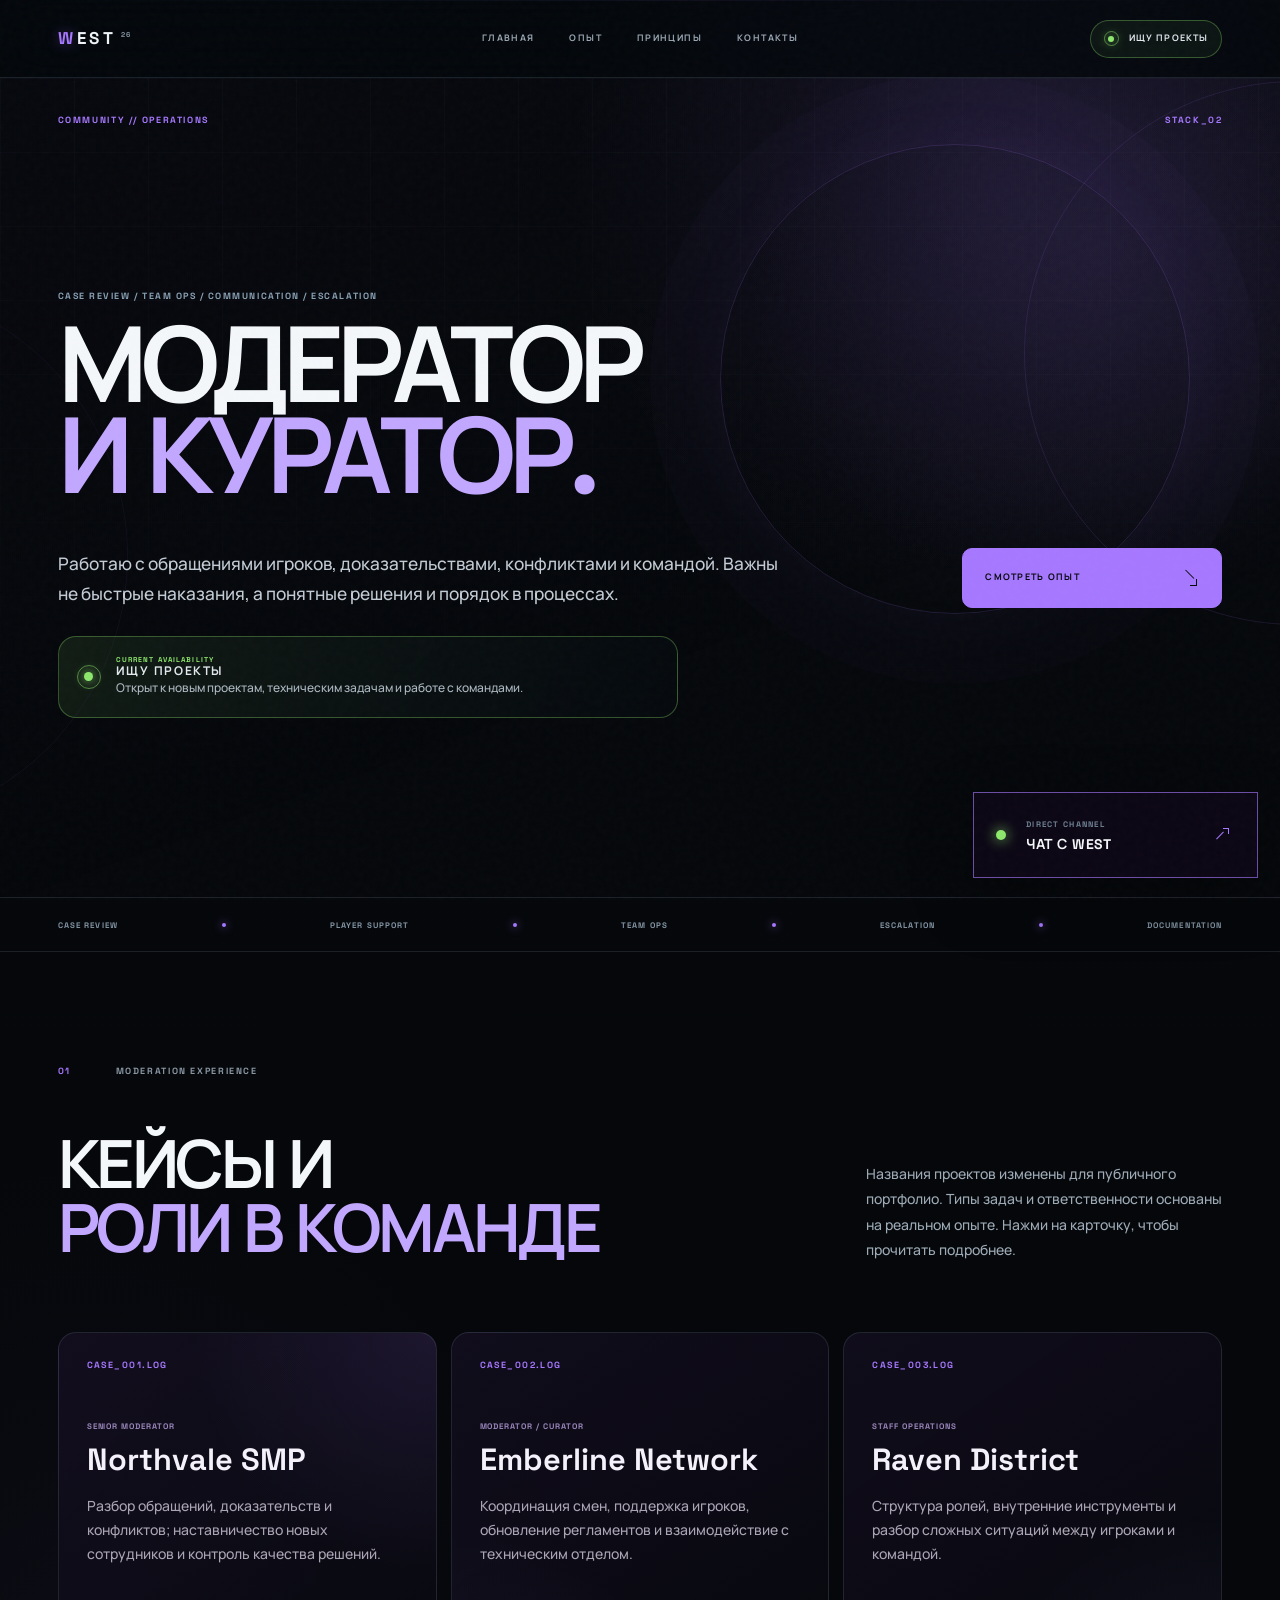
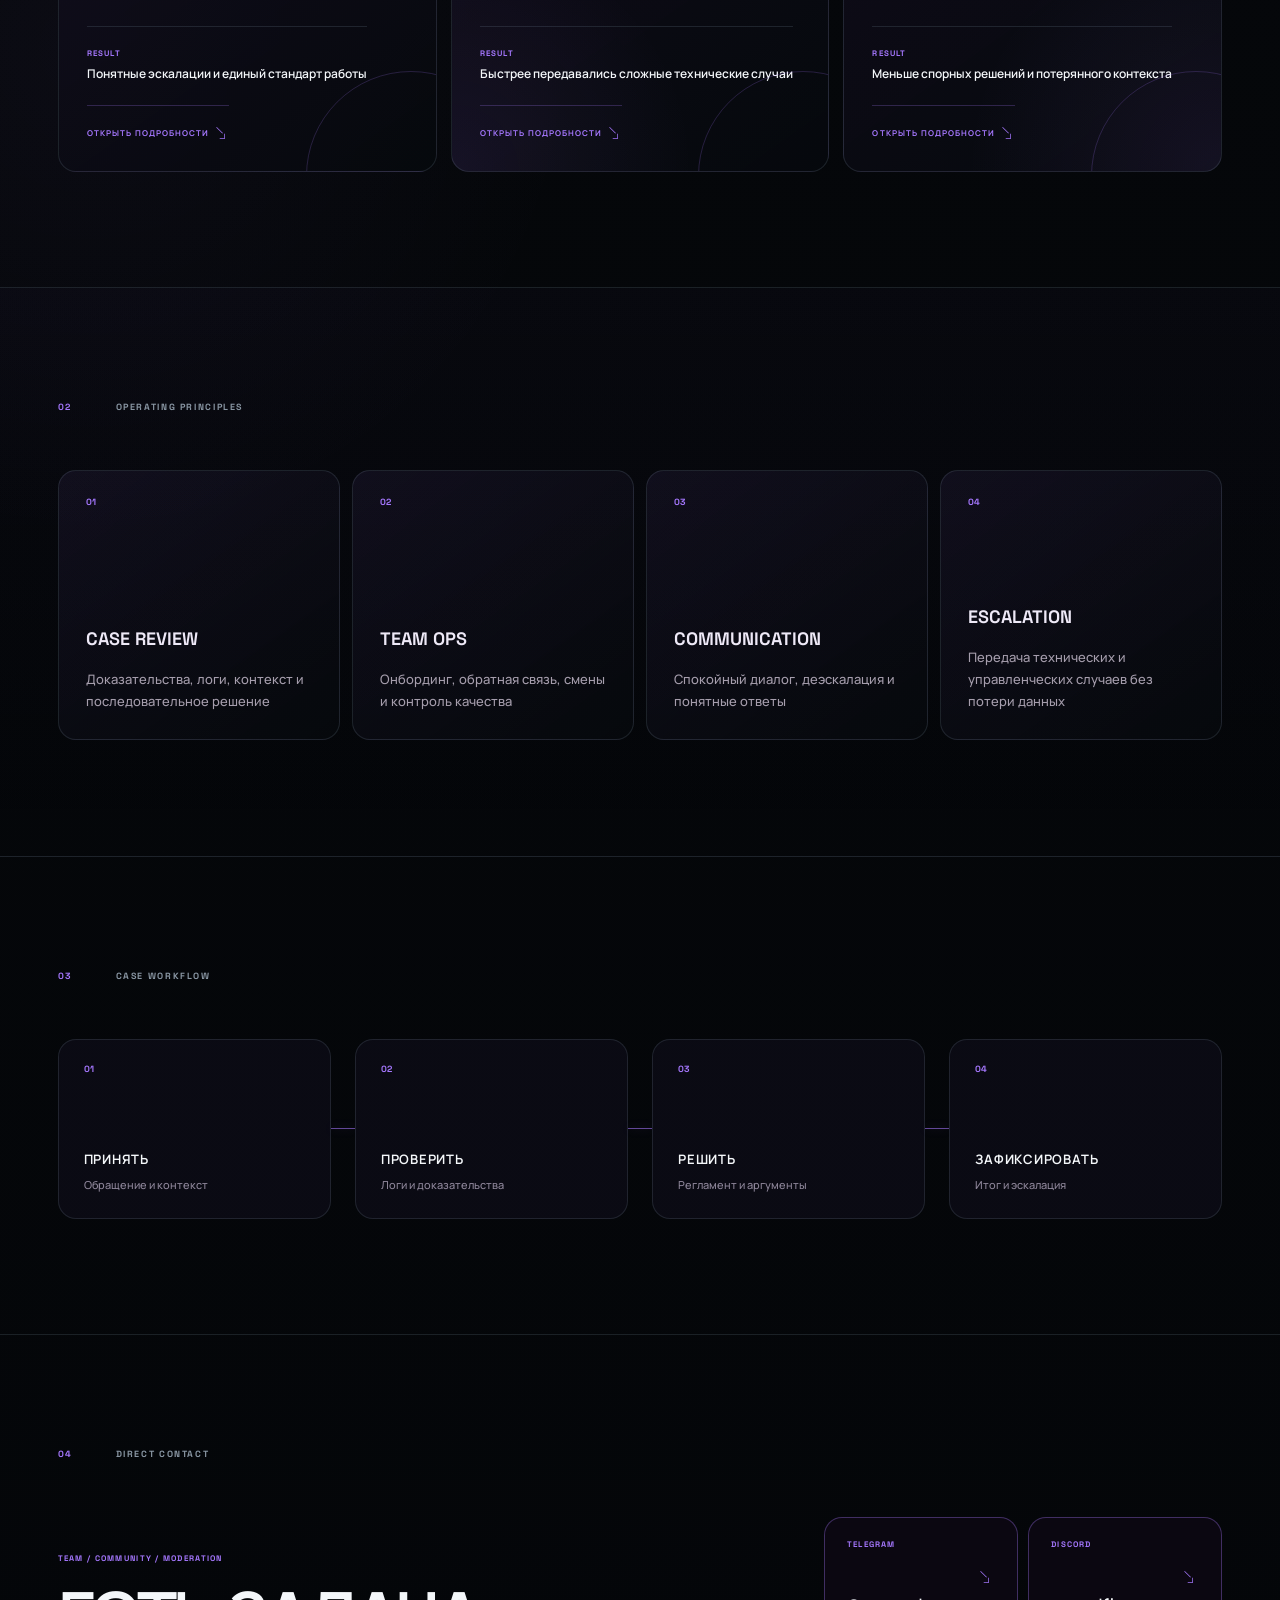
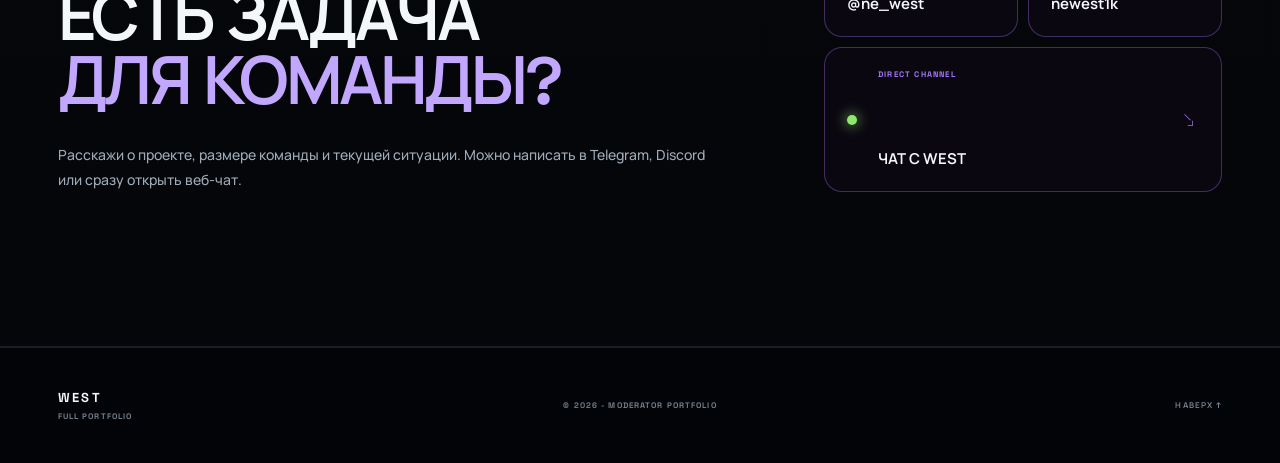
==== commit e14ef029: "Fix Cyrillic headings and center chat" ====
--- a/moderator/index.html
+++ b/moderator/index.html
@@ -13,8 +13,8 @@
     <meta name="twitter:card" content="summary_large_image" />
     <meta name="twitter:image" content="https://west1kfull.github.io/og-v2.png" />
     <title>WEST — Moderator Portfolio</title>
-    <script type="module" crossorigin src="/moderator/assets/index-FTaCDOTS.js"></script>
-    <link rel="stylesheet" crossorigin href="/moderator/assets/index-Bu9LqZHc.css">
+    <script type="module" crossorigin src="/moderator/assets/index-BFG519j8.js"></script>
+    <link rel="stylesheet" crossorigin href="/moderator/assets/index-DDkGB3ye.css">
   </head>
   <body>
     <div id="app"></div>
--- a/moderator/assets/index-DDkGB3ye.css
+++ b/moderator/assets/index-DDkGB3ye.css
@@ -0,0 +1 @@
+.contact-gate[data-v-df534f27]{position:relative}.contact-gate-content[data-v-df534f27]{transition:filter .35s,opacity .35s,transform .35s}.contact-gate.is-locked[data-v-df534f27]{min-height:260px}.contact-gate.is-locked .contact-gate-content[data-v-df534f27]{filter:blur(9px);opacity:.22;pointer-events:none;-webkit-user-select:none;user-select:none;transform:scale(.99)}.contact-gate-message[data-v-df534f27]{--status-color:var(--accent);z-index:3;border:1px solid rgba(var(--accent-rgb), .48);border-radius:var(--radius-md);width:min(520px,100% - 32px);box-shadow:0 24px 70px #00000080, 0 0 46px rgba(var(--accent-rgb), .1);-webkit-backdrop-filter:blur(18px);backdrop-filter:blur(18px);text-align:left;background:#05090ee6;grid-template-columns:24px 1fr;gap:16px;padding:22px;display:grid;position:absolute;top:50%;left:50%;transform:translate(-50%,-50%)}.contact-gate-message .status-orbit[data-v-df534f27]{flex-basis:24px;width:24px;min-width:24px;height:24px}.contact-gate-message div[data-v-df534f27]{gap:7px;display:grid}.contact-gate-message small[data-v-df534f27]{color:var(--accent);font:700 7px/1 var(--font-display);letter-spacing:.17em}.contact-gate-message strong[data-v-df534f27]{color:var(--text);font:700 15px/1.15 var(--font-display);letter-spacing:.08em}.contact-gate-message p[data-v-df534f27]{color:var(--text-soft);margin:0;font-size:12px;line-height:1.6}@media (width<=640px){.contact-gate-message[data-v-df534f27]{grid-template-columns:20px 1fr;padding:18px}.contact-gate-message .status-orbit[data-v-df534f27]{flex-basis:20px;width:20px;min-width:20px;height:20px}}@font-face{font-family:Manrope;font-style:normal;font-weight:400 700;font-display:swap;src:url(/moderator/assets/manrope-cyrillic-Dvxsihut.woff2)format("woff2");unicode-range:U+301,U+400-45F,U+490-491,U+4B0-4B1,U+2116}@font-face{font-family:Manrope;font-style:normal;font-weight:400 700;font-display:swap;src:url(/moderator/assets/manrope-latin-DHIcAJRg.woff2)format("woff2");unicode-range:U+??,U+131,U+152-153,U+2BB-2BC,U+2C6,U+2DA,U+2DC,U+304,U+308,U+329,U+2000-206F,U+20AC,U+2122,U+2191,U+2193,U+2212,U+2215,U+FEFF,U+FFFD}@font-face{font-family:Space Grotesk;font-style:normal;font-weight:500 700;font-display:swap;src:url(/moderator/assets/space-grotesk-latin-ext-D9tNdqV9.woff2)format("woff2");unicode-range:U+100-2BA,U+2BD-2C5,U+2C7-2CC,U+2CE-2D7,U+2DD-2FF,U+304,U+308,U+329,U+1D00-1DBF,U+1E00-1E9F,U+1EF2-1EFF,U+2020,U+20A0-20AB,U+20AD-20C0,U+2113,U+2C60-2C7F,U+A720-A7FF}@font-face{font-family:Space Grotesk;font-style:normal;font-weight:500 700;font-display:swap;src:url(/moderator/assets/space-grotesk-latin-BhU9QXUp.woff2)format("woff2");unicode-range:U+??,U+131,U+152-153,U+2BB-2BC,U+2C6,U+2DA,U+2DC,U+304,U+308,U+329,U+2000-206F,U+20AC,U+2122,U+2191,U+2193,U+2212,U+2215,U+FEFF,U+FFFD}:root{--lightningcss-light: ;--lightningcss-dark:initial;color-scheme:dark;--bg:#05070a;--bg-deep:#020305;--surface:#091018;--surface-raised:#0d1620;--surface-soft:#0d1620b8;--line:#a4bbd224;--line-strong:#a4bbd247;--text:#f4f7fa;--text-soft:#c3ccd5;--muted:#8996a3;--cyan:#49adff;--cyan-soft:#83c9ff;--violet:#a678ff;--violet-soft:#c2a7ff;--coral:#ff6680;--coral-soft:#ff91a3;--green:#8ee86d;--amber:#f7ba55;--red:#ff5f73;--accent:var(--cyan);--accent-soft:var(--cyan-soft);--accent-rgb:73, 173, 255;--page-width:1480px;--gutter:clamp(20px, 4.5vw, 72px);--space:var(--gutter);--section-space:clamp(78px, 9vw, 132px);--radius-sm:10px;--radius-md:18px;--radius-lg:26px;--shadow-card:0 24px 80px #00000047;--font-display:"Space Grotesk", "Manrope", system-ui, sans-serif;--font-body:"Manrope", system-ui, sans-serif;font-family:var(--font-body);background:var(--bg);color:var(--text);scroll-behavior:smooth}.page-home{--accent:var(--coral);--accent-soft:var(--coral-soft);--accent-rgb:255, 102, 128}.page-technical{--accent:var(--cyan);--accent-soft:var(--cyan-soft);--accent-rgb:73, 173, 255}.page-moderator{--accent:var(--violet);--accent-soft:var(--violet-soft);--accent-rgb:166, 120, 255}.site-shell.site-status-busy{--accent:var(--amber);--accent-soft:#ffd38a;--accent-rgb:247, 186, 85}.site-shell.site-status-vacation{--accent:#8f8cff;--accent-soft:#bbb9ff;--accent-rgb:143, 140, 255}.site-shell.site-status-unavailable{--accent:var(--red);--accent-soft:#ff9aaa;--accent-rgb:255, 95, 115}.site-shell.site-status-found{--accent:#52d6a0;--accent-soft:#98edc8;--accent-rgb:82, 214, 160}*,:before,:after{box-sizing:border-box}html,body,#app{background:var(--bg);min-height:100%;margin:0}body{color:var(--text);font-family:var(--font-body);-webkit-font-smoothing:antialiased;text-rendering:optimizelegibility;overflow-x:hidden}body.menu-open,body.chat-open{overflow:hidden}a{color:inherit;text-decoration:none}button,input,textarea{color:inherit;font:inherit}button,a{-webkit-tap-highlight-color:transparent}button{margin:0}img,video{max-width:100%;display:block}::selection{background:rgba(var(--accent-rgb), .34);color:#fff}:focus-visible{outline:2px solid var(--accent);outline-offset:4px}.skip-link{z-index:1000;border-radius:var(--radius-sm);background:var(--text);color:var(--bg);padding:12px 16px;font-weight:700;transition:transform .2s;position:fixed;top:12px;left:12px;transform:translateY(-180%)}.skip-link:focus{transform:translateY(0)}.site-shell{isolation:isolate;background:radial-gradient(circle at 78% 5%, rgba(var(--accent-rgb), .11), transparent 27rem), radial-gradient(circle at 7% 45%, rgba(var(--accent-rgb), .045), transparent 31rem), linear-gradient(180deg, #06090d 0%, var(--bg) 38%, #040609 100%);min-height:100vh;position:relative;overflow:clip}.site-shell *{font-family:var(--font-display)}.page-content{z-index:2;position:relative}.page-content:focus{outline:none}.ambient-grid{z-index:-3;pointer-events:none;opacity:.3;background-image:linear-gradient(#96b4cf09 1px,#0000 1px),linear-gradient(90deg,#96b4cf09 1px,#0000 1px);background-size:76px 76px;position:fixed;inset:0;-webkit-mask-image:linear-gradient(#000 0%,#0000 82%);mask-image:linear-gradient(#000 0%,#0000 82%)}.ambient-glow{z-index:-2;pointer-events:none;border:1px solid rgba(var(--accent-rgb), .13);filter:blur(.2px);border-radius:50%;width:34rem;height:34rem;position:fixed}.ambient-glow-one{top:9%;right:-18rem}.ambient-glow-two{opacity:.55;bottom:8%;left:-26rem}.noise{z-index:60;pointer-events:none;opacity:.022;background-image:url("data:image/svg+xml,%3Csvg viewBox='0 0 180 180' xmlns='http://www.w3.org/2000/svg'%3E%3Cfilter id='n'%3E%3CfeTurbulence type='fractalNoise' baseFrequency='.82' numOctaves='3' stitchTiles='stitch'/%3E%3C/filter%3E%3Crect width='100%25' height='100%25' filter='url(%23n)'/%3E%3C/svg%3E");position:fixed;inset:0}.scan-beam{z-index:59;pointer-events:none;opacity:.07;background:linear-gradient(90deg, transparent, var(--accent), transparent);height:1px;animation:14s linear infinite scan;position:fixed;left:0;right:0}.site-header{z-index:50;width:100%;min-height:78px;padding:0 var(--gutter);border-bottom:1px solid var(--line);-webkit-backdrop-filter:blur(22px)saturate(140%);backdrop-filter:blur(22px)saturate(140%);background:#05080cc7;grid-template-columns:minmax(150px,1fr) auto minmax(150px,1fr);align-items:center;display:grid;position:sticky;top:0}.wordmark{color:#eef4f8;width:max-content;font:700 17px/1 var(--font-display);letter-spacing:.23em}.wordmark span{color:var(--accent);text-shadow:0 0 14px rgba(var(--accent-rgb), .38)}.wordmark sup{color:var(--muted);letter-spacing:.06em;margin-left:4px;font-size:7px}.site-header nav{align-items:center;gap:clamp(20px,2.7vw,44px);display:flex}.site-header nav a{color:#9ca8b4;font:700 9px/1 var(--font-display);letter-spacing:.16em;padding:30px 0;transition:color .22s;position:relative}.site-header nav a:after{content:"";background:var(--accent);height:1px;transition:right .25s;position:absolute;bottom:21px;left:0;right:100%}.site-header nav a:hover{color:#fff}.site-header nav a:hover:after{right:0}.header-side{justify-self:end;align-items:center;gap:12px;display:flex}.menu-toggle{border:1px solid var(--line);border-radius:var(--radius-sm);cursor:pointer;background:#ffffff06;width:44px;height:44px;display:none}.menu-toggle span{background:var(--text);width:18px;height:1px;margin:5px auto;transition:transform .22s;display:block}.menu-toggle[aria-expanded=true] span:first-child{transform:translateY(3px)rotate(45deg)}.menu-toggle[aria-expanded=true] span:last-child{transform:translateY(-3px)rotate(-45deg)}.live-status{--status-color:var(--green);border:1px solid color-mix(in srgb, var(--status-color), transparent 68%);background:color-mix(in srgb, var(--status-color), transparent 94%);border-radius:999px;align-items:center;gap:10px;min-height:38px;padding:0 13px;display:inline-flex}.live-status.status-busy{--status-color:var(--amber)}.live-status.status-unavailable{--status-color:var(--red)}.live-status.status-vacation{--status-color:var(--violet)}.live-status.status-found{--status-color:#52d6a0}.status-orbit{aspect-ratio:1;border:1px solid color-mix(in srgb, var(--status-color), transparent 50%);border-radius:50%;flex:0 0 15px;place-items:center;width:15px;min-width:15px;height:15px;animation:2s ease-out infinite orbit-pulse;display:grid}.status-orbit i{background:var(--status-color);width:6px;height:6px;box-shadow:0 0 11px var(--status-color);border-radius:50%;animation:1.25s ease-in-out infinite dot-blink}.status-copy{gap:2px;font-style:normal;display:grid}.status-copy strong{color:#e2e8ee;font:700 9px/1 var(--font-display);letter-spacing:.13em}.status-copy small{color:var(--status-color);font:700 7px/1 var(--font-display);letter-spacing:.16em}.status-copy em{color:#aeb9c3;max-width:520px;font:500 12px/1.55 var(--font-body);font-style:normal}.live-status.is-prominent{border-radius:var(--radius-md);background:linear-gradient(115deg, color-mix(in srgb, var(--status-color), transparent 90%), #060a0fc7);gap:15px;width:100%;min-height:82px;padding:16px 18px}.live-status.is-prominent .status-orbit{flex-basis:24px;width:24px;min-width:24px;height:24px}.live-status.is-prominent .status-orbit i{width:9px;height:9px}.live-status.is-prominent .status-copy strong{font-size:12px}.site-footer{z-index:3;min-height:116px;padding:28px var(--gutter);border-top:1px solid var(--line);background:#030508e6;grid-template-columns:1fr auto 1fr;align-items:center;gap:24px;display:grid;position:relative}.footer-brand{gap:5px;width:max-content;display:grid}.footer-brand strong{color:var(--text);letter-spacing:.18em;font-size:13px}.footer-brand span,.site-footer p,.to-top{color:#74818e;font:700 8px/1.4 var(--font-display);letter-spacing:.14em;text-transform:uppercase}.site-footer p{text-align:center;margin:0}.to-top{justify-self:end;transition:color .2s,transform .2s}.to-top:hover,.footer-brand:hover span{color:var(--accent)}.to-top:hover{transform:translateY(-3px)}@media (width<=1050px){.site-header{grid-template-columns:1fr auto}.site-header nav{padding:24px var(--gutter) 30px;border-bottom:1px solid var(--line);-webkit-backdrop-filter:blur(22px);backdrop-filter:blur(22px);opacity:0;visibility:hidden;background:#04070bf7;gap:0;transition:opacity .22s,transform .22s,visibility .22s;display:grid;position:fixed;inset:78px 0 auto;transform:translateY(-12px)}.site-header nav.is-open{opacity:1;visibility:visible;transform:translateY(0)}.site-header nav a{border-bottom:1px solid var(--line);padding:17px 0;font-size:11px}.site-header nav a:after{display:none}.menu-toggle{display:block}}@media (width<=700px){.site-header{min-height:70px;padding-inline:16px}.site-header nav{padding-inline:18px;inset-block-start:70px}.wordmark{font-size:15px}.header-side>.live-status{min-height:34px;padding-inline:9px}.header-side .status-copy strong{text-overflow:ellipsis;white-space:nowrap;max-width:84px;font-size:7px;overflow:hidden}.site-footer{text-align:center;grid-template-columns:1fr;justify-items:center;min-height:154px}.footer-brand,.to-top{justify-self:center}}.hero{min-height:min(820px,100vh - 78px);padding:clamp(78px, 9vw, 132px) var(--gutter) clamp(70px, 8vw, 110px);border-bottom:1px solid var(--line);flex-direction:column;justify-content:center;display:flex;position:relative;overflow:hidden}.hero-grid{pointer-events:none;opacity:.2;background-image:linear-gradient(var(--line) 1px, transparent 1px), linear-gradient(90deg, var(--line) 1px, transparent 1px);background-size:74px 74px;animation:24s linear infinite grid-drift;position:absolute;inset:0;-webkit-mask-image:linear-gradient(#000,#0000 92%);mask-image:linear-gradient(#000,#0000 92%)}.hero:before{aspect-ratio:1;border:1px solid rgba(var(--accent-rgb), .17);content:"";width:min(37vw,470px);box-shadow:0 0 0 70px rgba(var(--accent-rgb), .018), 0 0 70px rgba(var(--accent-rgb), .04);border-radius:50%;animation:8s ease-in-out infinite halo-breathe;position:absolute;top:8%;right:7%}.hero-kicker{top:38px;right:var(--gutter);left:var(--gutter);color:var(--accent);font:700 9px/1 var(--font-display);letter-spacing:.18em;justify-content:space-between;display:flex;position:absolute}.hero-overline{z-index:2;color:#89a1b5;font:700 9px/1.5 var(--font-display);letter-spacing:.17em;margin:20px 0 18px;position:relative}.role-title{z-index:2;max-width:1100px;color:var(--text);font:700 clamp(56px, 8.2vw, 124px)/.86 var(--font-display);letter-spacing:-.065em;text-transform:uppercase;margin:0;position:relative}.role-title span{display:block}.role-title span:last-child{color:var(--accent-soft)}.hero-bottom{z-index:2;justify-content:space-between;align-items:end;gap:48px;margin-top:46px;display:flex;position:relative}.hero-bottom>p{max-width:730px;color:var(--text-soft);font:500 clamp(15px, 1.35vw, 20px)/1.7 var(--font-body);margin:0}.primary-action{border:1px solid var(--accent);border-radius:var(--radius-sm);background:var(--accent);color:#07090c;min-width:260px;min-height:60px;font:700 9px/1 var(--font-display);letter-spacing:.14em;justify-content:space-between;align-items:center;padding:0 22px;transition:transform .25s,box-shadow .25s;display:flex}.primary-action:hover{box-shadow:0 16px 45px rgba(var(--accent-rgb), .2);transform:translateY(-4px)}.hero-status{z-index:2;width:min(620px,100%);margin-top:28px;position:relative}.css-arrow{flex:0 0 20px;width:20px;height:20px;display:block;position:relative}.css-arrow:before{content:"";transform-origin:100%;background:currentColor;width:12px;height:1px;position:absolute;top:10px;left:3px;transform:rotate(45deg)}.css-arrow:after{content:"";border-bottom:1px solid;border-right:1px solid;width:7px;height:7px;position:absolute;bottom:2px;right:2px}.section{width:min(100%, calc(var(--page-width) + var(--gutter) * 2));padding:var(--section-space) var(--gutter);border-bottom:1px solid var(--line);margin:0 auto;position:relative}.section-label{color:var(--muted);font:700 9px/1 var(--font-display);letter-spacing:.18em;grid-template-columns:58px 1fr;margin-bottom:clamp(34px,5vw,58px);display:grid}.section-label span:first-child{color:var(--accent)}.section-heading{grid-template-columns:minmax(0,1.25fr) minmax(280px,.62fr);align-items:end;gap:clamp(38px,7vw,100px);margin-bottom:clamp(42px,6vw,70px);display:grid}.section-heading h2,.contact-channel h2{color:var(--text);font:650 clamp(40px, 5.2vw, 76px)/.96 var(--font-display);letter-spacing:-.052em;margin:0}.section-heading h2 em,.contact-channel h2 em{color:var(--accent-soft);font-style:normal}.section-heading>p,.channel-layout>div>p{color:#9eabb7;font:500 14px/1.8 var(--font-body);margin:0}.signal-strip{min-height:54px;padding:0 var(--gutter);border-bottom:1px solid var(--line);color:#8495a4;font:700 8px/1 var(--font-display);letter-spacing:.14em;justify-content:space-between;align-items:center;gap:22px;display:flex;overflow:hidden}.signal-strip i{background:var(--accent);width:4px;height:4px;box-shadow:0 0 10px var(--accent);border-radius:50%;flex:0 0 4px;animation:1.4s ease-in-out infinite dot-blink}.case-grid{grid-template-columns:repeat(3,minmax(0,1fr));gap:14px;display:grid}.case-card{border:1px solid var(--line);border-radius:var(--radius-md);background:radial-gradient(circle at 100% 0%, rgba(var(--accent-rgb), .1), transparent 42%), linear-gradient(145deg, #171025b8, #06090de0);min-height:440px;color:var(--text);text-align:left;cursor:pointer;flex-direction:column;padding:28px;transition:transform .32s,border-color .32s,box-shadow .32s;display:flex;position:relative;overflow:hidden}.case-card:before{border:1px solid rgba(var(--accent-rgb), .2);content:"";border-radius:50%;width:210px;height:210px;position:absolute;bottom:-110px;right:-80px}.case-card:hover,.case-card:focus-visible{border-color:rgba(var(--accent-rgb), .52);box-shadow:var(--shadow-card);transform:translateY(-7px)}.case-code{color:var(--accent);font:700 9px/1 var(--font-display);letter-spacing:.16em}.case-card>span{color:#9b87bc;font:700 8px/1 var(--font-display);letter-spacing:.12em;text-transform:uppercase;margin-top:52px}.case-card h3{color:#f5f1fa;font:650 clamp(25px, 2.4vw, 34px)/1.05 var(--font-display);margin:14px 0 18px}.case-card p{color:#aba4b4;font:500 14px/1.72 var(--font-body);margin:0}.case-card footer{border-top:1px solid var(--line);gap:8px;margin-top:auto;padding-top:22px;display:grid}.case-card footer small{color:var(--accent);font:700 8px/1 var(--font-display);letter-spacing:.15em}.case-card footer strong{font:600 12px/1.5 var(--font-body)}.card-open-hint{z-index:2;border-top:1px solid rgba(var(--accent-rgb), .24);color:var(--accent);font:700 8px/1 var(--font-display);letter-spacing:.13em;justify-content:space-between;align-items:center;margin-top:22px;padding-top:17px;display:flex;position:relative}.card-open-hint .css-arrow{transform:scale(.72)}.moderation-grid{grid-template-columns:repeat(4,minmax(0,1fr));gap:12px;display:grid}.moderation-card{border:1px solid var(--line);border-radius:var(--radius-md);background:linear-gradient(145deg, rgba(var(--accent-rgb), .065), #070a0eb3);flex-direction:column;min-height:270px;padding:27px;transition:transform .28s,border-color .28s;display:flex}.moderation-card:hover{border-color:rgba(var(--accent-rgb), .45);transform:translateY(-6px)}.moderation-card span{color:var(--accent);font:700 9px/1 var(--font-display)}.moderation-card h3{color:#eee9f7;font:650 18px/1.15 var(--font-display);margin:auto 0 18px}.moderation-card p{color:#a69ead;font:500 13px/1.7 var(--font-body);margin:0}.process-track{grid-template-columns:1fr 24px 1fr 24px 1fr 24px 1fr;align-items:center;display:grid}.process-track>div{border:1px solid var(--line);border-radius:var(--radius-md);background:rgba(var(--accent-rgb), .045);flex-direction:column;min-height:180px;padding:25px;display:flex}.process-track>div span{color:var(--accent);font:700 9px/1 var(--font-display)}.process-track>div strong{font:650 13px/1.25 var(--font-display);letter-spacing:.06em;margin-top:auto}.process-track>div small{color:#8f879b;font:500 11px/1.4 var(--font-body);margin-top:9px}.process-track>i{background:rgba(var(--accent-rgb), .58);height:1px;box-shadow:0 0 10px rgba(var(--accent-rgb), .25)}.contact-channel{padding-bottom:clamp(105px,11vw,160px)}.channel-layout{grid-template-columns:1fr minmax(320px,.6fr);align-items:end;gap:clamp(44px,8vw,110px);display:grid}.channel-layout>div>small{color:var(--accent);font:700 8px/1 var(--font-display);letter-spacing:.16em;margin-bottom:24px;display:block}.channel-layout>div>p{max-width:720px;margin-top:28px}.chat-entry-card{--card-color:var(--accent);border:1px solid rgba(var(--accent-rgb), .44);border-radius:var(--radius-md);background:linear-gradient(145deg, rgba(var(--accent-rgb), .09), #05090eeb);min-height:160px;color:var(--text);text-align:left;cursor:pointer;grid-template-rows:auto 1fr;grid-template-columns:18px 1fr 24px;gap:14px 15px;padding:30px 34px;transition:transform .28s,border-color .28s,box-shadow .28s;display:grid}.chat-entry-card:hover{border-color:var(--accent);box-shadow:0 20px 60px rgba(var(--accent-rgb), .13);transform:translateY(-6px)}.channel-dot{background:var(--green);width:10px;height:10px;box-shadow:0 0 13px var(--green);border-radius:50%;grid-row:1/3;align-self:center;animation:1.2s ease-in-out infinite dot-blink}.chat-entry-card small{color:#7e8d9c;font:700 8px/1 var(--font-display);letter-spacing:.15em}.chat-entry-card strong{font:700 17px/1 var(--font-display);align-self:end}.chat-entry-card .css-arrow{color:var(--accent);grid-area:1/3/3;align-self:center}.details-backdrop{--modal-accent:var(--cyan);z-index:200;-webkit-backdrop-filter:blur(14px);backdrop-filter:blur(14px);background:#020407d6;place-items:center;padding:clamp(12px,4vw,54px);display:grid;position:fixed;inset:0}.details-backdrop.theme-violet{--modal-accent:var(--violet)}.details-dialog{border:1px solid color-mix(in srgb, var(--modal-accent), transparent 48%);border-radius:var(--radius-lg);background:radial-gradient(circle at 90% 0%, color-mix(in srgb, var(--modal-accent), transparent 88%), transparent 35%), #070b10;width:min(940px,100%);max-height:92dvh;position:relative;overflow:auto;box-shadow:0 36px 130px #000000a6}.details-dialog-head{z-index:3;border-bottom:1px solid var(--line);border-radius:var(--radius-lg) var(--radius-lg) 0 0;-webkit-backdrop-filter:blur(16px);backdrop-filter:blur(16px);background:#070b10ed;justify-content:space-between;align-items:center;min-height:74px;padding:16px clamp(20px,4vw,42px);display:flex;position:sticky;top:0}.details-dialog-head>div{flex-wrap:wrap;gap:10px 20px;display:flex}.details-dialog-head span,.details-dialog-head small{font:700 8px/1 var(--font-display);letter-spacing:.15em}.details-dialog-head span{color:var(--modal-accent)}.details-dialog-head small{color:var(--muted)}.details-close{border:1px solid var(--line);cursor:pointer;background:#ffffff06;border-radius:50%;flex:0 0 40px;width:40px;height:40px;position:relative}.details-close i{background:#dce5ed;width:15px;height:1px;position:absolute;top:19px;left:12px;transform:rotate(45deg)}.details-close i:last-child{transform:rotate(-45deg)}.details-dialog-body{padding:clamp(30px,6vw,68px)}.details-overline{color:var(--modal-accent);font:700 8px/1 var(--font-display);letter-spacing:.18em;margin:0 0 18px}.details-dialog h2{max-width:760px;color:var(--text);font:650 clamp(38px, 6vw, 72px)/.96 var(--font-display);letter-spacing:-.045em;margin:0}.details-intro{color:#b7c1ca;max-width:800px;font:500 clamp(14px, 1.5vw, 18px)/1.75 var(--font-body);margin:28px 0 0}.details-work{margin-top:48px}.details-work h3{color:#778795;font:700 8px/1 var(--font-display);letter-spacing:.16em;margin:0 0 18px}.details-work ol{border-top:1px solid var(--line);margin:0;padding:0;list-style:none}.details-work li{border-bottom:1px solid var(--line);grid-template-columns:50px 1fr;align-items:center;min-height:76px;padding:17px 0;display:grid}.details-work li>span{color:var(--modal-accent);font:700 8px/1 var(--font-display)}.details-work li p{color:#d1d8df;font:500 14px/1.65 var(--font-body);margin:0}.details-result{border-left:2px solid var(--modal-accent);border-radius:0 var(--radius-sm) var(--radius-sm) 0;background:color-mix(in srgb, var(--modal-accent), transparent 94%);margin-top:40px;padding:23px 25px}.details-result small{color:var(--modal-accent);font:700 8px/1 var(--font-display);letter-spacing:.15em}.details-result p{color:#c2ccd5;font:500 14px/1.7 var(--font-body);margin:12px 0 0}.state-closed{color:var(--red)}.state-unknown{color:var(--amber)}@media (width<=1050px){.section-heading,.channel-layout,.case-grid{grid-template-columns:1fr}.case-card{min-height:390px}.moderation-grid{grid-template-columns:repeat(2,minmax(0,1fr))}}@media (width<=700px){.hero{min-height:auto;padding:112px 18px 64px}.hero:before{width:280px;top:58px;right:-100px}.hero-kicker{font-size:7px;top:30px;left:18px;right:18px}.role-title{font-size:clamp(48px,15vw,74px);line-height:.9}.hero-bottom{flex-direction:column;align-items:stretch}.primary-action{width:100%;min-width:0}.section{padding:76px 18px}.section-label{grid-template-columns:42px 1fr}.section-heading h2,.contact-channel h2{font-size:clamp(36px,11vw,54px)}.signal-strip{justify-content:flex-start;overflow-x:auto}.signal-strip span{flex:none}.moderation-grid{grid-template-columns:1fr}.moderation-card{min-height:220px}.process-track{grid-template-columns:1fr;gap:8px}.process-track>i{justify-self:center;width:1px;height:20px}.chat-entry-card{min-height:140px;padding:24px 22px}.details-backdrop{align-items:end;padding:7px}.details-dialog{border-radius:var(--radius-md) var(--radius-md) 0 0;max-height:95dvh}.details-dialog-head{border-radius:var(--radius-md) var(--radius-md) 0 0}.details-dialog-body{padding:30px 20px}.details-work li{grid-template-columns:36px 1fr;align-items:start}}.reveal{opacity:0;transition:opacity .72s,transform .72s cubic-bezier(.2,.72,.2,1);transform:translateY(24px)}.reveal.is-visible{opacity:1;transform:translateY(0)}.details-enter-active,.details-leave-active{transition:opacity .25s}.details-enter-active .details-dialog,.details-leave-active .details-dialog{transition:transform .34s cubic-bezier(.2,.8,.2,1),opacity .25s}.details-enter-from,.details-leave-to{opacity:0}.details-enter-from .details-dialog,.details-leave-to .details-dialog{opacity:0;transform:translateY(24px)scale(.98)}@keyframes scan{0%{top:-2px}to{top:100vh}}@keyframes grid-drift{to{background-position:74px 74px}}@keyframes halo-breathe{0%,to{opacity:.58;transform:scale(.97)}50%{opacity:1;transform:scale(1.04)}}@keyframes dot-blink{50%{opacity:.32}}@keyframes orbit-pulse{0%{box-shadow:0 0 0 0 color-mix(in srgb, var(--status-color), transparent 42%)}to{box-shadow:0 0 0 10px #0000}}@media (prefers-reduced-motion:reduce){*,:before,:after{scroll-behavior:auto!important;transition-duration:.001ms!important;animation-duration:.001ms!important;animation-iteration-count:1!important}.reveal{opacity:1;transform:none}}.chat-dock{--chat-accent:var(--accent);--footer-lift:0px;right:22px;bottom:calc(22px + var(--footer-lift));z-index:45;transition:bottom .12s linear;position:fixed}.chat-dock.is-open{z-index:100;-webkit-backdrop-filter:blur(6px);backdrop-filter:blur(6px);background:#0104078f;place-items:center;width:100vw;height:100dvh;padding:22px;transition:none;display:grid;inset:0}.chat-dock.is-open .chat-window{pointer-events:auto;max-width:100%;max-height:100%}.chat-launcher{text-align:left;border:1px solid color-mix(in srgb, var(--chat-accent), transparent 38%);-webkit-backdrop-filter:blur(16px);backdrop-filter:blur(16px);cursor:pointer;background:#050d15ed;grid-template-columns:16px 1fr 22px;align-items:center;gap:14px;width:285px;min-height:86px;padding:18px 22px;transition:transform .28s,border-color .28s,box-shadow .28s;display:grid;position:relative;box-shadow:0 18px 60px #00000057}.page-moderator .chat-launcher{background:#0d0817f0}.chat-launcher:hover{border-color:var(--chat-accent);box-shadow:0 23px 75px color-mix(in srgb, var(--chat-accent), transparent 84%);transform:translateY(-6px)}.launcher-dot{--dot-color:var(--green);background:var(--dot-color);width:10px;height:10px;box-shadow:0 0 13px var(--dot-color);border-radius:50%;animation:1.15s steps(2,end) infinite chat-dot}.status-busy .launcher-dot{--dot-color:var(--amber)}.status-unavailable .launcher-dot{--dot-color:var(--red)}.status-vacation .launcher-dot{--dot-color:var(--violet)}.status-found .launcher-dot{--dot-color:#52d6a0}.chat-launcher>span:nth-child(2),.chat-header>div>span:last-child{gap:9px;display:grid}.chat-launcher small,.chat-header small{color:#6f8294;font:700 8px/1 var(--font-display);letter-spacing:.16em}.chat-launcher strong,.chat-header strong{font:700 14px/1 var(--font-display);letter-spacing:.04em}.launcher-arrow{width:18px;height:18px;color:var(--chat-accent);position:relative}.launcher-arrow:before{content:"";background:currentColor;width:10px;height:1px;position:absolute;top:9px;left:2px;transform:rotate(-45deg)}.launcher-arrow:after{content:"";border-top:1px solid;border-right:1px solid;width:6px;height:6px;position:absolute;top:2px;right:2px}.chat-launcher>b{background:var(--chat-accent);color:#071019;min-width:23px;height:23px;font:800 9px/1 var(--font-display);border-radius:20px;place-items:center;padding:0 5px;display:grid;position:absolute;top:-8px;right:-8px}.chat-window{border:1px solid color-mix(in srgb, var(--chat-accent), transparent 35%);-webkit-backdrop-filter:blur(22px);backdrop-filter:blur(22px);background:#050b11f7;flex-direction:column;width:min(410px,100vw - 24px);height:min(660px,100vh - 35px);animation:.3s cubic-bezier(.2,.8,.2,1) chat-open;display:flex;overflow:hidden;box-shadow:0 28px 90px #0000008c}.page-moderator .chat-window{background:#0c0813fa}.chat-window.admin-mode{width:min(1180px,100vw - 44px);height:min(760px,100dvh - 44px)}.chat-header{border-bottom:1px solid color-mix(in srgb, var(--chat-accent), transparent 65%);background:color-mix(in srgb, var(--chat-accent), transparent 95%);flex:0 0 78px;justify-content:space-between;align-items:center;padding:0 20px;display:flex}.chat-header>div{align-items:center;gap:14px;display:flex}.chat-header>button{border:1px solid var(--line);color:#8b99a7;cursor:pointer;background:0 0;width:34px;height:34px;font-size:22px}.chat-header>button:hover{border-color:var(--chat-accent);color:#fff}.chat-auth{flex-direction:column;flex:1;justify-content:center;padding:34px;display:flex}.chat-auth>span{color:var(--chat-accent);font:700 8px/1 var(--font-display);letter-spacing:.17em}.chat-auth h3{font:600 27px/1.05 var(--font-display);margin:16px 0 12px}.chat-auth p{color:#8998a6;margin:0 0 28px;font-size:13px;line-height:1.7}.chat-auth input,.chat-search input{border:1px solid var(--line);color:#fff;background:#010509b8;outline:none;width:100%;height:50px;padding:0 14px}.chat-auth input:focus,.chat-search input:focus{border-color:var(--chat-accent)}.chat-auth>button{border:1px solid var(--chat-accent);background:var(--chat-accent);color:#071019;height:52px;font:800 10px/1 var(--font-display);letter-spacing:.14em;cursor:pointer;margin-top:10px}.platform-switch{grid-template-columns:1fr 1fr;margin-bottom:10px;display:grid}.platform-switch button{border:1px solid var(--line);color:#758391;height:40px;font:700 8px/1 var(--font-display);letter-spacing:.12em;cursor:pointer;background:0 0}.platform-switch button.active{border-color:var(--chat-accent);color:var(--chat-accent);background:color-mix(in srgb, var(--chat-accent), transparent 92%)}.status-warning{color:var(--red);margin-top:15px;line-height:1.5}.visitor-profile,.conversation-bar{border-bottom:1px solid var(--line);color:#81909d;min-height:47px;font:600 8px/1 var(--font-display);letter-spacing:.1em;text-transform:uppercase;justify-content:space-between;align-items:center;padding:0 16px;display:flex}.visitor-profile button,.conversation-bar button{color:var(--chat-accent);font:inherit;cursor:pointer;background:0 0;border:0}.message-list{scrollbar-color:color-mix(in srgb, var(--chat-accent), transparent 45%) transparent;flex-direction:column;flex:1;gap:11px;min-height:0;padding:18px;display:flex;overflow-y:auto}.message{border:1px solid var(--line);background:#0e171fb3;gap:7px;max-width:82%;padding:11px 13px;display:grid}.message.mine{border-color:color-mix(in srgb, var(--chat-accent), transparent 60%);background:color-mix(in srgb, var(--chat-accent), transparent 90%);align-self:flex-end}.message.theirs{align-self:flex-start}.message p{white-space:pre-wrap;overflow-wrap:anywhere;margin:0;font-size:13px;line-height:1.55}.message time{color:#667482;font:500 8px/1 var(--font-display)}.message time em{color:color-mix(in srgb, var(--chat-accent), #fff 15%);font-style:normal}.message-file{text-align:left;border:1px solid var(--line);cursor:pointer;background:#02060a80;gap:5px;padding:10px;display:grid}.message-file span{color:var(--chat-accent);font:700 7px/1 var(--font-display);letter-spacing:.14em}.message-file strong{text-overflow:ellipsis;color:#dce5ed;font-size:11px;overflow:hidden}.message-file small{color:#71808e;font-size:8px}.status-banner{color:var(--amber);background:#ffbf4b14;border-top:1px solid #ffbf4b40;padding:9px 15px;font-size:10px;line-height:1.4}.chat-compose{border-top:1px solid var(--line);background:#03070bd9;flex:none;grid-template-columns:38px 1fr 42px;gap:8px;min-height:76px;padding:11px;display:grid;position:relative}.chat-compose textarea{resize:none;border:1px solid var(--line);color:#fff;background:#0c131aa6;outline:none;min-height:52px;max-height:100px;padding:11px 12px;font-size:12px}.chat-compose textarea:focus{border-color:var(--chat-accent)}.chat-compose>button,.attach-button{border:1px solid var(--chat-accent);background:var(--chat-accent);color:#071019;width:100%;height:52px;font:700 20px/1 var(--font-display);cursor:pointer;place-items:center;display:grid}.attach-button{border-color:var(--line);color:var(--chat-accent);background:0 0}.attach-button input{display:none}.chat-compose>button:disabled{opacity:.35;cursor:not-allowed}.attach-button:has(input:disabled){opacity:.35;cursor:not-allowed}.file-chip{border:1px solid var(--line);color:#91a0ae;grid-column:1/-1;justify-content:space-between;align-items:center;padding:7px 9px;font-size:9px;display:flex}.file-chip button{color:var(--red);cursor:pointer;background:0 0;border:0}.chat-error{color:#ff8998;background:#ff5c7014;border-top:1px solid #ff5c704d;flex:none;margin:0;padding:9px 14px;font-size:10px}.empty-state{color:#536271;font:700 9px/1 var(--font-display);letter-spacing:.16em;margin:auto}.admin-layout{flex:1;grid-template-columns:330px 1fr;min-height:0;display:grid}.admin-sidebar{border-right:1px solid var(--line);flex-direction:column;min-height:0;display:flex}.admin-status-control{border-bottom:1px solid var(--line);padding:14px}.admin-status-control>small{color:#6d7d8c;font:700 7px/1 var(--font-display);letter-spacing:.15em;margin-bottom:10px;display:block}.admin-status-control>div{grid-template-columns:1fr 1fr;gap:5px;display:grid}.admin-status-control button{--button-status:var(--green);border:1px solid var(--line);color:#7f8d9b;min-height:29px;font:700 7px/1 var(--font-display);letter-spacing:.08em;cursor:pointer;background:0 0;align-items:center;gap:6px;padding:0 7px;display:flex}.admin-status-control button.status-busy{--button-status:var(--amber)}.admin-status-control button.status-unavailable{--button-status:var(--red)}.admin-status-control button.status-vacation{--button-status:var(--violet)}.admin-status-control button.status-found{--button-status:#52d6a0}.admin-status-control button i{background:var(--button-status);width:5px;height:5px;box-shadow:0 0 7px var(--button-status);border-radius:50%}.admin-status-control button.active{border-color:var(--button-status);color:var(--button-status);background:color-mix(in srgb, var(--button-status), transparent 93%)}.chat-search{border:1px solid var(--line);grid-template-columns:30px 1fr;align-items:center;margin:10px;display:grid}.chat-search span{text-align:center;color:var(--chat-accent)}.chat-search input{border:0;height:38px}.session-list{flex:1;min-height:0;overflow-y:auto}.session-item{text-align:left;border:0;border-top:1px solid var(--line);cursor:pointer;background:0 0;grid-template-columns:auto 1fr;gap:6px 8px;width:100%;min-height:92px;padding:13px 42px 13px 14px;display:grid;position:relative}.session-item:hover,.session-item.active{background:color-mix(in srgb, var(--chat-accent), transparent 94%)}.session-item.active{box-shadow:inset 2px 0 var(--chat-accent)}.source-badge{color:var(--cyan);font:800 6px/1 var(--font-display);letter-spacing:.12em;border:1px solid;align-self:center;padding:4px 5px}.source-badge.source-moderator{color:var(--violet)}.session-item strong{font:600 11px/1 var(--font-display);align-self:center}.session-item small{color:#647482;text-transform:uppercase;grid-column:1/3;font-size:8px}.session-item p{text-overflow:ellipsis;white-space:nowrap;color:#83919f;grid-column:1/3;margin:0;font-size:10px;overflow:hidden}.session-item>b{background:var(--chat-accent);color:#071019;border-radius:14px;place-items:center;min-width:19px;height:19px;font-size:8px;display:grid;position:absolute;top:14px;right:13px}.admin-conversation{flex-direction:column;min-width:0;display:flex}.conversation-bar{min-height:58px}.conversation-bar span{gap:5px;display:grid}.conversation-bar small{color:var(--chat-accent);letter-spacing:.13em;font-size:7px}.conversation-bar strong{color:#e6edf3;font-size:12px}.conversation-bar button{color:var(--red)}.conversation-placeholder{color:#677684;text-align:center;place-items:center;gap:13px;margin:auto;display:grid}.conversation-placeholder span{color:var(--chat-accent);font:700 8px/1 var(--font-display);letter-spacing:.15em}.conversation-placeholder strong{color:#dfe7ef;font:600 26px/1 var(--font-display)}.conversation-placeholder p{margin:0;font-size:11px}@keyframes chat-open{0%{opacity:0;transform:translateY(18px)scale(.97)}to{opacity:1;transform:none}}@keyframes chat-dot{50%{opacity:.25}}@media (width<=760px){.chat-dock{right:10px;bottom:calc(10px + var(--footer-lift))}.chat-dock.is-open{padding:10px}.chat-launcher{width:244px;min-height:72px;padding:14px 16px}.chat-window,.chat-window.admin-mode{width:calc(100vw - 20px);height:calc(100dvh - 20px)}.admin-layout{grid-template-columns:1fr}.admin-sidebar{border-right:0;border-bottom:1px solid var(--line);max-height:42%}.chat-auth{padding:25px}.message{max-width:90%}}.moderator-v3 .hero,.moderator-v3 .section{width:min(100%, calc(var(--page-width) + var(--gutter) * 2));margin-inline:auto}.moderator-v3 .hero{background:radial-gradient(circle at 86% 22%, rgba(var(--accent-rgb), .1), transparent 28%), linear-gradient(160deg, #0e091633, transparent 65%)}.moderator-v3 .role-title{max-width:1050px}.moderator-v3 .case-grid{perspective:1200px}.moderator-v3 .case-card:nth-child(2){background:radial-gradient(circle at 0% 100%, rgba(var(--accent-rgb), .08), transparent 42%), linear-gradient(145deg, #171025ad, #06090de0)}.moderator-v3 .case-card:nth-child(3){background:radial-gradient(circle at 100% 100%, rgba(var(--accent-rgb), .09), transparent 44%), linear-gradient(145deg, #171025a8, #06090de6)}.moderator-skills{background:linear-gradient(180deg, rgba(var(--accent-rgb), .025), transparent)}.moderator-contact{padding-bottom:clamp(110px,12vw,170px)}.moderator-contact-grid{grid-template-columns:repeat(2,minmax(0,1fr));gap:10px;display:grid}.moderator-contact-grid a,.moderator-contact-grid button{border:1px solid rgba(var(--accent-rgb), .34);border-radius:var(--radius-md);min-height:120px;color:var(--text);text-align:left;cursor:pointer;background:#0e0916b8;grid-template-rows:auto 1fr;grid-template-columns:1fr 22px;gap:13px;padding:22px;transition:transform .26s,border-color .26s,background .26s;display:grid}.moderator-contact-grid button{grid-column:1/3;grid-template-columns:18px 1fr 22px;min-height:145px}.moderator-contact-grid a:hover,.moderator-contact-grid button:hover{border-color:var(--accent);background:rgba(var(--accent-rgb), .075);transform:translateY(-5px)}.moderator-contact-grid small{color:var(--accent);font:700 8px/1 var(--font-display);letter-spacing:.15em}.moderator-contact-grid strong{font:650 15px/1.35 var(--font-body);align-self:end}.moderator-contact-grid .css-arrow{color:var(--accent);grid-area:1/2/3;align-self:center;transform:scale(.72)}.moderator-contact-grid button .channel-dot{grid-area:1/1/3;align-self:center}.moderator-contact-grid button small,.moderator-contact-grid button strong{grid-column:2}.moderator-contact-grid button .css-arrow{grid-column:3}@media (width<=700px){.moderator-contact-grid{grid-template-columns:1fr}.moderator-contact-grid button{grid-column:1}}
